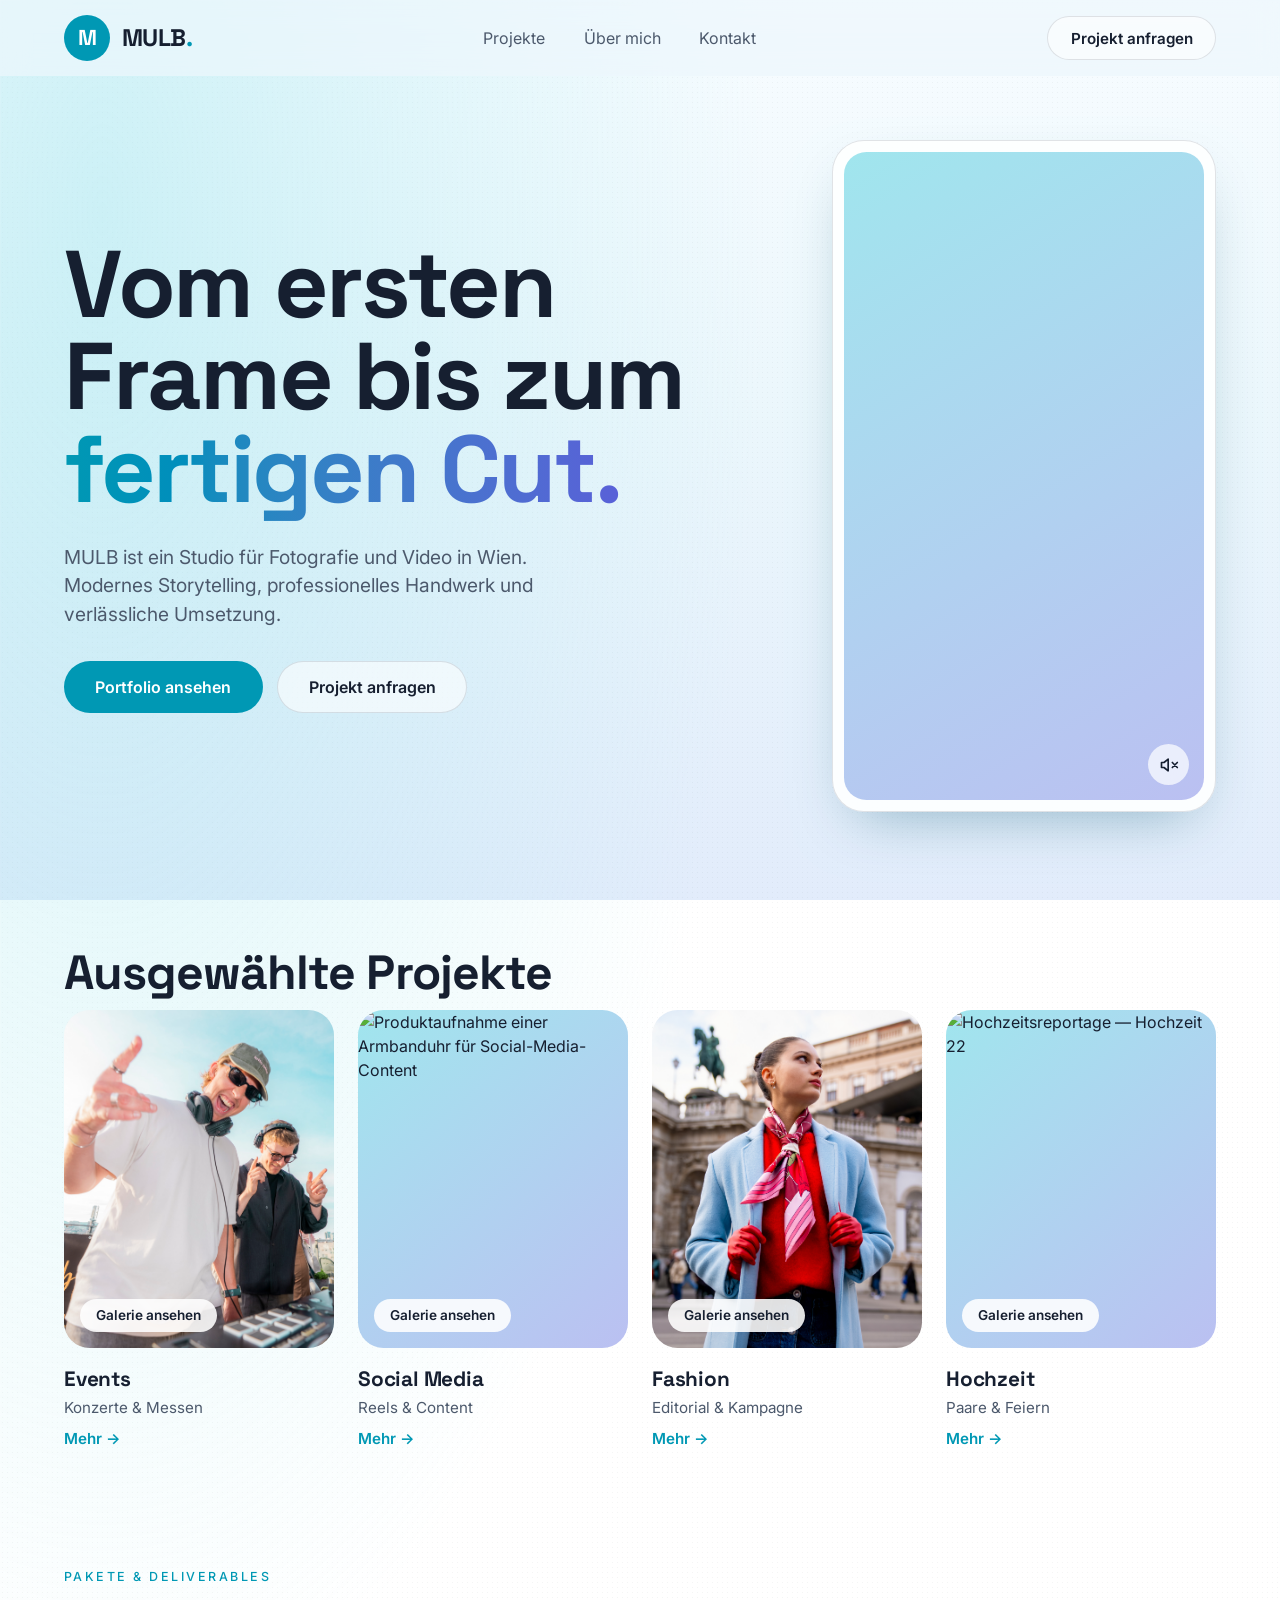
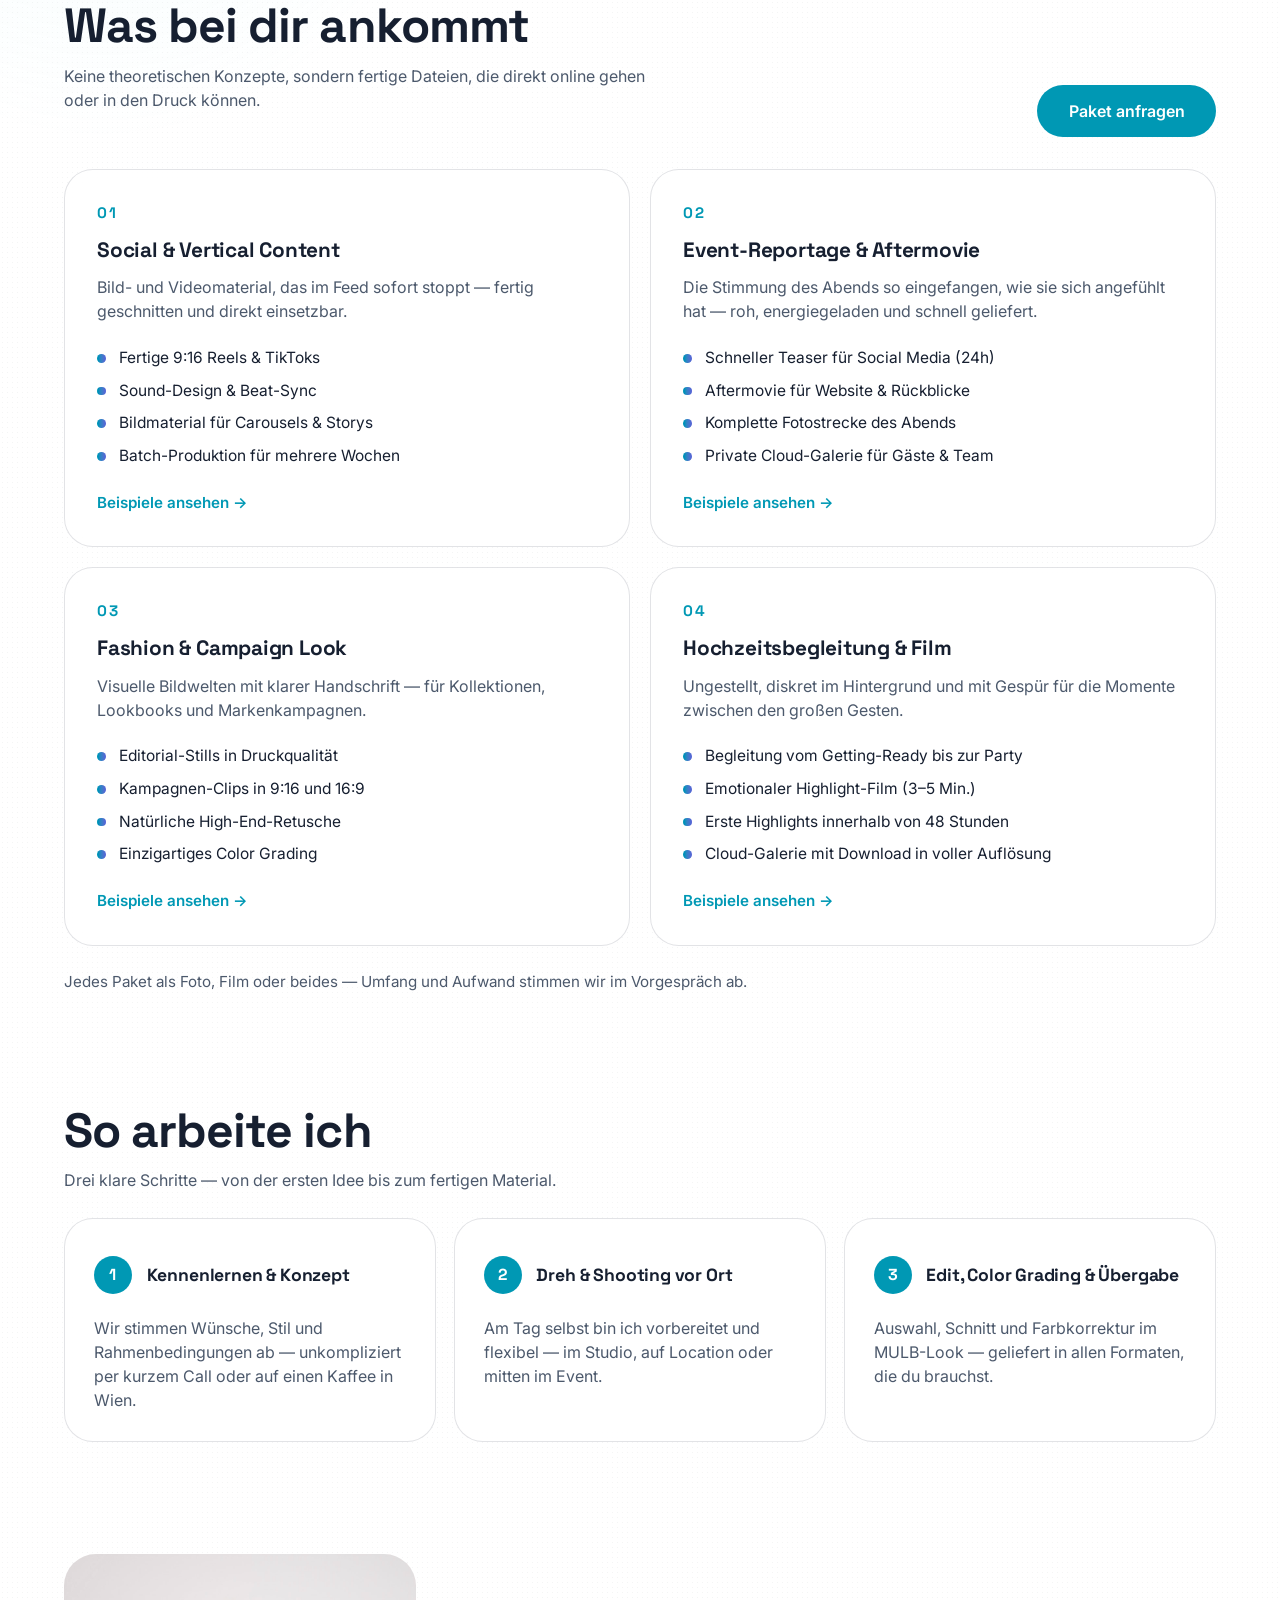
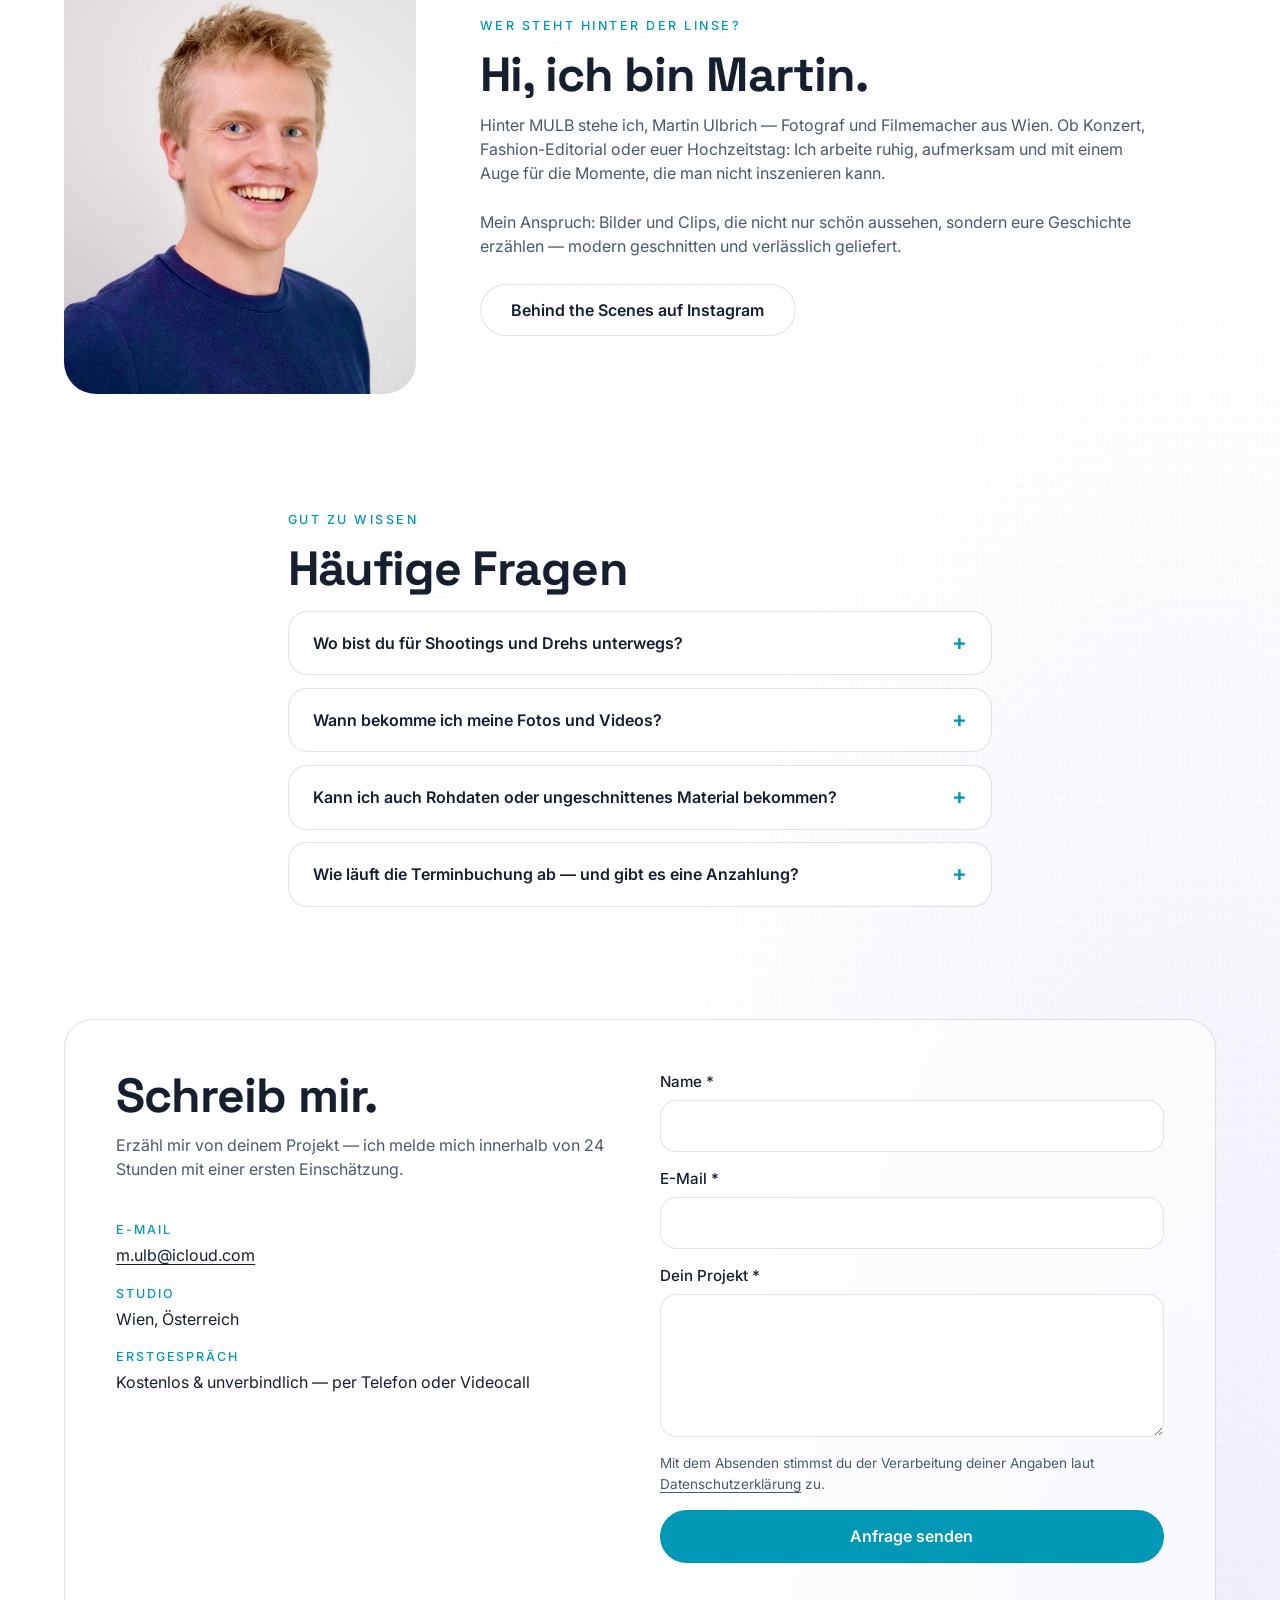
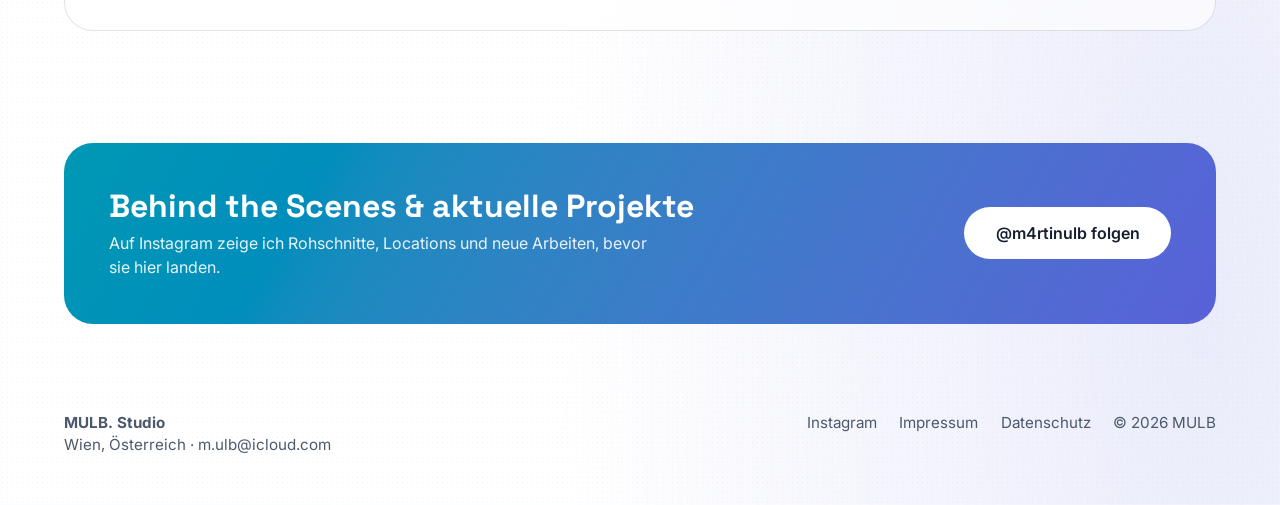
==== public/index.html @ 32e9bf92 "update layout" ====
<!DOCTYPE html>
<html lang="de">
<head>
<meta charset="utf-8">
<meta name="viewport" content="width=device-width,initial-scale=1">
<title>MULB — Studio für Fotografie & Video in Wien</title>
<meta name="description" content="MULB ist ein Studio für Fotografie und Video in Wien. Porträt, Produkt, Kampagne und Imagefilm — von der Idee bis zum fertigen Cut.">
<meta property="og:title" content="MULB — Studio für Fotografie & Video in Wien">
<meta property="og:description" content="MULB ist ein Studio für Fotografie und Video in Wien. Porträt, Produkt, Kampagne und Imagefilm — von der Idee bis zum fertigen Cut.">
<meta property="og:type" content="website">
<meta name="twitter:card" content="summary_large_image">
<link rel="icon" href="data:image/svg+xml,%3Csvg xmlns='http://www.w3.org/2000/svg' viewBox='0 0 64 64'%3E%3Ccircle cx='32' cy='32' r='32' fill='%230891b2'/%3E%3Ctext x='32' y='43' font-size='34' font-family='Arial' font-weight='700' text-anchor='middle' fill='white'%3EM%3C/text%3E%3C/svg%3E">
<link rel="preconnect" href="https://fonts.googleapis.com">
<link rel="preconnect" href="https://fonts.gstatic.com" crossorigin>
<link href="https://fonts.googleapis.com/css2?family=Inter:wght@400;500;600&family=Space+Grotesk:wght@500;700&display=swap" rel="stylesheet">
<link rel="stylesheet" href="css/style.css?v=6">
</head>
<body>
<div class="canvas">
<header class="site"><div class="wrap bar">
  <a class="logo" href="index.html"><i>M</i><span>MULB<b>.</b></span></a>
  <nav><a href="index.html#arbeiten">Projekte</a><a href="index.html#ueber-mulb">Über mich</a><a href="index.html#kontakt">Kontakt</a></nav>
  <a class="btn ghost small" href="index.html#kontakt">Projekt anfragen</a>
</div></header>
<main>
<section class="hero"><div class="wrap herogrid">
  <div class="herotext">
    <h1>Vom ersten Frame bis zum <span class="grad">fertigen Cut.</span></h1>
    <p class="lead">MULB ist ein Studio für Fotografie und Video in Wien. Modernes Storytelling, professionelles Handwerk und verlässliche Umsetzung.</p>
    <div class="btns"><a class="btn primary" href="#arbeiten">Portfolio ansehen</a><a class="btn ghost" href="#kontakt">Projekt anfragen</a></div>
  </div>
  <div class="reel"><div class="reelin">
    <video id="reel" autoplay muted loop playsinline preload="metadata">
      <source src="media/fashion/Oper.mp4" type="video/mp4">
    </video>
    <button class="mute" id="mute" type="button" aria-label="Ton an oder aus">🔇</button>
  </div></div>
</div></section>

<section id="arbeiten"><div class="wrap">
  <h2 class="h2">Ausgewählte Projekte</h2>
  <div class="pgrid">
    <a class="pcard" href="portfolio/events/index.html">
      <div class="pimg"><img src="media/events/Ofblonde-16.jpg" alt="Eventreportage — OfBlonde 16" loading="lazy"><span class="pill">Galerie ansehen</span></div>
      <h3>Events</h3><p>Konzerte & Messen</p><span class="more">Mehr →</span>
    </a>
    <a class="pcard" href="portfolio/social-media/index.html">
      <div class="pimg"><img src="media/social-media/Work-product.jpg" alt="Produktaufnahme einer Armbanduhr für Social-Media-Content" loading="lazy"><span class="pill">Galerie ansehen</span></div>
      <h3>Social Media</h3><p>Reels & Content</p><span class="more">Mehr →</span>
    </a>
    <a class="pcard" href="portfolio/fashion/index.html">
      <div class="pimg"><img src="media/fashion/Fashion-1.jpg" alt="Modeporträt im hellblauen Mantel mit rotem Pullover und Seidentuch" loading="lazy"><span class="pill">Galerie ansehen</span></div>
      <h3>Fashion</h3><p>Editorial & Kampagne</p><span class="more">Mehr →</span>
    </a>
    <a class="pcard" href="portfolio/hochzeit/index.html">
      <div class="pimg"><img src="media/hochzeit/Hochzeit-22.jpg" alt="Hochzeitsreportage — Hochzeit 22" loading="lazy"><span class="pill">Galerie ansehen</span></div>
      <h3>Hochzeit</h3><p>Paare & Feiern</p><span class="more">Mehr →</span>
    </a>
  </div>
</div></section>

<section id="pakete"><div class="wrap">
  <div class="packhead"><div><span class="eyebrow plain">Pakete &amp; Deliverables</span>
    <h2 class="h2">Was bei dir ankommt</h2>
    <p class="sub">Keine theoretischen Konzepte, sondern fertige Dateien, die direkt online gehen oder in den Druck können.</p></div>
    <a class="btn primary" href="#kontakt">Paket anfragen</a></div>
  <div class="packgrid">
    <article class="card pack"><span class="num">01</span><h3>Social &amp; Vertical Content</h3><p>Bild- und Videomaterial, das im Feed sofort stoppt — fertig geschnitten und direkt einsetzbar.</p>
      <ul><li>Fertige 9:16 Reels &amp; TikToks</li><li>Sound-Design &amp; Beat-Sync</li><li>Bildmaterial für Carousels &amp; Storys</li><li>Batch-Produktion für mehrere Wochen</li></ul>
      <a class="more" href="portfolio/social-media/index.html">Beispiele ansehen →</a></article>
    <article class="card pack"><span class="num">02</span><h3>Event-Reportage &amp; Aftermovie</h3><p>Die Stimmung des Abends so eingefangen, wie sie sich angefühlt hat — roh, energiegeladen und schnell geliefert.</p>
      <ul><li>Schneller Teaser für Social Media (24h)</li><li>Aftermovie für Website &amp; Rückblicke</li><li>Komplette Fotostrecke des Abends</li><li>Private Cloud-Galerie für Gäste &amp; Team</li></ul>
      <a class="more" href="portfolio/events/index.html">Beispiele ansehen →</a></article>
    <article class="card pack"><span class="num">03</span><h3>Fashion &amp; Campaign Look</h3><p>Visuelle Bildwelten mit klarer Handschrift — für Kollektionen, Lookbooks und Markenkampagnen.</p>
      <ul><li>Editorial-Stills in Druckqualität</li><li>Kampagnen-Clips in 9:16 und 16:9</li><li>Natürliche High-End-Retusche</li><li>Einzigartiges Color Grading</li></ul>
      <a class="more" href="portfolio/fashion/index.html">Beispiele ansehen →</a></article>
    <article class="card pack"><span class="num">04</span><h3>Hochzeitsbegleitung &amp; Film</h3><p>Ungestellt, diskret im Hintergrund und mit Gespür für die Momente zwischen den großen Gesten.</p>
      <ul><li>Begleitung vom Getting-Ready bis zur Party</li><li>Emotionaler Highlight-Film (3–5 Min.)</li><li>Erste Highlights innerhalb von 48 Stunden</li><li>Cloud-Galerie mit Download in voller Auflösung</li></ul>
      <a class="more" href="portfolio/hochzeit/index.html">Beispiele ansehen →</a></article>
  </div>
  <p class="note">Jedes Paket als Foto, Film oder beides — Umfang und Aufwand stimmen wir im Vorgespräch ab.</p>
</div></section>

<section id="ablauf"><div class="wrap">
  <h2 class="h2">So arbeite ich</h2>
  <p class="sub">Drei klare Schritte — von der ersten Idee bis zum fertigen Material.</p>
  <ol class="steps">
    <li class="card step"><div class="sh"><span class="num">1</span><h3>Kennenlernen &amp; Konzept</h3></div><p>Wir stimmen Wünsche, Stil und Rahmenbedingungen ab — unkompliziert per kurzem Call oder auf einen Kaffee in Wien.</p></li>
    <li class="card step"><div class="sh"><span class="num">2</span><h3>Dreh &amp; Shooting vor Ort</h3></div><p>Am Tag selbst bin ich vorbereitet und flexibel — im Studio, auf Location oder mitten im Event.</p></li>
    <li class="card step"><div class="sh"><span class="num">3</span><h3>Edit, Color Grading &amp; Übergabe</h3></div><p>Auswahl, Schnitt und Farbkorrektur im MULB-Look — geliefert in allen Formaten, die du brauchst.</p></li>
  </ol>
</div></section>

<section id="ueber-mulb"><div class="wrap about">
  <div class="portrait"><img src="media/home/Martin-ulbrich.jpg" alt="Martin Ulbrich — Fotograf und Filmemacher hinter MULB" loading="lazy"></div>
  <div><span class="eyebrow plain">Wer steht hinter der Linse?</span>
    <h2 class="h2">Hi, ich bin Martin.</h2>
    <p class="sub wide">Hinter MULB stehe ich, Martin Ulbrich — Fotograf und Filmemacher aus Wien. Ob Konzert, Fashion-Editorial oder euer Hochzeitstag: Ich arbeite ruhig, aufmerksam und mit einem Auge für die Momente, die man nicht inszenieren kann.</p>
    <p class="sub wide">Mein Anspruch: Bilder und Clips, die nicht nur schön aussehen, sondern eure Geschichte erzählen — modern geschnitten und verlässlich geliefert.</p>
    <a class="btn ghost" href="https://www.instagram.com/m4rtinulb/" target="_blank" rel="noopener">Behind the Scenes auf Instagram</a></div>
</div></section>

<section id="faq"><div class="wrap narrow">
  <span class="eyebrow plain">Gut zu wissen</span>
  <h2 class="h2">Häufige Fragen</h2>
  <div class="faq">
    <details class="card"><summary>Wo bist du für Shootings und Drehs unterwegs?</summary><p>Mein Standort ist Wien. Wenn du eine Produktion außerhalb Wiens planst, schick mir den Ort und deinen gewünschten Zeitraum — dann besprechen wir die Möglichkeiten und den Aufwand.</p></details>
    <details class="card"><summary>Wann bekomme ich meine Fotos und Videos?</summary><p>Der Zeitplan hängt vom Umfang und der Bearbeitung ab. Vorschauen und finale Übergabe stimmen wir im Vorgespräch ab. Wenn du Material zu einem bestimmten Termin brauchst, erwähne das bitte in deiner Anfrage.</p></details>
    <details class="card"><summary>Kann ich auch Rohdaten oder ungeschnittenes Material bekommen?</summary><p>Die Pakete sind auf fertig bearbeitete Fotos und geschnittene Videos ausgerichtet. Wenn du zusätzlich Rohdaten oder ungeschnittenes Material benötigst, besprechen wir das vorab und legen den gewünschten Lieferumfang gemeinsam fest.</p></details>
    <details class="card"><summary>Wie läuft die Terminbuchung ab — und gibt es eine Anzahlung?</summary><p>Schick mir deinen Wunschtermin und eine kurze Beschreibung. Wir klären Verfügbarkeit, Umfang und Angebot. Die verbindliche Terminreservierung und mögliche Zahlungsvereinbarungen besprechen wir vor der Buchung.</p></details>
  </div>
</div></section>

<section id="kontakt"><div class="wrap"><div class="card contact">
  <div class="cinfo"><h2 class="h2">Schreib mir.</h2>
    <p class="sub">Erzähl mir von deinem Projekt — ich melde mich innerhalb von 24 Stunden mit einer ersten Einschätzung.</p>
    <dl><dt>E-Mail</dt><dd><a href="mailto:m.ulb@icloud.com">m.ulb@icloud.com</a></dd>
    <dt>Studio</dt><dd>Wien, Österreich</dd>
    <dt>Erstgespräch</dt><dd>Kostenlos &amp; unverbindlich — per Telefon oder Videocall</dd></dl></div>
  <form id="cform" class="cform" novalidate>
    <label>Name *<input name="name" required autocomplete="name"></label>
    <label>E-Mail *<input name="email" type="email" required autocomplete="email"></label>
    <label>Dein Projekt *<textarea name="msg" rows="5" required></textarea></label>
    <p class="fine">Mit dem Absenden stimmst du der Verarbeitung deiner Angaben laut <a href="datenschutz/index.html">Datenschutzerklärung</a> zu.</p>
    <button class="btn primary" type="submit">Anfrage senden</button>
    <p class="fine" id="cstatus" role="status"></p>
  </form>
</div></div></section>
</main>
<section class="insta"><div class="wrap">
  <div class="band"><div><h2>Behind the Scenes &amp; aktuelle Projekte</h2>
  <p>Auf Instagram zeige ich Rohschnitte, Locations und neue Arbeiten, bevor sie hier landen.</p></div>
  <a class="btn primary" href="https://www.instagram.com/m4rtinulb/" target="_blank" rel="noopener">@m4rtinulb folgen</a></div>
</div></section>
<footer><div class="wrap foot">
  <p><strong>MULB. Studio</strong><br>Wien, Österreich · <a href="mailto:m.ulb@icloud.com">m.ulb@icloud.com</a></p>
  <p class="links"><a href="https://www.instagram.com/m4rtinulb/" target="_blank" rel="noopener">Instagram</a><a href="impressum/index.html">Impressum</a><a href="datenschutz/index.html">Datenschutz</a><span>© 2026 MULB</span></p>
</div></footer>
</div>
<dialog id="lb"><span id="lbn"></span><button class="x" id="lbx" type="button" aria-label="Schließen"><svg viewBox="0 0 24 24" width="20" height="20" fill="none" stroke="currentColor" stroke-width="2.2" stroke-linecap="round"><path d="M6 6l12 12M18 6L6 18"/></svg></button><button class="nav prev" id="lbp" type="button" aria-label="Zurück"><svg viewBox="0 0 24 24" width="22" height="22" fill="none" stroke="currentColor" stroke-width="2.4" stroke-linecap="round" stroke-linejoin="round"><path d="M15 5l-7 7 7 7"/></svg></button><button class="nav next" id="lbnx" type="button" aria-label="Weiter"><svg viewBox="0 0 24 24" width="22" height="22" fill="none" stroke="currentColor" stroke-width="2.4" stroke-linecap="round" stroke-linejoin="round"><path d="M9 5l7 7-7 7"/></svg></button><div id="lbc"></div></dialog>
<script src="js/galleries.js?v=6"></script>
<script src="js/site.js?v=6"></script>
</body>
</html>
---- public/css/style.css ----
:root{--radius:1rem;--bg:oklch(95.5% .014 235);--fg:oklch(24% .035 262);--card:oklch(100% 0 0/.62);--primary:oklch(62% .125 214);--accent:oklch(55% .18 276);--muted:oklch(46% .035 258);--border:oklch(24% .035 262/.12);--display:"Space Grotesk",ui-sans-serif,system-ui,sans-serif}
*{box-sizing:border-box;margin:0;padding:0}
html{scroll-behavior:smooth;scroll-padding-top:90px}
body{font-family:Inter,ui-sans-serif,system-ui,sans-serif;color:var(--fg);line-height:1.5;-webkit-font-smoothing:antialiased;background:linear-gradient(oklch(99% .006 235) 0%,oklch(96.8% .014 226) 46%,oklch(94% .023 259) 100%) fixed}
img,video{display:block;max-width:100%;height:auto}
a{color:inherit;text-decoration:none}
ul,ol{list-style:none}
.canvas{position:relative;isolation:isolate;overflow-x:clip;min-height:100vh}
.canvas::before{content:"";position:absolute;inset:0;z-index:0;pointer-events:none;background-image:radial-gradient(72% 40% at 8% 4%,oklch(88% .07 205/.46),#0000 72%),radial-gradient(68% 42% at 94% 96%,oklch(82% .07 280/.3),#0000 74%),radial-gradient(circle,oklch(35% .03 260/.05) .6px,#0000 .8px);background-size:auto,auto,5px 5px}
.canvas>*{position:relative;z-index:1}
.wrap{max-width:80rem;margin:0 auto;padding:0 1.25rem}
.narrow{max-width:52rem}
@media(min-width:1024px){.wrap{padding:0 4rem}}
header.site{position:sticky;top:0;z-index:30;backdrop-filter:blur(14px);-webkit-backdrop-filter:blur(14px);background:oklch(97% .012 230/.7)}
.bar{display:flex;align-items:center;justify-content:space-between;gap:1rem;height:4.75rem}
.logo{display:flex;align-items:center;gap:.7rem;font-family:var(--display);font-weight:700;font-size:1.5rem;letter-spacing:-.02em}
.logo i{width:2.9rem;height:2.9rem;border-radius:50%;background:var(--primary);color:#fff;display:grid;place-items:center;font-style:normal;font-size:1.35rem}
.logo b{color:var(--primary)}
nav{display:none;gap:2.4rem;font-size:1rem;color:var(--muted)}
nav a:hover{color:var(--fg)}
@media(min-width:768px){nav{display:flex}}
.btn{display:inline-flex;align-items:center;justify-content:center;border-radius:999px;padding:.95rem 1.9rem;font:600 1rem Inter,sans-serif;cursor:pointer;border:1px solid transparent;transition:transform .2s,background .2s,border-color .2s;text-align:center}
.btn:hover{transform:translateY(-1px)}
.btn.primary{background:var(--primary);color:#fff}
.btn.primary:hover{background:oklch(57% .125 214)}
.btn.ghost{background:oklch(100% 0 0/.6);border-color:var(--border);color:var(--fg)}
.btn.ghost:hover{background:oklch(100% 0 0/.9)}
.btn.small{padding:.7rem 1.4rem;font-size:.95rem}
.btns{display:flex;flex-wrap:wrap;gap:.9rem}
.eyebrow{display:inline-block;border:1px solid var(--border);background:oklch(100% 0 0/.6);color:var(--primary);border-radius:999px;padding:.4rem 1.1rem;font-size:.78rem;letter-spacing:.2em;font-weight:500;text-transform:uppercase;margin-bottom:1.5rem}
.eyebrow.plain{border:0;background:none;padding:0;color:var(--primary);margin-bottom:.9rem}
.h1,h1{font-family:var(--display);font-weight:700;letter-spacing:-.025em;line-height:.98;font-size:clamp(3rem,7.4vw,6.2rem)}
.h2{font-family:var(--display);font-weight:700;letter-spacing:-.02em;line-height:1.05;font-size:clamp(2rem,4.2vw,3rem);margin-bottom:.75rem}
h3{font-family:var(--display);font-weight:700;letter-spacing:-.01em;font-size:1.3rem}
.grad{background:linear-gradient(90deg,var(--primary),var(--accent));-webkit-background-clip:text;background-clip:text;color:transparent}
.lead{font-size:1.2rem;color:var(--muted);max-width:34rem;margin:1.6rem 0 2rem}
.sub{color:var(--muted);max-width:38rem;margin-bottom:1.6rem}
.sub.wide{max-width:42rem}
section{padding:3.5rem 0}
.hero{padding:3rem 0 4rem}
.herogrid{display:grid;gap:3rem;align-items:center}
@media(min-width:1024px){.herogrid{grid-template-columns:minmax(0,1fr) minmax(18rem,24rem);gap:4rem}.hero{padding:4rem 0 5rem}}
.reel{justify-self:center;width:min(100%,24rem);aspect-ratio:9/16;max-height:42rem;background:oklch(100% 0 0/.9);border:1px solid var(--border);border-radius:2rem;padding:.7rem;box-shadow:0 24px 60px -24px oklch(40% .1 220/.4)}
.reelin{position:relative;width:100%;height:100%;border-radius:1.4rem;overflow:hidden;background:linear-gradient(150deg,oklch(88% .07 205),oklch(82% .07 280))}
.reelin video{width:100%;height:100%;object-fit:cover}
.mute{position:absolute;right:.9rem;bottom:.9rem;width:2.6rem;height:2.6rem;border-radius:50%;border:0;background:oklch(100% 0 0/.7);backdrop-filter:blur(8px);cursor:pointer;font-size:1.05rem}
.pgrid{display:grid;gap:1.5rem;grid-template-columns:1fr}
@media(min-width:560px){.pgrid{grid-template-columns:repeat(2,1fr)}}
@media(min-width:1024px){.pgrid{grid-template-columns:repeat(4,1fr)}}
.pcard h3{margin:1rem 0 .15rem}
.pcard p{color:var(--muted);font-size:.95rem}
.pimg{position:relative;aspect-ratio:4/5;border-radius:1.6rem;overflow:hidden;background:linear-gradient(140deg,oklch(88% .07 205),oklch(82% .07 280))}
.pimg img{width:100%;height:100%;object-fit:cover;transition:transform .5s}
.pcard:hover .pimg img{transform:scale(1.05)}
.pill{position:absolute;left:1rem;bottom:1rem;background:oklch(100% 0 0/.88);border-radius:999px;padding:.4rem 1rem;font-size:.85rem;font-weight:600}
.more{display:inline-block;margin-top:.5rem;color:var(--primary);font-weight:600;font-size:.95rem;transition:transform .2s}
a:hover>.more,.more:hover{transform:translateX(4px)}
.card{background:var(--card);border:1px solid var(--border);border-radius:1.8rem;backdrop-filter:blur(10px);-webkit-backdrop-filter:blur(10px)}
.packhead{display:flex;flex-wrap:wrap;gap:1.5rem;justify-content:space-between;align-items:flex-end;margin-bottom:2rem}
.packgrid{display:grid;gap:1.25rem}
@media(min-width:768px){.packgrid{grid-template-columns:repeat(2,1fr)}}
.pack{padding:2rem}
.pack p{color:var(--muted);margin:.6rem 0 1.1rem}
.pack ul li{padding:.3rem 0 .3rem 1.4rem;position:relative;font-size:.97rem}
.pack ul li::before{content:"";position:absolute;left:0;top:.8rem;width:.55rem;height:.55rem;border-radius:50%;background:linear-gradient(90deg,var(--primary),var(--accent))}
.pack .more{margin-top:1.2rem}
.num{display:block;font-family:var(--display);font-weight:700;color:var(--primary);font-size:.95rem;letter-spacing:.1em;margin-bottom:.6rem}
.step .num{flex:none;display:grid;place-items:center;width:2.4rem;height:2.4rem;border-radius:50%;background:var(--primary);color:#fff;font-size:1rem;letter-spacing:0;margin:0}
.note{color:var(--muted);margin-top:1.6rem;font-size:.95rem}
.steps{display:grid;gap:1.1rem;margin-top:1rem}
@media(min-width:900px){.steps{grid-template-columns:repeat(3,1fr)}}
.step{padding:1.8rem}
.sh{display:flex;align-items:center;gap:.9rem;min-height:3.4rem}
.sh h3{margin:0;line-height:1.25;font-size:1.1rem}
.step p{color:var(--muted);margin-top:.9rem}
.about{display:grid;gap:2.5rem;align-items:center}
@media(min-width:900px){.about{grid-template-columns:minmax(0,22rem) 1fr;gap:4rem}}
.portrait{aspect-ratio:4/5;border-radius:2rem;overflow:hidden;background:linear-gradient(140deg,oklch(88% .07 205),oklch(82% .07 280))}
.portrait img{width:100%;height:100%;object-fit:cover}
.faq{display:grid;gap:.8rem;margin-top:1rem}
.faq details{padding:1.2rem 1.5rem;border-radius:1.2rem}
.faq summary{cursor:pointer;font-weight:600;list-style:none;display:flex;justify-content:space-between;gap:1rem}
.faq summary::-webkit-details-marker{display:none}
.faq summary::after{content:"+";color:var(--primary);font-size:1.4rem;line-height:1}
.faq details[open] summary::after{content:"–"}
.faq p{color:var(--muted);margin-top:.8rem}
.contact{padding:clamp(1.5rem,4vw,3.5rem);display:grid;gap:2.5rem}
@media(min-width:900px){.contact{grid-template-columns:1fr 1fr}}
dl{display:grid;gap:.2rem;margin-top:1rem}
dt{font-size:.78rem;letter-spacing:.15em;text-transform:uppercase;color:var(--primary);font-weight:500;margin-top:.9rem}
dd a{text-decoration:underline;text-underline-offset:3px}
.cform{display:grid;gap:1rem}
.cform label{display:grid;gap:.4rem;font-weight:500;font-size:.95rem}
.cform input,.cform textarea{font:inherit;padding:.85rem 1rem;border-radius:1rem;border:1px solid var(--border);background:oklch(100% 0 0/.8);color:var(--fg)}
.cform input:focus,.cform textarea:focus{outline:2px solid var(--primary);outline-offset:1px}
.fine{color:var(--muted);font-size:.85rem}
.fine a,.doc a{text-decoration:underline;text-underline-offset:3px}
.insta .band{display:flex;flex-wrap:wrap;gap:1.5rem;justify-content:space-between;align-items:center;border-radius:1.8rem;padding:clamp(1.5rem,4vw,2.8rem);background:linear-gradient(120deg,oklch(62% .125 214),oklch(55% .18 276));color:#fff}
.insta h2{font-family:var(--display);font-size:clamp(1.4rem,2.6vw,2rem);line-height:1.15;margin-bottom:.4rem}
.insta p{opacity:.9;max-width:34rem}
.insta .btn.primary{background:#fff;color:var(--fg)}
footer{padding:2rem 0 3rem;color:var(--muted);font-size:.95rem}
.foot{display:flex;flex-wrap:wrap;gap:1rem;justify-content:space-between}
.foot a:hover{color:var(--fg)}
.links{display:flex;flex-wrap:wrap;gap:1.4rem}
.galhead{padding:2.5rem 0 1rem}
.back{display:block;width:fit-content;color:var(--muted);margin-bottom:1.5rem;font-size:.95rem}
.back:hover{color:var(--fg)}
.masonry{columns:2;column-gap:.8rem}
@media(min-width:900px){.masonry{columns:3;column-gap:1rem}}
.tile{display:block;width:100%;border:0;padding:0;margin:0 0 .8rem;break-inside:avoid;border-radius:1.2rem;overflow:hidden;background:oklch(24% .035 262/.06);cursor:zoom-in;position:relative}
@media(min-width:900px){.tile{margin-bottom:1rem}}
.tile img,.tile video{width:100%;height:auto;transition:transform .5s}
.tile video{aspect-ratio:9/16;object-fit:cover}
.tile:hover img,.tile:hover video{transform:scale(1.03)}
.tile.gone{display:none}
.tile .tag{display:none!important;position:absolute;top:.7rem;right:.7rem;background:oklch(100% 0 0/.88);border-radius:999px;padding:.2rem .7rem;font-size:.78rem;font-weight:600}
.cta{padding:clamp(1.5rem,4vw,3rem);display:flex;flex-wrap:wrap;gap:1.5rem;justify-content:space-between;align-items:center}
.doc{padding:3rem 0 2rem}
.doc h1{font-size:clamp(2.4rem,5vw,3.6rem)}
.doc h2{font-family:var(--display);font-size:1.2rem;font-weight:600;margin:2rem 0 .5rem}
.doc p{color:var(--muted);line-height:1.7}
dialog{border:0;background:transparent;padding:0;margin:0;width:100vw;height:100vh;max-width:none;max-height:none;overflow:hidden;color:#fff}
dialog[open]{display:flex;align-items:center;justify-content:center}
dialog::backdrop{background:oklch(15% .03 255/.92)}
#lbc{position:relative;display:flex;max-width:min(92vw,70rem);max-height:88vh;border-radius:1rem;overflow:hidden}
dialog img,dialog video{max-width:100%;max-height:88vh;display:block;object-fit:contain;background:#000}
.x,.nav{position:fixed;width:2.8rem;height:2.8rem;border:0;border-radius:50%;background:oklch(100% 0 0/.16);color:#fff;cursor:pointer;display:grid;place-items:center;backdrop-filter:blur(6px)}
.x:hover,.nav:hover{background:oklch(100% 0 0/.3)}
.x{top:1rem;right:1rem}
.nav{top:50%;transform:translateY(-50%)}
.nav.prev{left:1rem}.nav.next{right:1rem}
#lbn{position:fixed;top:1.5rem;left:1.5rem;font-size:.95rem;opacity:.85}
.mute{display:grid;place-items:center;color:var(--fg)}
.tilemute{z-index:2}
.mute svg{width:1.25rem;height:1.25rem}
@media(max-width:600px){.nav{width:2.4rem;height:2.4rem}.nav.prev{left:.4rem}.nav.next{right:.4rem}}
:focus-visible{outline:3px solid var(--accent);outline-offset:3px}
@media(prefers-reduced-motion:reduce){*{transition:none!important;scroll-behavior:auto!important}}
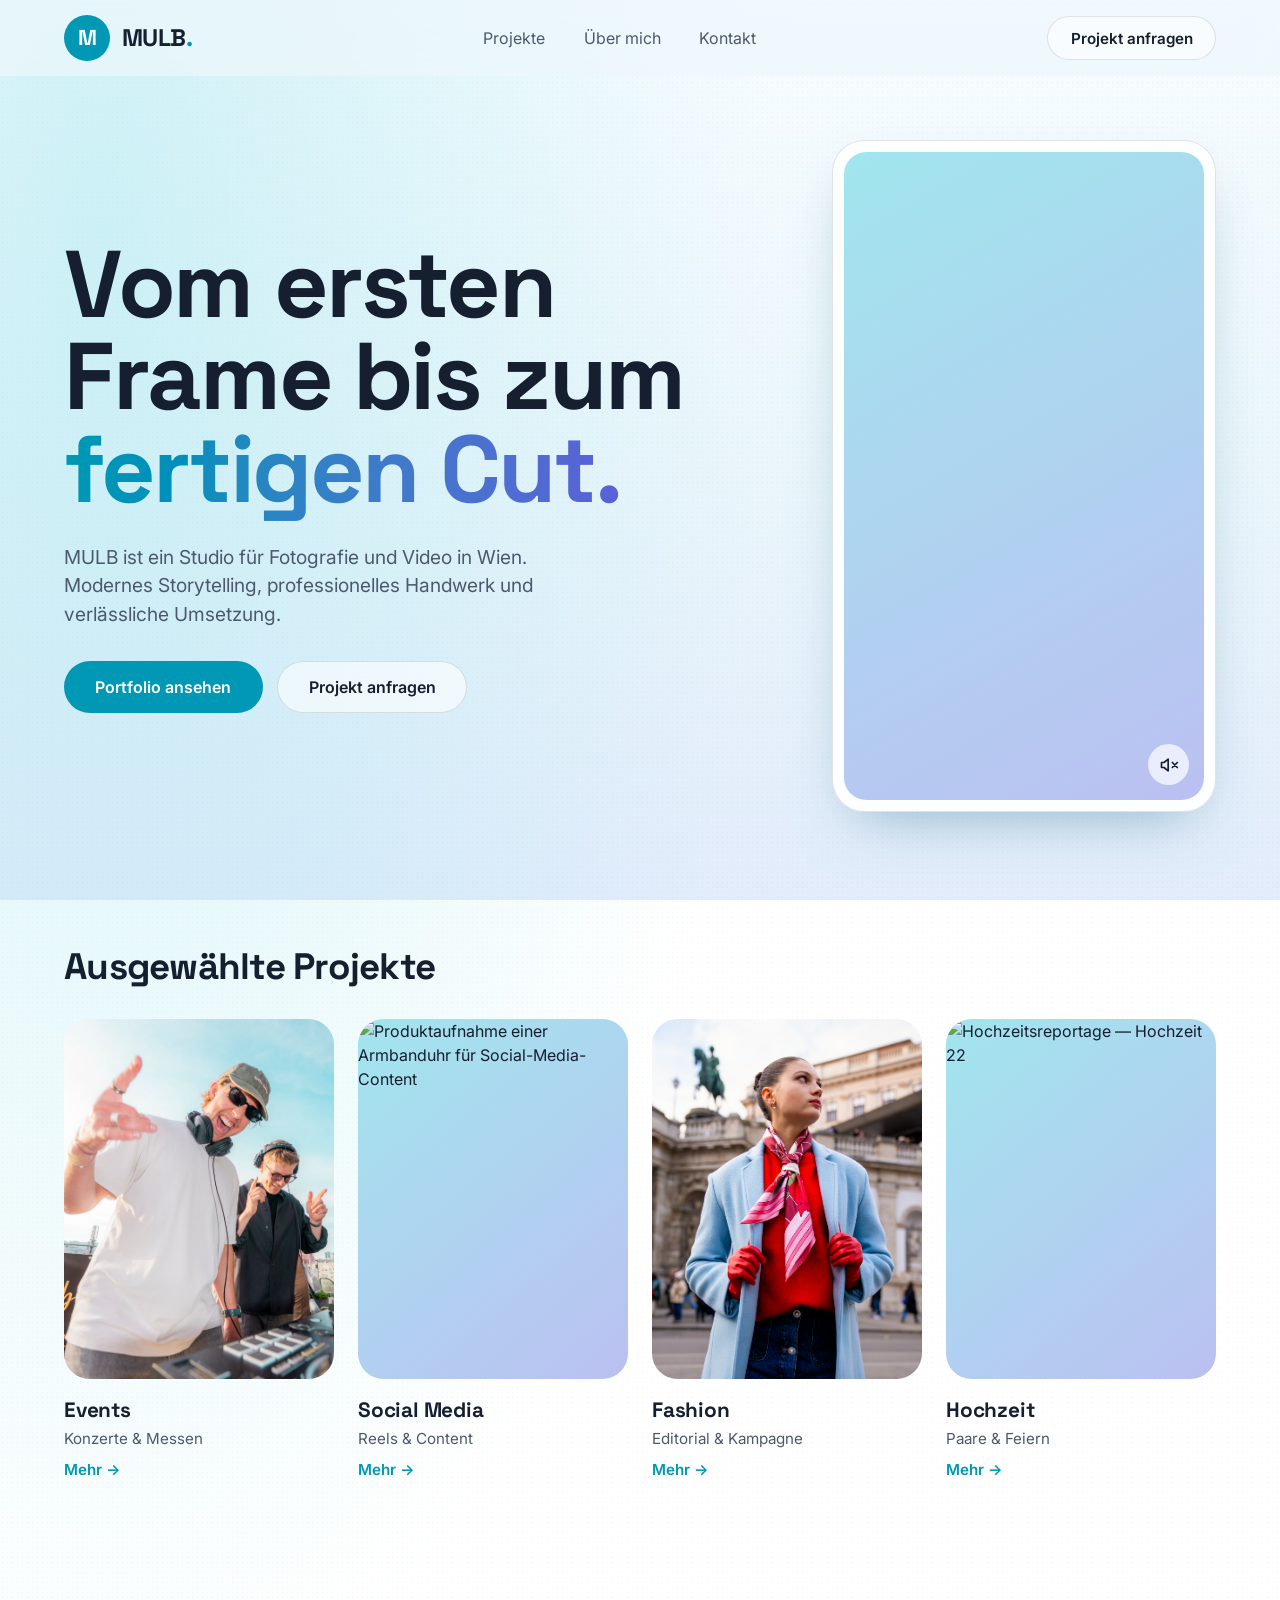
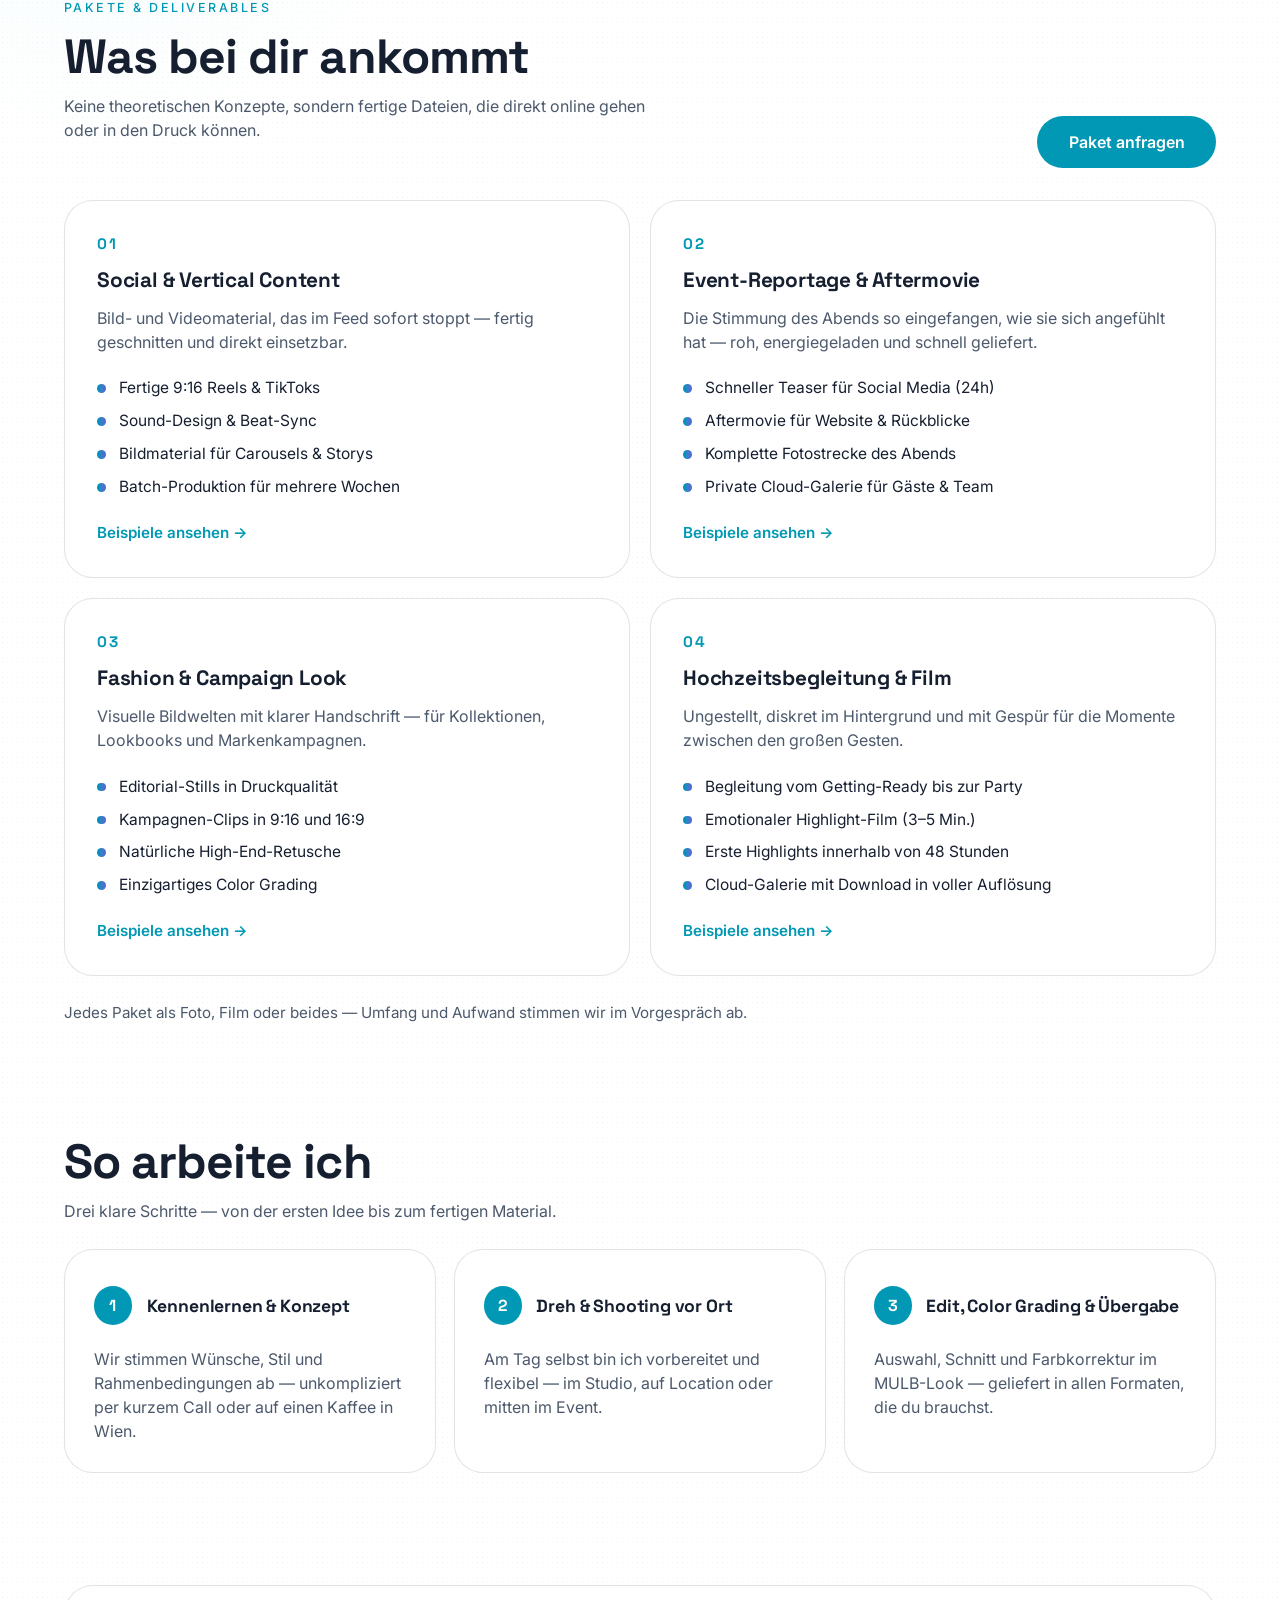
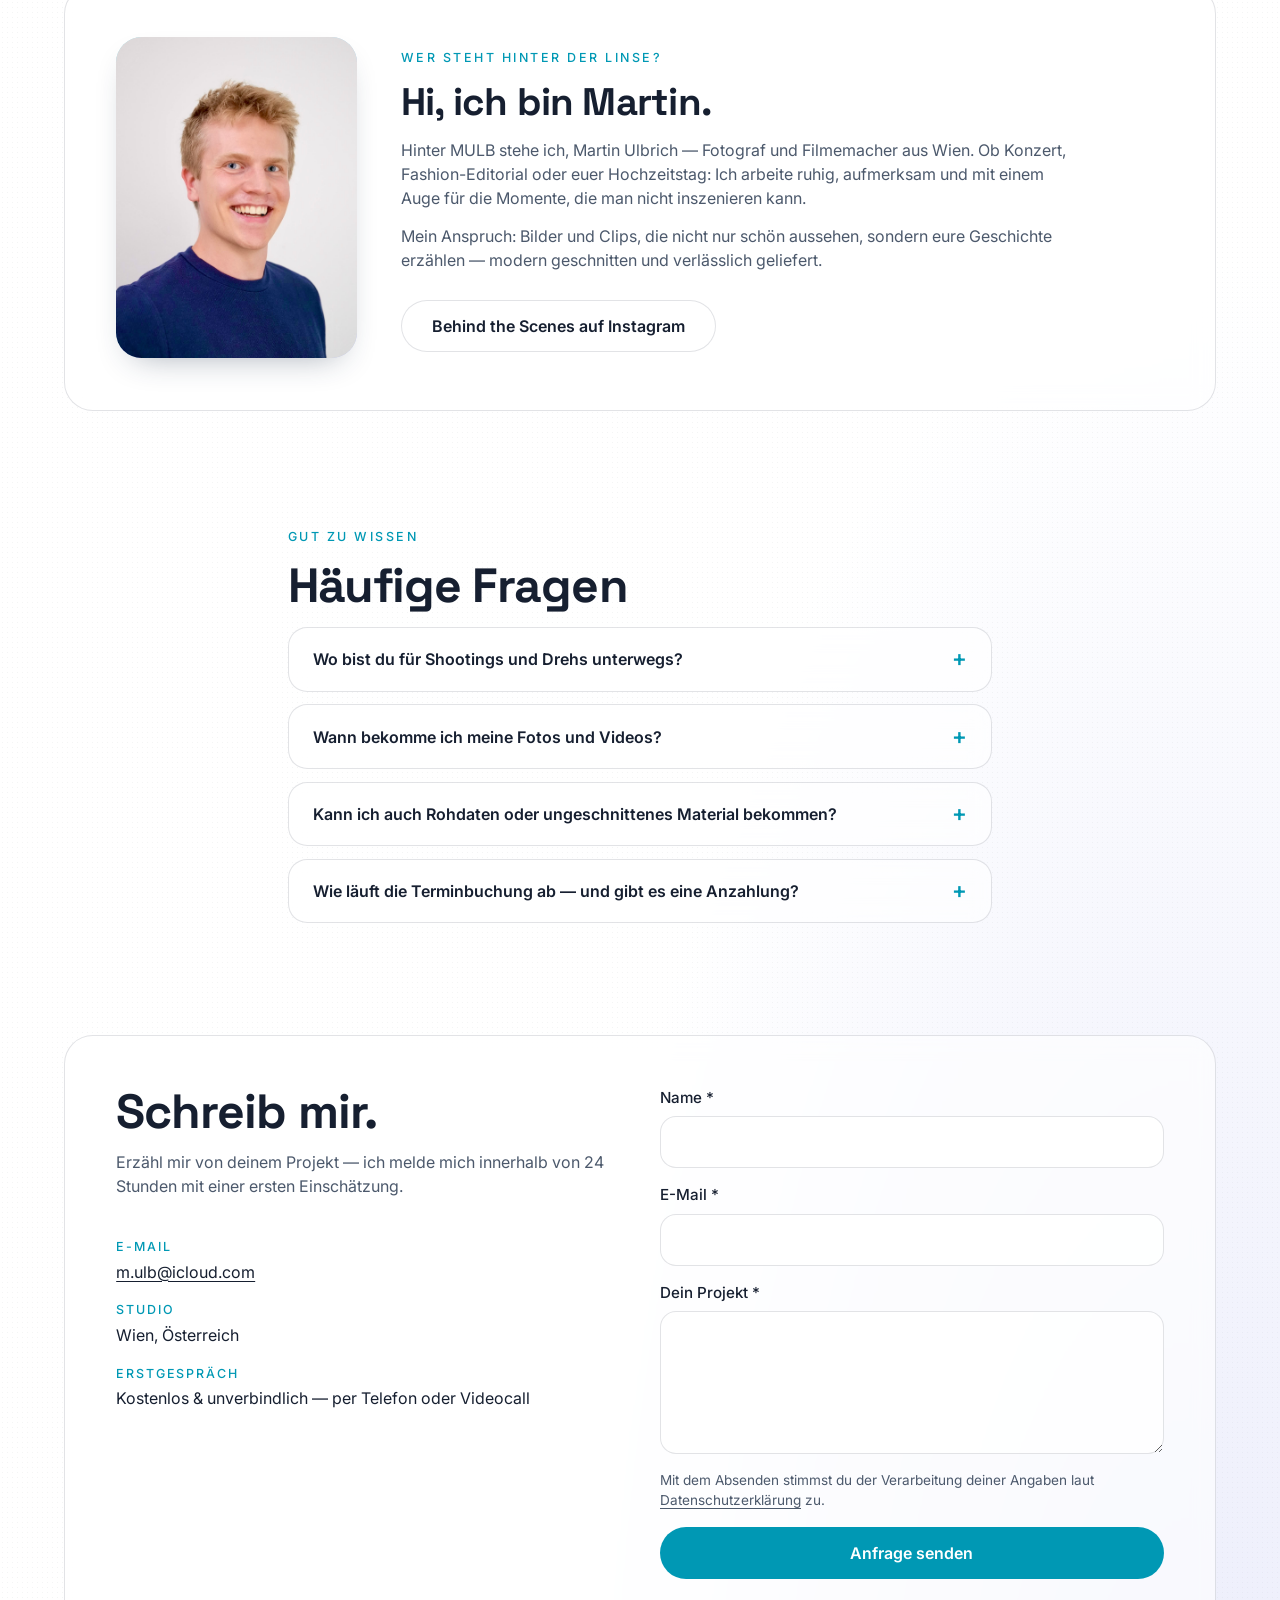
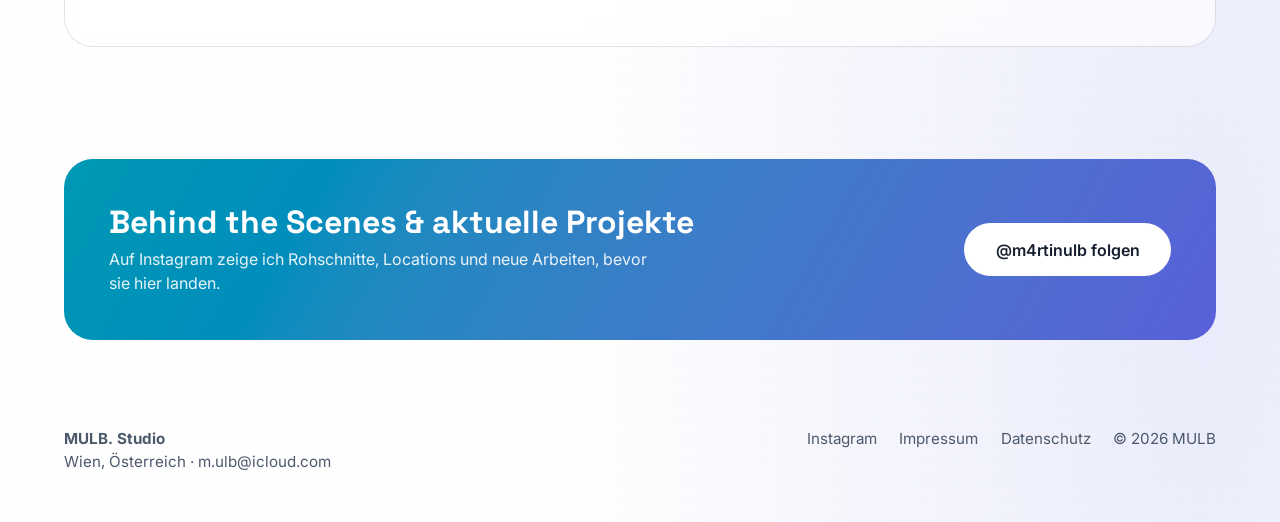
==== commit 319a864c: "layout" ====
--- a/public/index.html
+++ b/public/index.html
@@ -13,7 +13,7 @@
 <link rel="preconnect" href="https://fonts.googleapis.com">
 <link rel="preconnect" href="https://fonts.gstatic.com" crossorigin>
 <link href="https://fonts.googleapis.com/css2?family=Inter:wght@400;500;600&family=Space+Grotesk:wght@500;700&display=swap" rel="stylesheet">
-<link rel="stylesheet" href="css/style.css?v=6">
+<link rel="stylesheet" href="css/style.css?v=8">
 </head>
 <body>
 <div class="canvas">
@@ -37,8 +37,8 @@
   </div></div>
 </div></section>
 
-<section id="arbeiten"><div class="wrap">
-  <h2 class="h2">Ausgewählte Projekte</h2>
+<section id="arbeiten"><div class="wrap wide">
+  <h2 class="h2 h2s">Ausgewählte Projekte</h2>
   <div class="pgrid">
     <a class="pcard" href="portfolio/events/index.html">
       <div class="pimg"><img src="media/events/Ofblonde-16.jpg" alt="Eventreportage — OfBlonde 16" loading="lazy"><span class="pill">Galerie ansehen</span></div>
@@ -91,14 +91,14 @@
   </ol>
 </div></section>
 
-<section id="ueber-mulb"><div class="wrap about">
+<section id="ueber-mulb"><div class="wrap"><div class="card about">
   <div class="portrait"><img src="media/home/Martin-ulbrich.jpg" alt="Martin Ulbrich — Fotograf und Filmemacher hinter MULB" loading="lazy"></div>
   <div><span class="eyebrow plain">Wer steht hinter der Linse?</span>
     <h2 class="h2">Hi, ich bin Martin.</h2>
     <p class="sub wide">Hinter MULB stehe ich, Martin Ulbrich — Fotograf und Filmemacher aus Wien. Ob Konzert, Fashion-Editorial oder euer Hochzeitstag: Ich arbeite ruhig, aufmerksam und mit einem Auge für die Momente, die man nicht inszenieren kann.</p>
     <p class="sub wide">Mein Anspruch: Bilder und Clips, die nicht nur schön aussehen, sondern eure Geschichte erzählen — modern geschnitten und verlässlich geliefert.</p>
     <a class="btn ghost" href="https://www.instagram.com/m4rtinulb/" target="_blank" rel="noopener">Behind the Scenes auf Instagram</a></div>
-</div></section>
+</div></div></section>
 
 <section id="faq"><div class="wrap narrow">
   <span class="eyebrow plain">Gut zu wissen</span>
@@ -138,7 +138,7 @@
 </div></footer>
 </div>
 <dialog id="lb"><span id="lbn"></span><button class="x" id="lbx" type="button" aria-label="Schließen"><svg viewBox="0 0 24 24" width="20" height="20" fill="none" stroke="currentColor" stroke-width="2.2" stroke-linecap="round"><path d="M6 6l12 12M18 6L6 18"/></svg></button><button class="nav prev" id="lbp" type="button" aria-label="Zurück"><svg viewBox="0 0 24 24" width="22" height="22" fill="none" stroke="currentColor" stroke-width="2.4" stroke-linecap="round" stroke-linejoin="round"><path d="M15 5l-7 7 7 7"/></svg></button><button class="nav next" id="lbnx" type="button" aria-label="Weiter"><svg viewBox="0 0 24 24" width="22" height="22" fill="none" stroke="currentColor" stroke-width="2.4" stroke-linecap="round" stroke-linejoin="round"><path d="M9 5l7 7-7 7"/></svg></button><div id="lbc"></div></dialog>
-<script src="js/galleries.js?v=6"></script>
-<script src="js/site.js?v=6"></script>
+<script src="js/galleries.js?v=8"></script>
+<script src="js/site.js?v=8"></script>
 </body>
 </html>
--- a/public/css/style.css
+++ b/public/css/style.css
@@ -10,6 +10,8 @@
 .canvas::before{content:"";position:absolute;inset:0;z-index:0;pointer-events:none;background-image:radial-gradient(72% 40% at 8% 4%,oklch(88% .07 205/.46),#0000 72%),radial-gradient(68% 42% at 94% 96%,oklch(82% .07 280/.3),#0000 74%),radial-gradient(circle,oklch(35% .03 260/.05) .6px,#0000 .8px);background-size:auto,auto,5px 5px}
 .canvas>*{position:relative;z-index:1}
 .wrap{max-width:80rem;margin:0 auto;padding:0 1.25rem}
+.wrap.wide{max-width:92rem}
+.h2.h2s{font-size:clamp(1.7rem,3vw,2.3rem);margin-bottom:2rem}
 .narrow{max-width:52rem}
 @media(min-width:1024px){.wrap{padding:0 4rem}}
 header.site{position:sticky;top:0;z-index:30;backdrop-filter:blur(14px);-webkit-backdrop-filter:blur(14px);background:oklch(97% .012 230/.7)}
@@ -50,10 +52,12 @@
 @media(min-width:1024px){.pgrid{grid-template-columns:repeat(4,1fr)}}
 .pcard h3{margin:1rem 0 .15rem}
 .pcard p{color:var(--muted);font-size:.95rem}
-.pimg{position:relative;aspect-ratio:4/5;border-radius:1.6rem;overflow:hidden;background:linear-gradient(140deg,oklch(88% .07 205),oklch(82% .07 280))}
+.pimg{position:relative;aspect-ratio:3/4;border-radius:1.6rem;overflow:hidden;background:linear-gradient(140deg,oklch(88% .07 205),oklch(82% .07 280))}
 .pimg img{width:100%;height:100%;object-fit:cover;transition:transform .5s}
 .pcard:hover .pimg img{transform:scale(1.05)}
-.pill{position:absolute;left:1rem;bottom:1rem;background:oklch(100% 0 0/.88);border-radius:999px;padding:.4rem 1rem;font-size:.85rem;font-weight:600}
+.pcard:hover .pill,.pcard:focus-visible .pill{opacity:1;transform:none}
+@media(hover:none){.pill{opacity:1;transform:none}}
+.pill{opacity:0;transform:translateY(.4rem);transition:opacity .25s,transform .25s;position:absolute;left:1rem;bottom:1rem;background:oklch(100% 0 0/.88);border-radius:999px;padding:.4rem 1rem;font-size:.85rem;font-weight:600}
 .more{display:inline-block;margin-top:.5rem;color:var(--primary);font-weight:600;font-size:.95rem;transition:transform .2s}
 a:hover>.more,.more:hover{transform:translateX(4px)}
 .card{background:var(--card);border:1px solid var(--border);border-radius:1.8rem;backdrop-filter:blur(10px);-webkit-backdrop-filter:blur(10px)}
@@ -74,10 +78,14 @@
 .sh{display:flex;align-items:center;gap:.9rem;min-height:3.4rem}
 .sh h3{margin:0;line-height:1.25;font-size:1.1rem}
 .step p{color:var(--muted);margin-top:.9rem}
-.about{display:grid;gap:2.5rem;align-items:center}
-@media(min-width:900px){.about{grid-template-columns:minmax(0,22rem) 1fr;gap:4rem}}
-.portrait{aspect-ratio:4/5;border-radius:2rem;overflow:hidden;background:linear-gradient(140deg,oklch(88% .07 205),oklch(82% .07 280))}
+.about{display:grid;gap:2rem;align-items:center;padding:1.5rem}
+@media(min-width:900px){.about{padding:clamp(2rem,4vw,4rem)}}
+@media(min-width:900px){.about{grid-template-columns:clamp(14rem,23%,22rem) 1fr;gap:clamp(2rem,3.4vw,3.5rem)}}
+.portrait{aspect-ratio:3/4;border-radius:1.6rem;box-shadow:0 14px 34px -18px oklch(30% .05 255/.45);overflow:hidden;background:linear-gradient(140deg,oklch(88% .07 205),oklch(82% .07 280))}
 .portrait img{width:100%;height:100%;object-fit:cover}
+.about .h2{font-size:clamp(1.8rem,3vw,2.4rem);margin-bottom:1rem}
+.about .sub{margin:0 0 .9rem}
+.about .btn{margin-top:.8rem}
 .faq{display:grid;gap:.8rem;margin-top:1rem}
 .faq details{padding:1.2rem 1.5rem;border-radius:1.2rem}
 .faq summary{cursor:pointer;font-weight:600;list-style:none;display:flex;justify-content:space-between;gap:1rem}
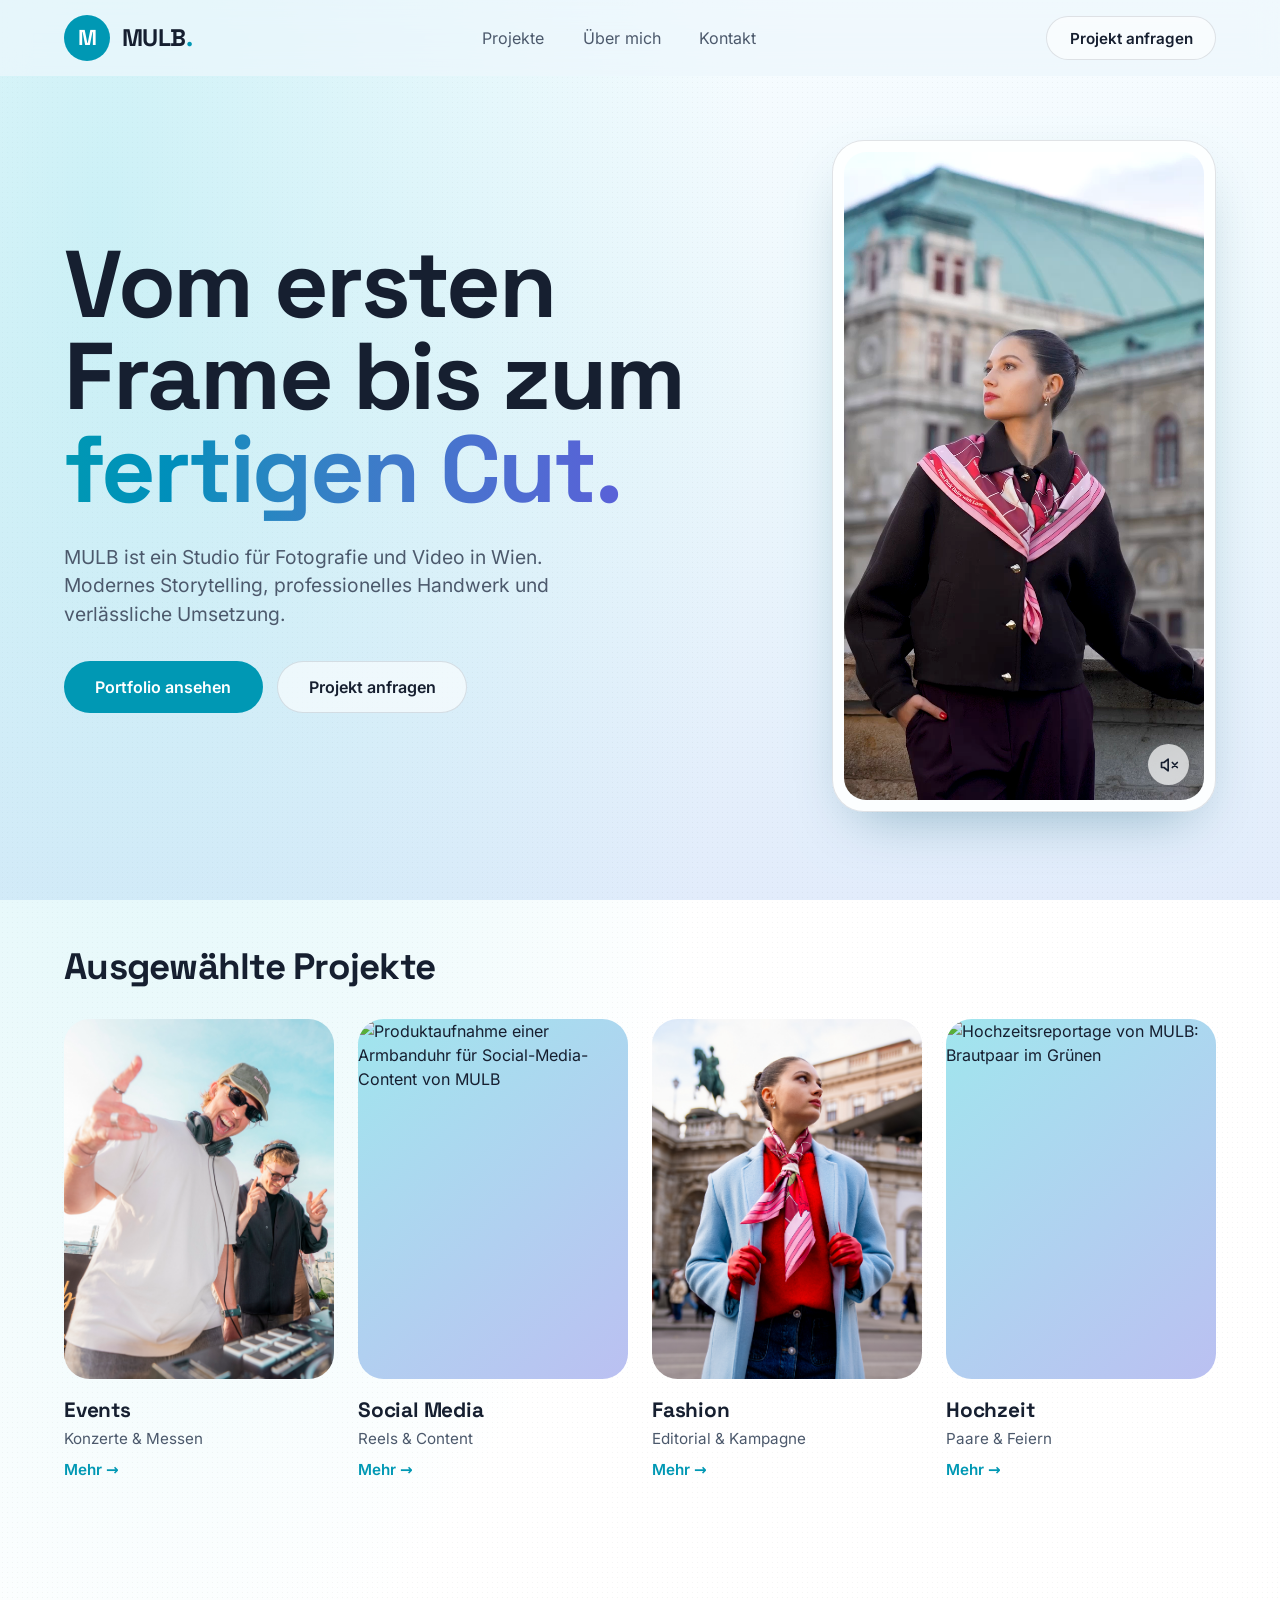
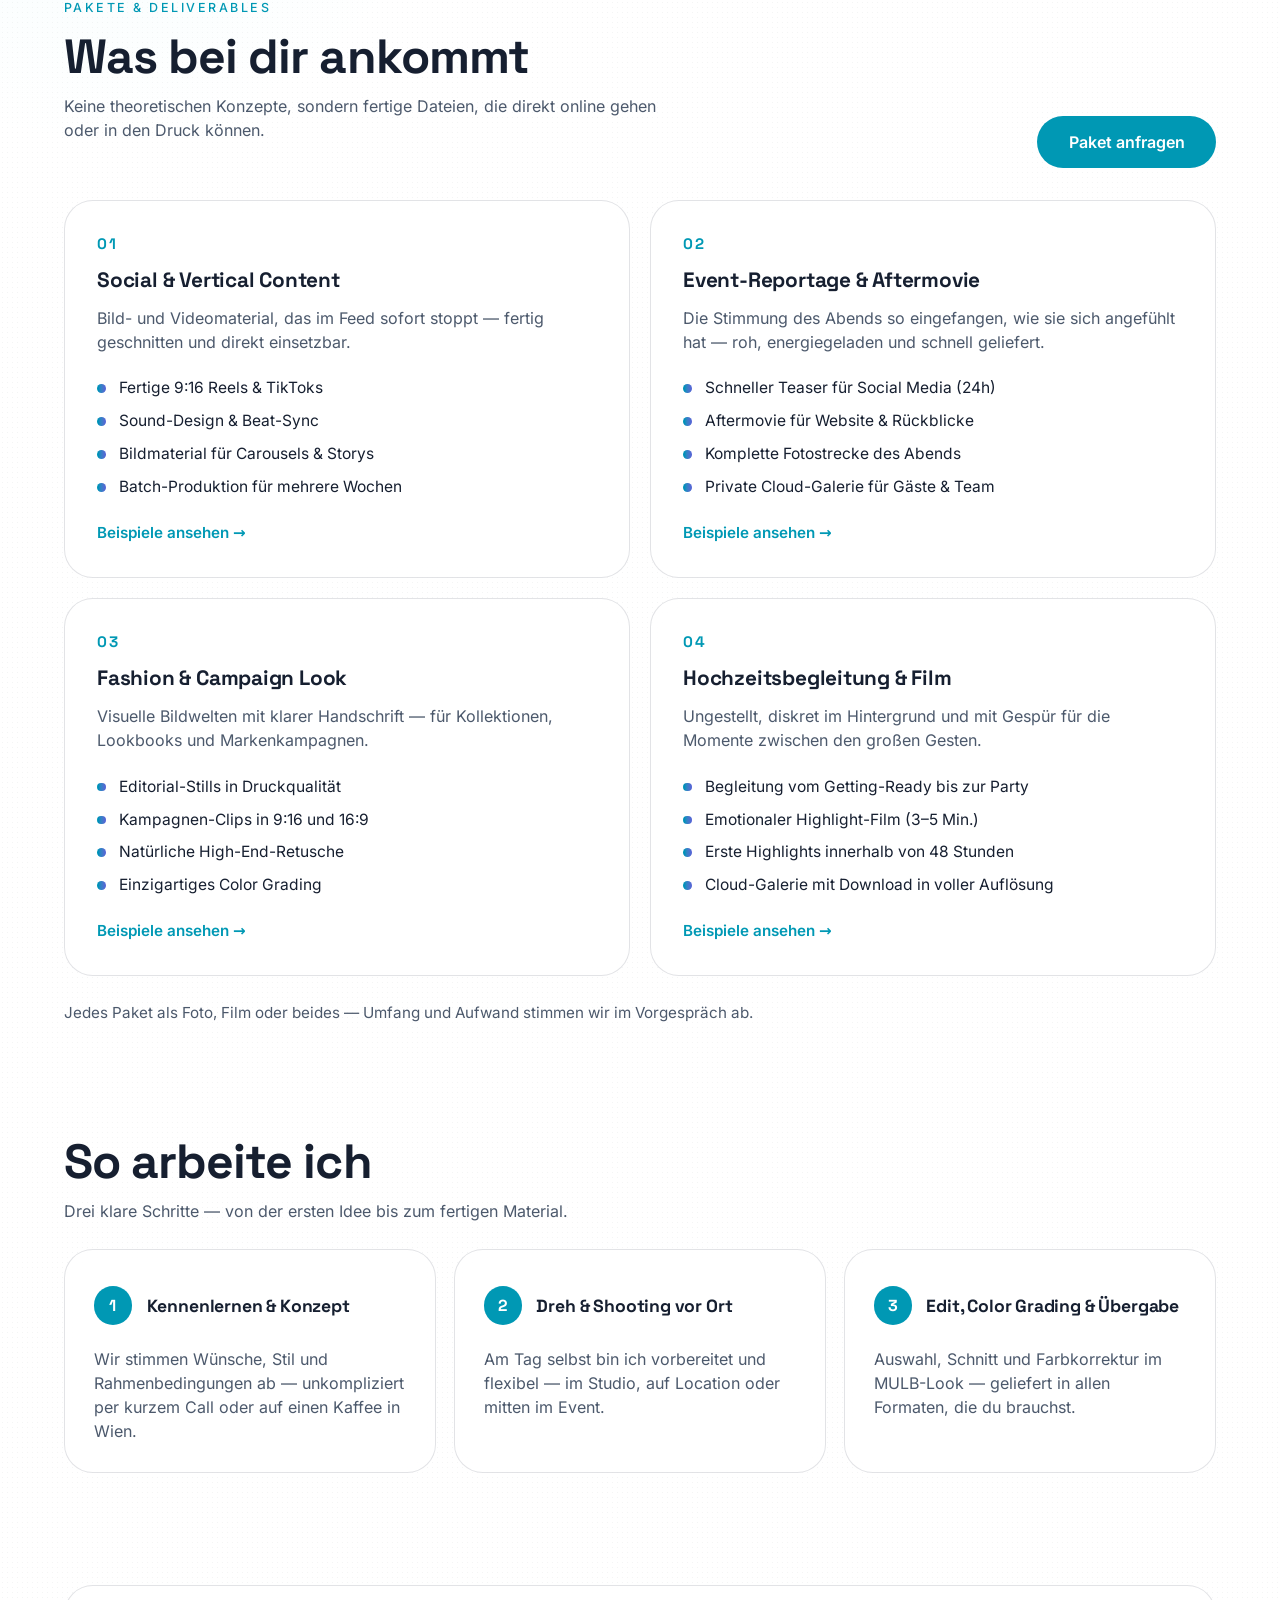
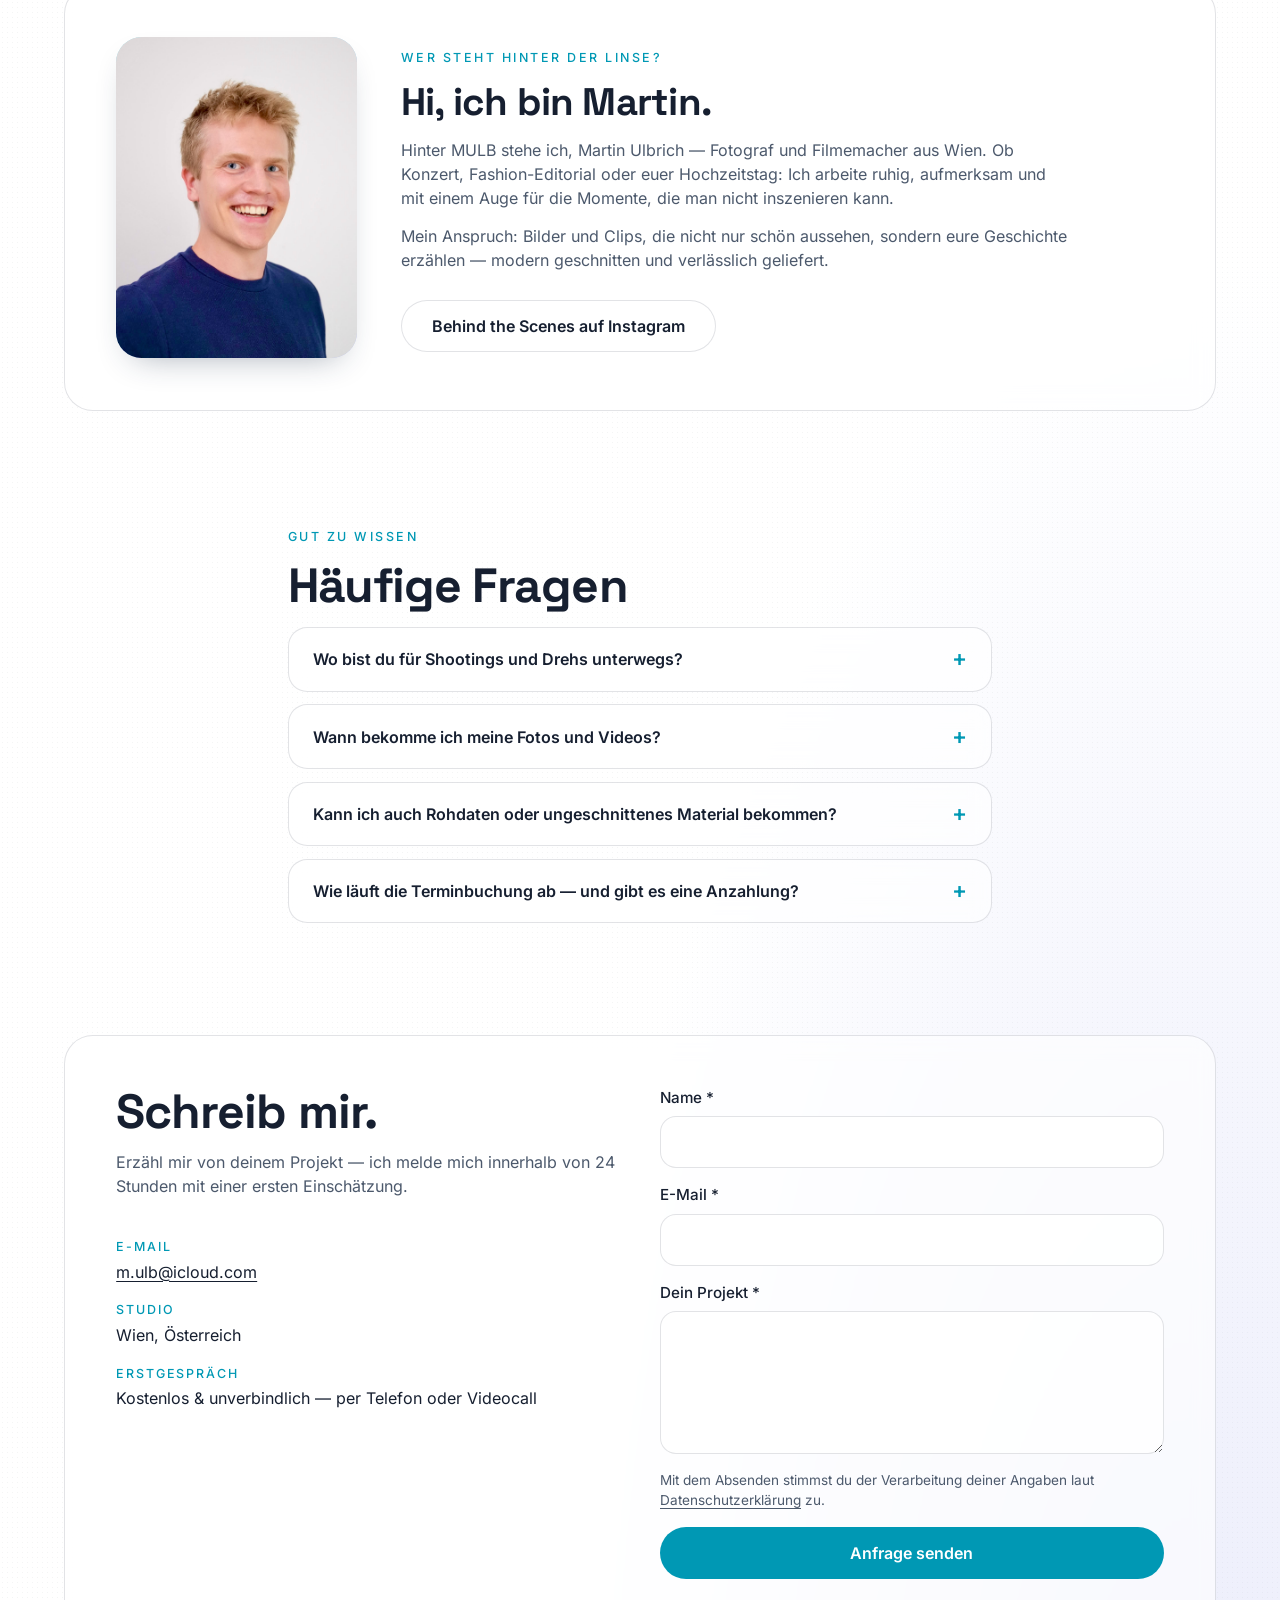
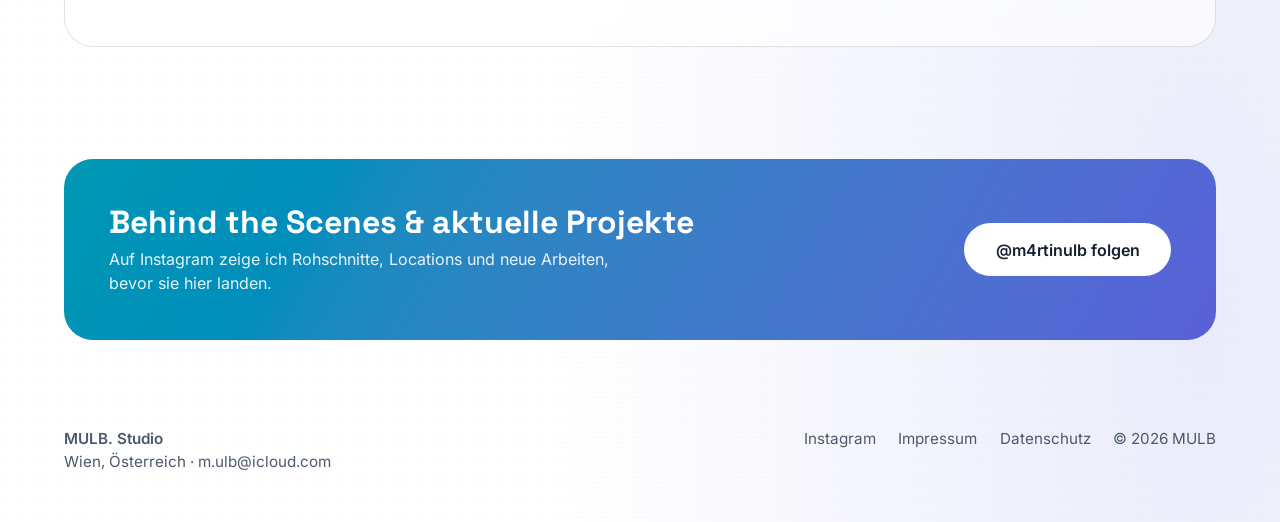
==== commit c3b7c500: "einiges" ====
--- a/public/index.html
+++ b/public/index.html
@@ -8,12 +8,16 @@
 <meta property="og:title" content="MULB — Studio für Fotografie & Video in Wien">
 <meta property="og:description" content="MULB ist ein Studio für Fotografie und Video in Wien. Porträt, Produkt, Kampagne und Imagefilm — von der Idee bis zum fertigen Cut.">
 <meta property="og:type" content="website">
+<meta property="og:locale" content="de_AT">
+<meta property="og:image" content="https://mulbmedia.com/media/fashion/Fashion-1.jpg">
 <meta name="twitter:card" content="summary_large_image">
+<link rel="canonical" href="https://mulbmedia.com/">
+<meta property="og:url" content="https://mulbmedia.com/">
+<script type="application/ld+json">{"@context": "https://schema.org", "@type": "ProfessionalService", "name": "MULB", "url": "https://mulbmedia.com/", "image": "https://mulbmedia.com/media/fashion/Fashion-1.jpg", "description": "Studio für Fotografie und Video in Wien: Events, Fashion, Hochzeit und Social-Media-Content.", "email": "m.ulb@icloud.com", "founder": {"@type": "Person", "name": "Martin Ulbrich"}, "address": {"@type": "PostalAddress", "addressLocality": "Wien", "postalCode": "1160", "addressCountry": "AT"}, "areaServed": ["Wien", "Österreich"], "sameAs": ["https://www.instagram.com/m4rtinulb/"], "makesOffer": [{"@type": "Offer", "itemOffered": {"@type": "Service", "name": "Eventfotografie und Aftermovie"}}, {"@type": "Offer", "itemOffered": {"@type": "Service", "name": "Fashion-Fotografie und Kampagnen"}}, {"@type": "Offer", "itemOffered": {"@type": "Service", "name": "Hochzeitsfotografie und -film"}}, {"@type": "Offer", "itemOffered": {"@type": "Service", "name": "Social-Media-Content"}}]}</script>
 <link rel="icon" href="data:image/svg+xml,%3Csvg xmlns='http://www.w3.org/2000/svg' viewBox='0 0 64 64'%3E%3Ccircle cx='32' cy='32' r='32' fill='%230891b2'/%3E%3Ctext x='32' y='43' font-size='34' font-family='Arial' font-weight='700' text-anchor='middle' fill='white'%3EM%3C/text%3E%3C/svg%3E">
-<link rel="preconnect" href="https://fonts.googleapis.com">
-<link rel="preconnect" href="https://fonts.gstatic.com" crossorigin>
-<link href="https://fonts.googleapis.com/css2?family=Inter:wght@400;500;600&family=Space+Grotesk:wght@500;700&display=swap" rel="stylesheet">
-<link rel="stylesheet" href="css/style.css?v=8">
+<link rel="preload" href="fonts/inter-latin-400-normal.woff2" as="font" type="font/woff2" crossorigin>
+<link rel="preload" href="fonts/space-grotesk-latin-700-normal.woff2" as="font" type="font/woff2" crossorigin>
+<link rel="stylesheet" href="css/style.css?v=9">
 </head>
 <body>
 <div class="canvas">
@@ -30,7 +34,7 @@
     <div class="btns"><a class="btn primary" href="#arbeiten">Portfolio ansehen</a><a class="btn ghost" href="#kontakt">Projekt anfragen</a></div>
   </div>
   <div class="reel"><div class="reelin">
-    <video id="reel" autoplay muted loop playsinline preload="metadata">
+    <video id="reel" autoplay muted loop playsinline preload="auto" poster="media/home/Showreel-poster.jpg" aria-label="Showreel von MULB">
       <source src="media/fashion/Oper.mp4" type="video/mp4">
     </video>
     <button class="mute" id="mute" type="button" aria-label="Ton an oder aus">🔇</button>
@@ -41,19 +45,19 @@
   <h2 class="h2 h2s">Ausgewählte Projekte</h2>
   <div class="pgrid">
     <a class="pcard" href="portfolio/events/index.html">
-      <div class="pimg"><img src="media/events/Ofblonde-16.jpg" alt="Eventreportage — OfBlonde 16" loading="lazy"><span class="pill">Galerie ansehen</span></div>
+      <div class="pimg"><img src="media/events/Ofblonde-16.jpg" alt="Eventreportage von MULB: Konzert und Party in Wien" loading="lazy"><span class="pill">Galerie ansehen</span></div>
       <h3>Events</h3><p>Konzerte & Messen</p><span class="more">Mehr →</span>
     </a>
     <a class="pcard" href="portfolio/social-media/index.html">
-      <div class="pimg"><img src="media/social-media/Work-product.jpg" alt="Produktaufnahme einer Armbanduhr für Social-Media-Content" loading="lazy"><span class="pill">Galerie ansehen</span></div>
+      <div class="pimg"><img src="media/social-media/Work-product.jpg" alt="Produktaufnahme einer Armbanduhr für Social-Media-Content von MULB" loading="lazy"><span class="pill">Galerie ansehen</span></div>
       <h3>Social Media</h3><p>Reels & Content</p><span class="more">Mehr →</span>
     </a>
     <a class="pcard" href="portfolio/fashion/index.html">
-      <div class="pimg"><img src="media/fashion/Fashion-1.jpg" alt="Modeporträt im hellblauen Mantel mit rotem Pullover und Seidentuch" loading="lazy"><span class="pill">Galerie ansehen</span></div>
+      <div class="pimg"><img src="media/fashion/Fashion-1.jpg" alt="Fashion-Editorial von MULB: Modeporträt im hellblauen Mantel mit rotem Pullover und Seidentuch" loading="lazy"><span class="pill">Galerie ansehen</span></div>
       <h3>Fashion</h3><p>Editorial & Kampagne</p><span class="more">Mehr →</span>
     </a>
     <a class="pcard" href="portfolio/hochzeit/index.html">
-      <div class="pimg"><img src="media/hochzeit/Hochzeit-22.jpg" alt="Hochzeitsreportage — Hochzeit 22" loading="lazy"><span class="pill">Galerie ansehen</span></div>
+      <div class="pimg"><img src="media/hochzeit/Hochzeit-22.jpg" alt="Hochzeitsreportage von MULB: Brautpaar im Grünen" loading="lazy"><span class="pill">Galerie ansehen</span></div>
       <h3>Hochzeit</h3><p>Paare & Feiern</p><span class="more">Mehr →</span>
     </a>
   </div>
@@ -121,6 +125,7 @@
     <label>Name *<input name="name" required autocomplete="name"></label>
     <label>E-Mail *<input name="email" type="email" required autocomplete="email"></label>
     <label>Dein Projekt *<textarea name="msg" rows="5" required></textarea></label>
+    <input type="checkbox" name="botcheck" tabindex="-1" autocomplete="off" style="position:absolute;left:-9999px" aria-hidden="true">
     <p class="fine">Mit dem Absenden stimmst du der Verarbeitung deiner Angaben laut <a href="datenschutz/index.html">Datenschutzerklärung</a> zu.</p>
     <button class="btn primary" type="submit">Anfrage senden</button>
     <p class="fine" id="cstatus" role="status"></p>
@@ -138,7 +143,8 @@
 </div></footer>
 </div>
 <dialog id="lb"><span id="lbn"></span><button class="x" id="lbx" type="button" aria-label="Schließen"><svg viewBox="0 0 24 24" width="20" height="20" fill="none" stroke="currentColor" stroke-width="2.2" stroke-linecap="round"><path d="M6 6l12 12M18 6L6 18"/></svg></button><button class="nav prev" id="lbp" type="button" aria-label="Zurück"><svg viewBox="0 0 24 24" width="22" height="22" fill="none" stroke="currentColor" stroke-width="2.4" stroke-linecap="round" stroke-linejoin="round"><path d="M15 5l-7 7 7 7"/></svg></button><button class="nav next" id="lbnx" type="button" aria-label="Weiter"><svg viewBox="0 0 24 24" width="22" height="22" fill="none" stroke="currentColor" stroke-width="2.4" stroke-linecap="round" stroke-linejoin="round"><path d="M9 5l7 7-7 7"/></svg></button><div id="lbc"></div></dialog>
-<script src="js/galleries.js?v=8"></script>
-<script src="js/site.js?v=8"></script>
+<script src="js/config.js?v=9"></script>
+<script src="js/galleries.js?v=9"></script>
+<script src="js/site.js?v=9"></script>
 </body>
 </html>
--- a/public/css/style.css
+++ b/public/css/style.css
@@ -1,4 +1,9 @@
 
+@font-face{font-family:Inter;font-weight:400;font-style:normal;font-display:swap;src:url(../fonts/inter-latin-400-normal.woff2) format("woff2")}
+@font-face{font-family:Inter;font-weight:500;font-style:normal;font-display:swap;src:url(../fonts/inter-latin-500-normal.woff2) format("woff2")}
+@font-face{font-family:Inter;font-weight:600;font-style:normal;font-display:swap;src:url(../fonts/inter-latin-600-normal.woff2) format("woff2")}
+@font-face{font-family:"Space Grotesk";font-weight:500;font-style:normal;font-display:swap;src:url(../fonts/space-grotesk-latin-500-normal.woff2) format("woff2")}
+@font-face{font-family:"Space Grotesk";font-weight:700;font-style:normal;font-display:swap;src:url(../fonts/space-grotesk-latin-700-normal.woff2) format("woff2")}
 :root{--radius:1rem;--bg:oklch(95.5% .014 235);--fg:oklch(24% .035 262);--card:oklch(100% 0 0/.62);--primary:oklch(62% .125 214);--accent:oklch(55% .18 276);--muted:oklch(46% .035 258);--border:oklch(24% .035 262/.12);--display:"Space Grotesk",ui-sans-serif,system-ui,sans-serif}
 *{box-sizing:border-box;margin:0;padding:0}
 html{scroll-behavior:smooth;scroll-padding-top:90px}
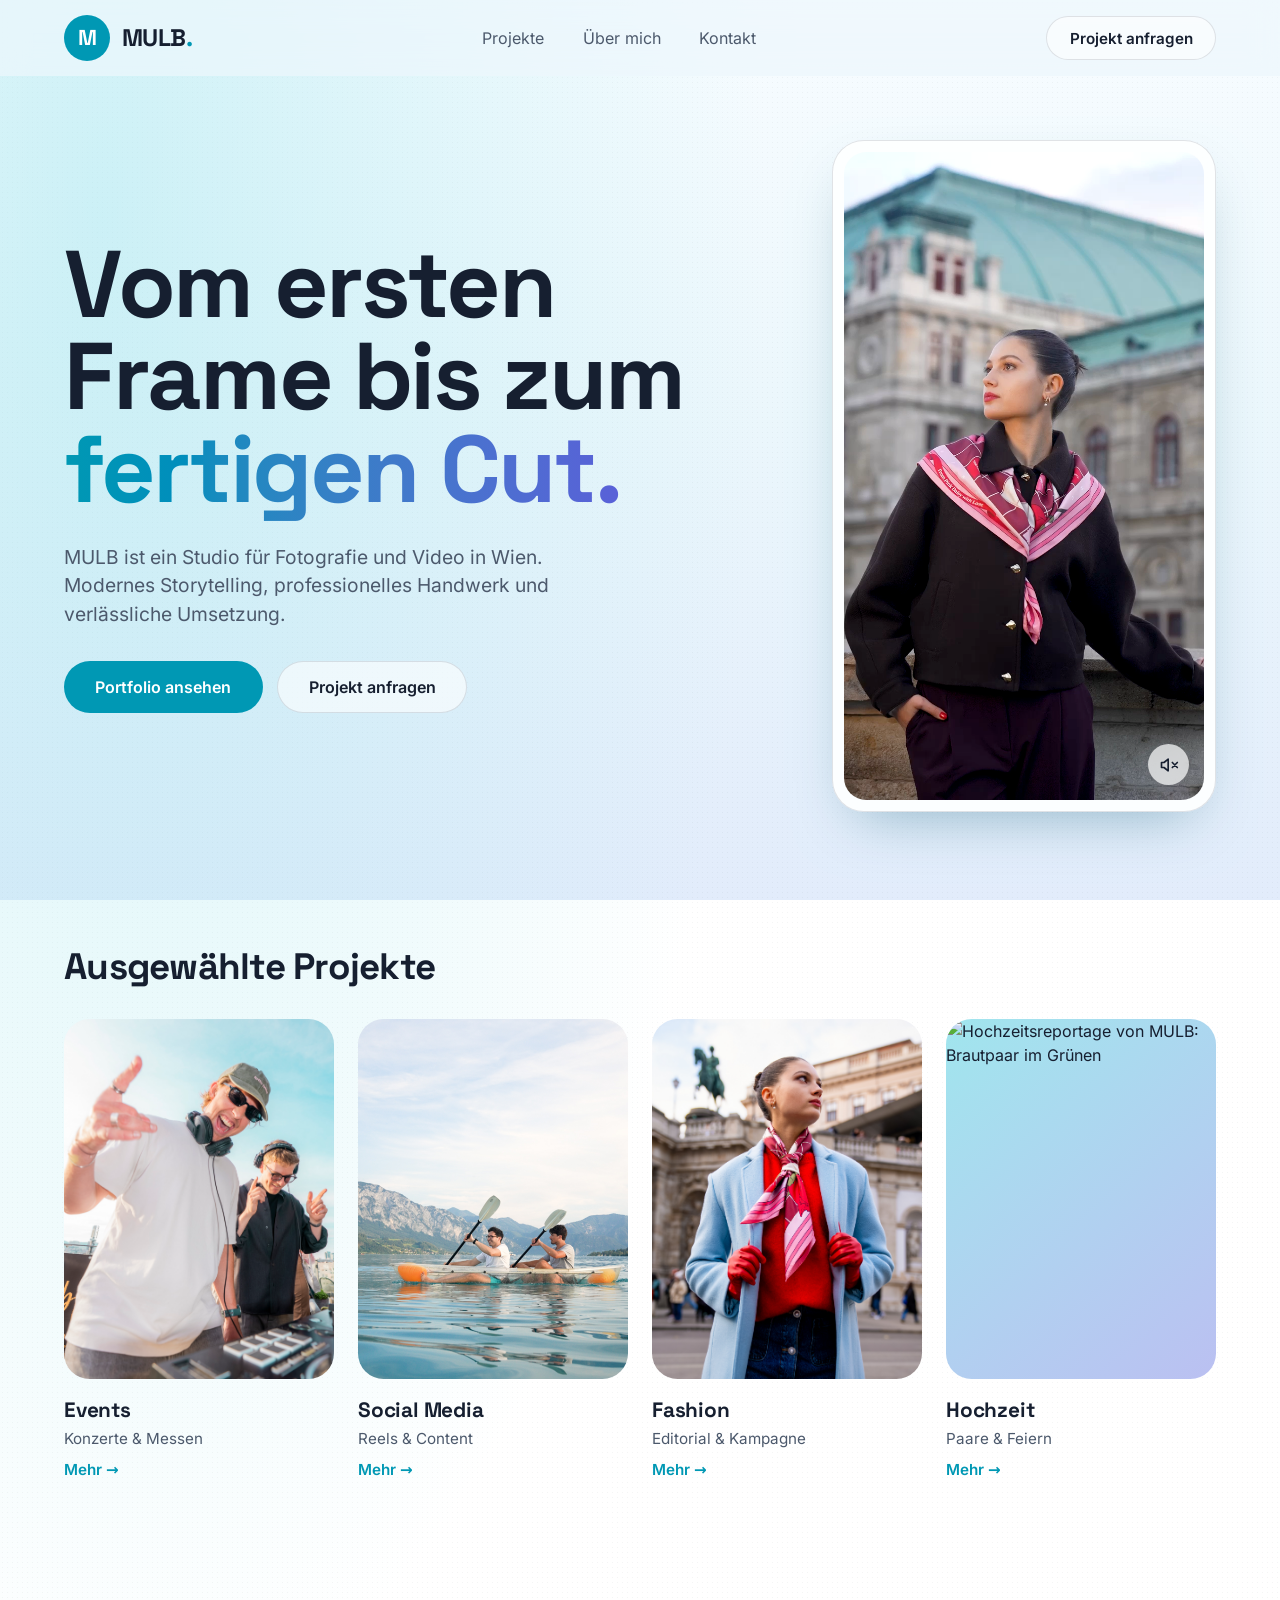
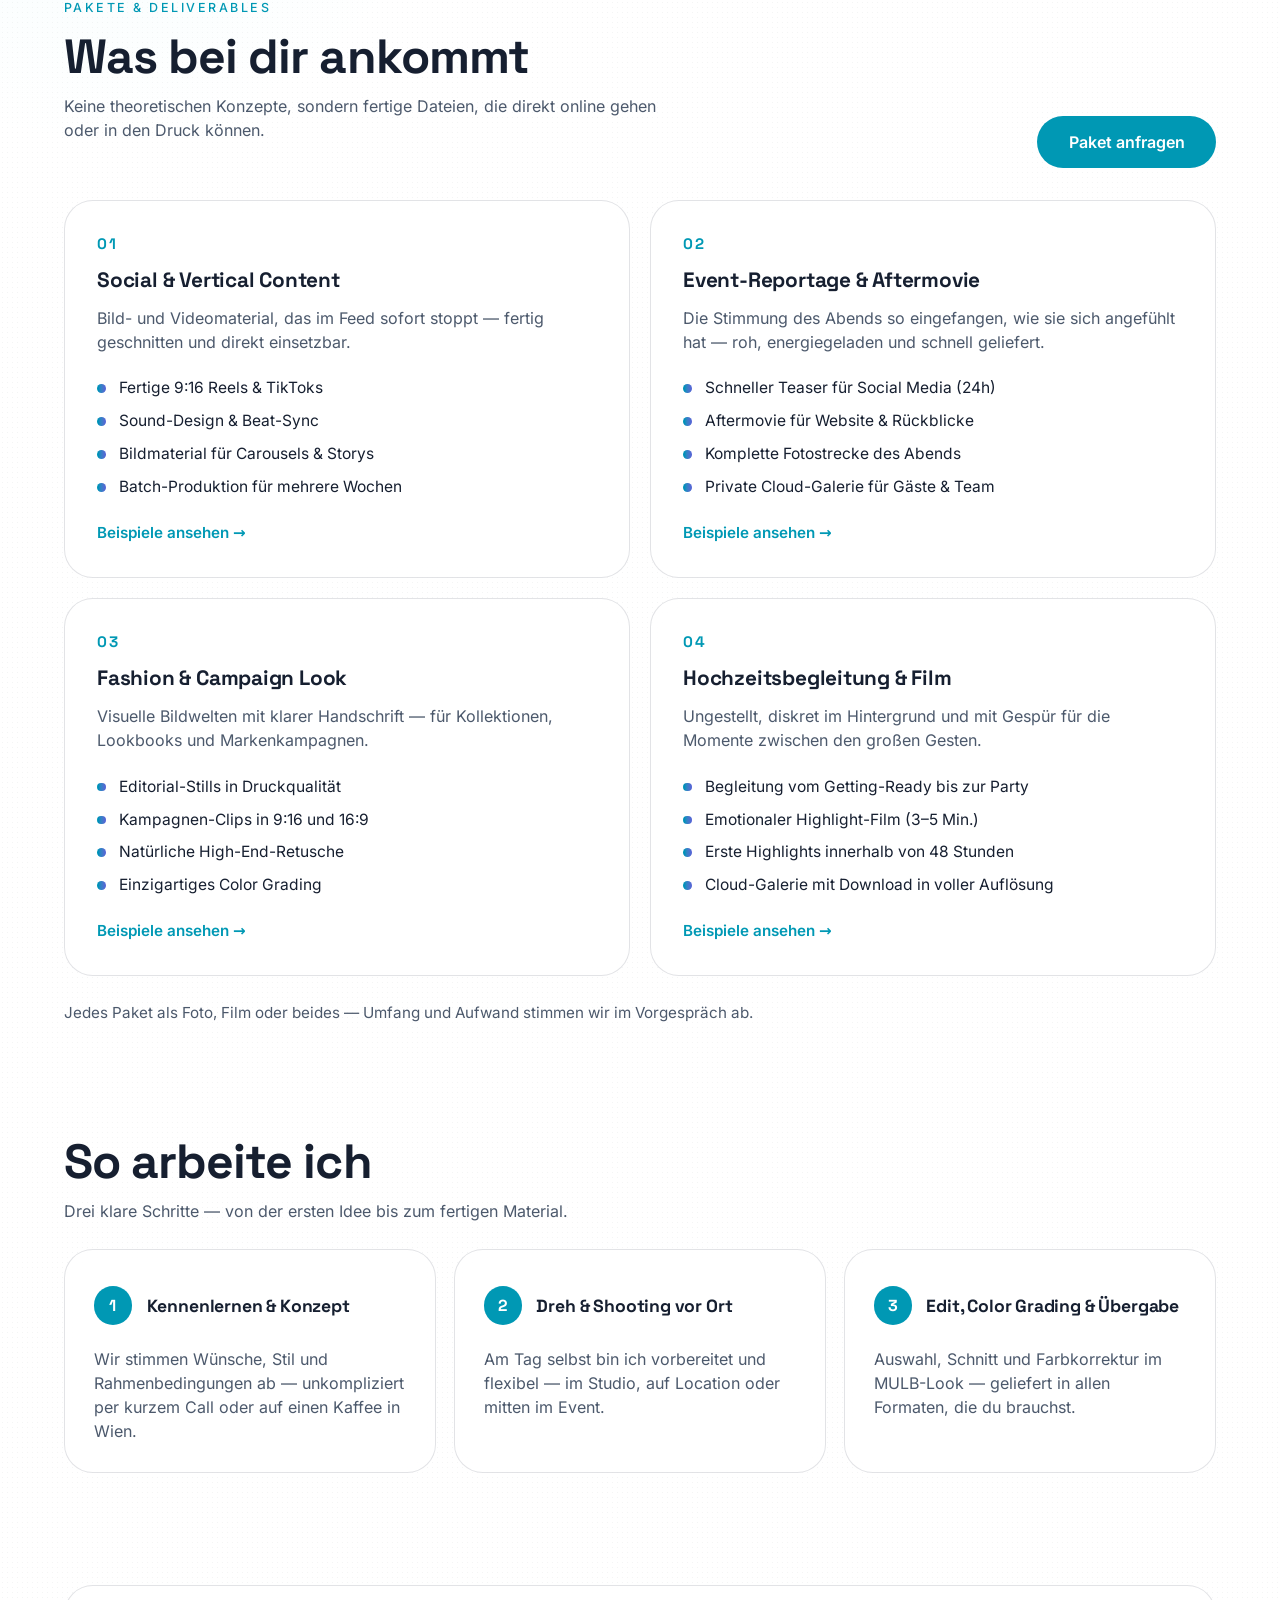
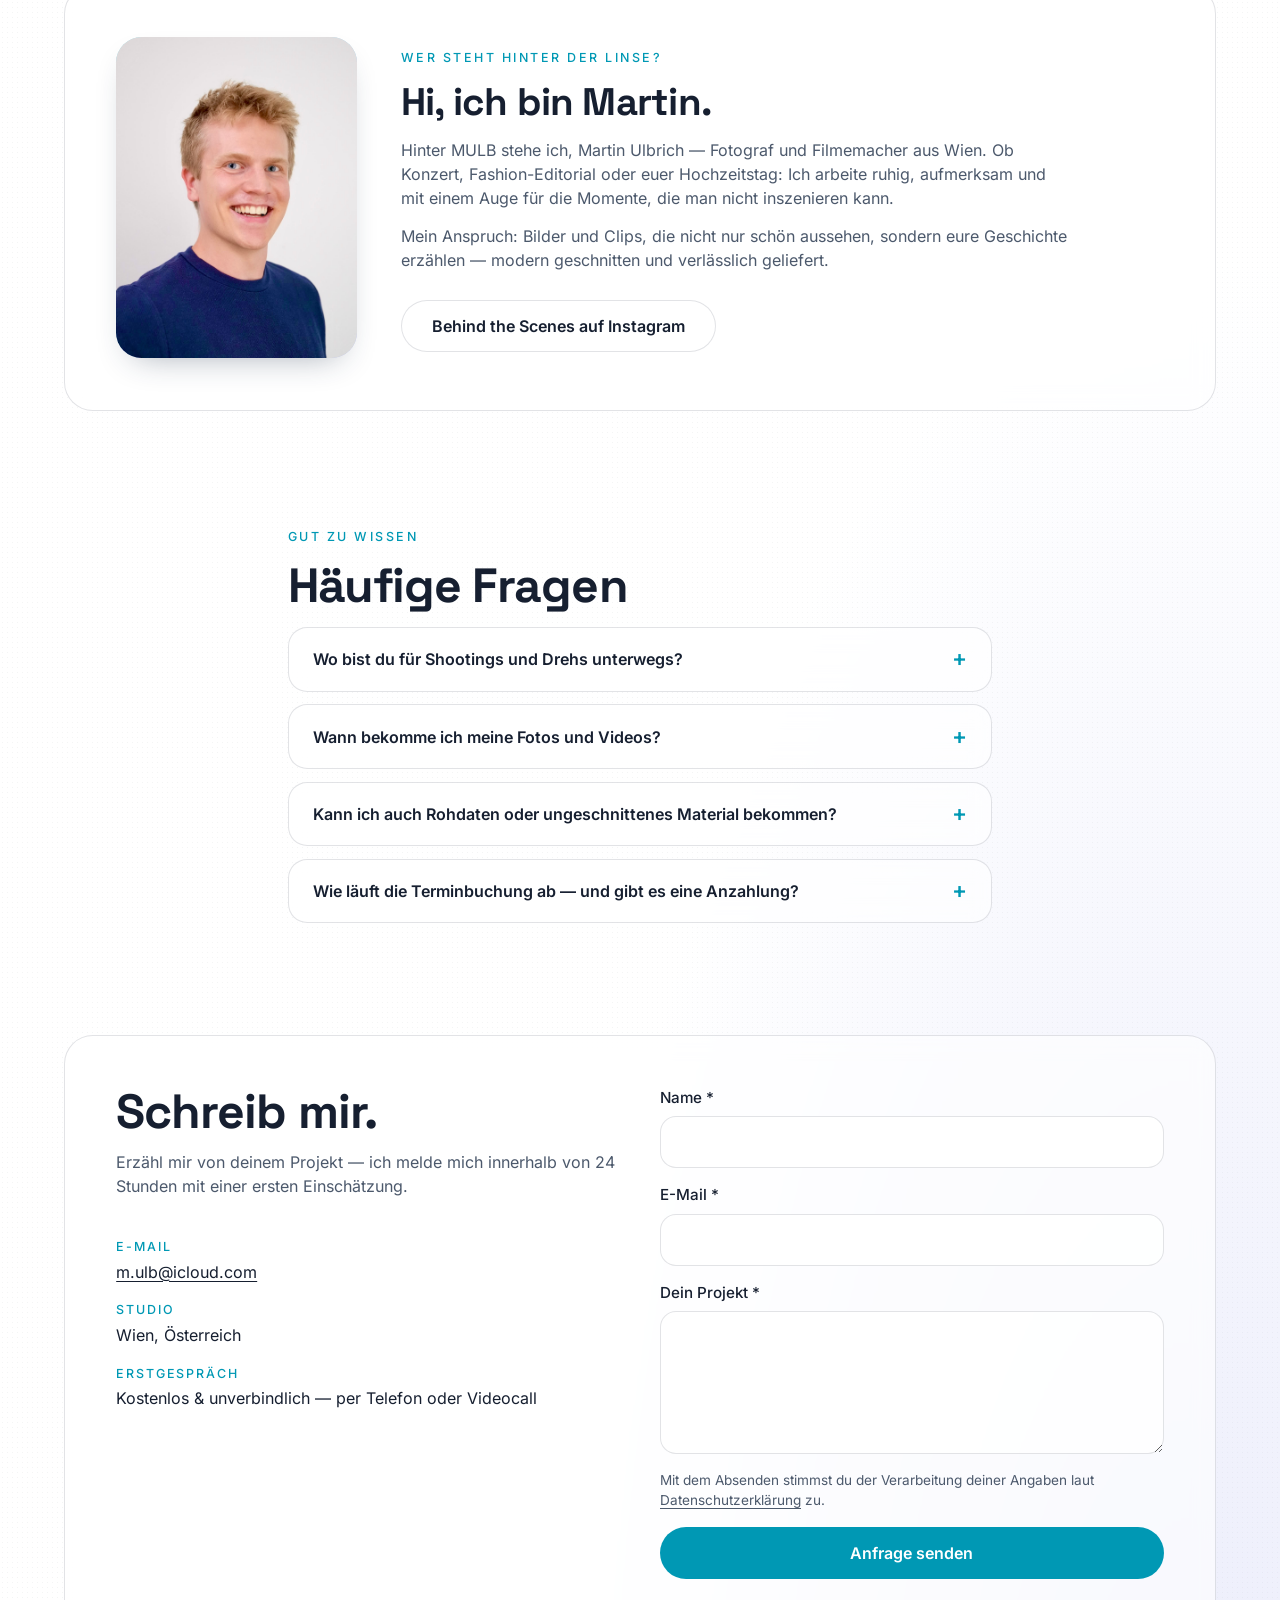
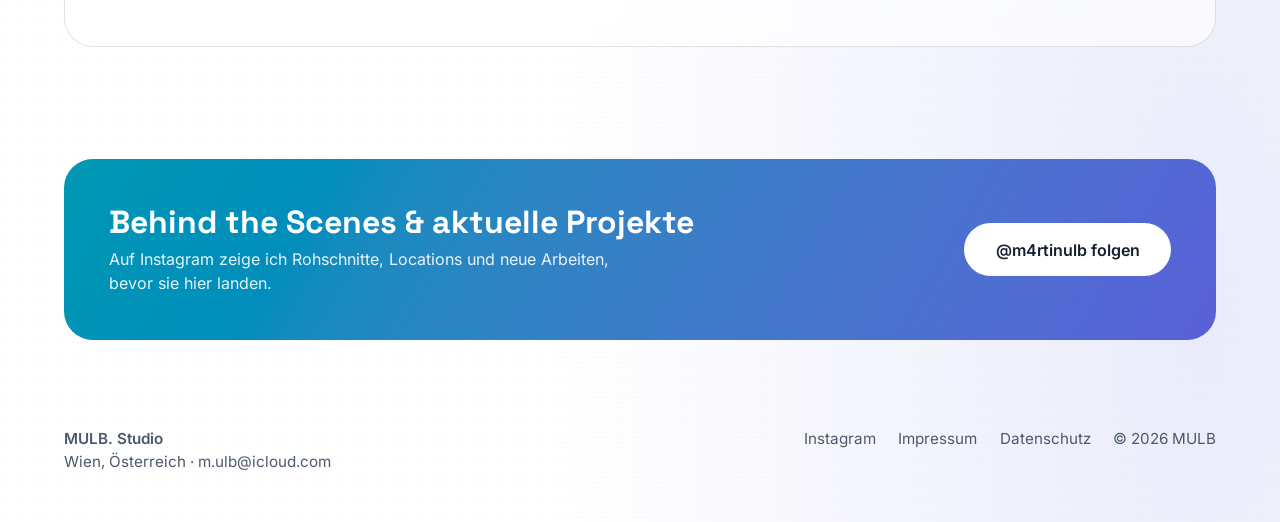
==== commit 4cecd2a9: "Social Media files" ====
--- a/public/index.html
+++ b/public/index.html
@@ -49,7 +49,7 @@
       <h3>Events</h3><p>Konzerte & Messen</p><span class="more">Mehr →</span>
     </a>
     <a class="pcard" href="portfolio/social-media/index.html">
-      <div class="pimg"><img src="media/social-media/Work-product.jpg" alt="Produktaufnahme einer Armbanduhr für Social-Media-Content von MULB" loading="lazy"><span class="pill">Galerie ansehen</span></div>
+      <div class="pimg"><img src="media/social-media/Vorschau.jpg" alt="Produktaufnahme einer Armbanduhr für Social-Media-Content von MULB" loading="lazy"><span class="pill">Galerie ansehen</span></div>
       <h3>Social Media</h3><p>Reels & Content</p><span class="more">Mehr →</span>
     </a>
     <a class="pcard" href="portfolio/fashion/index.html">
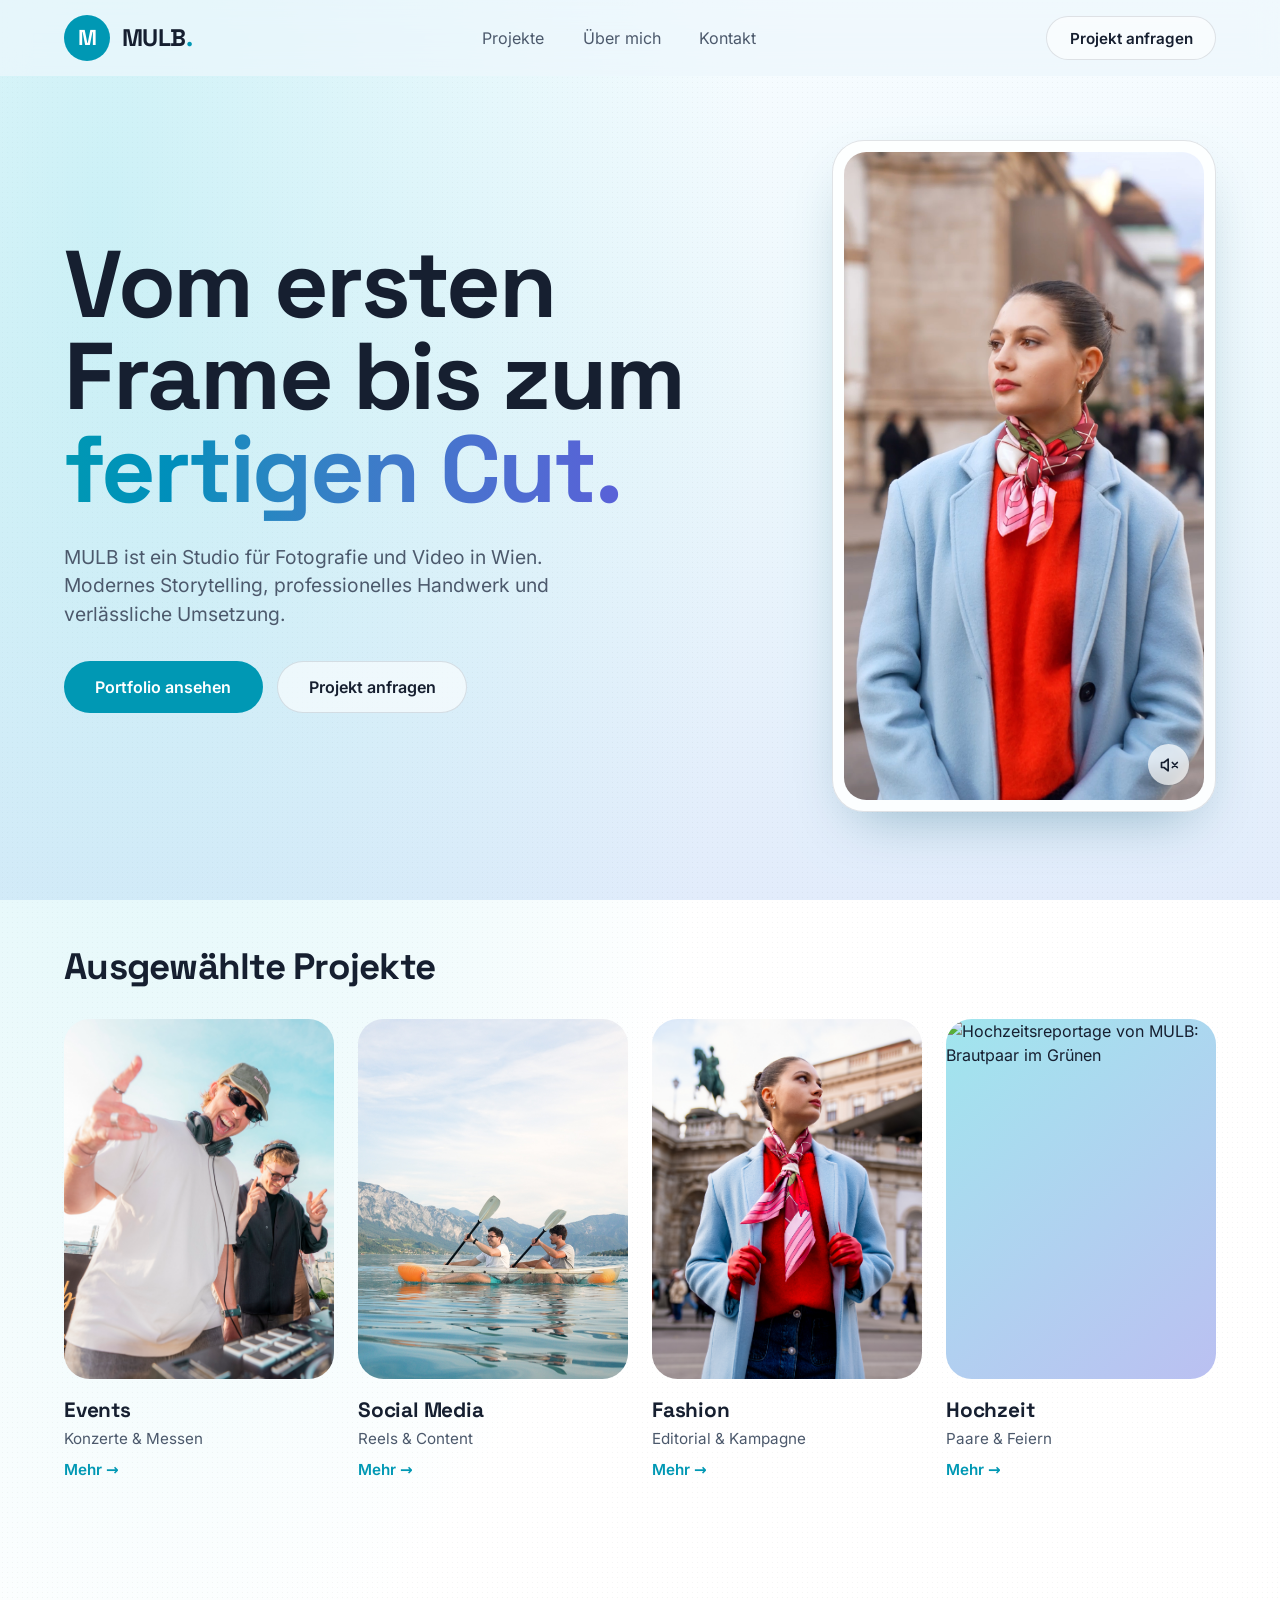
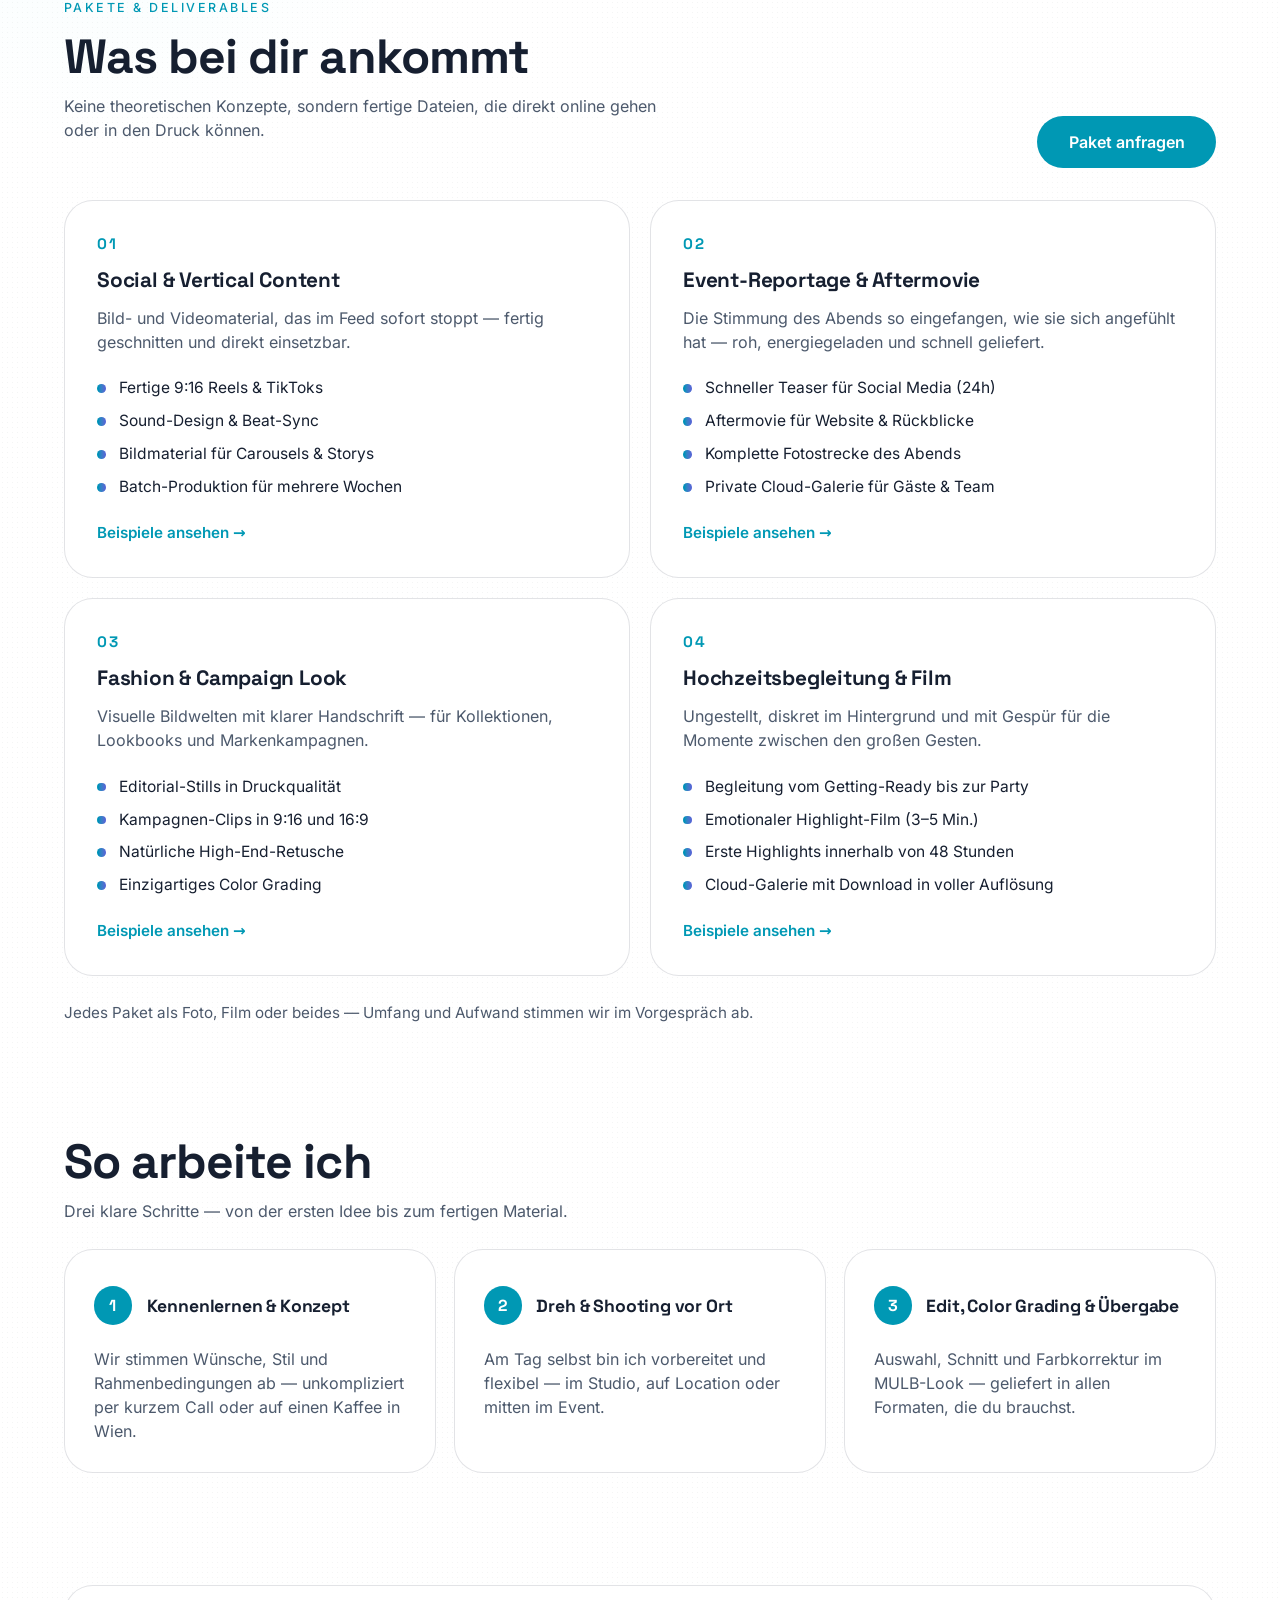
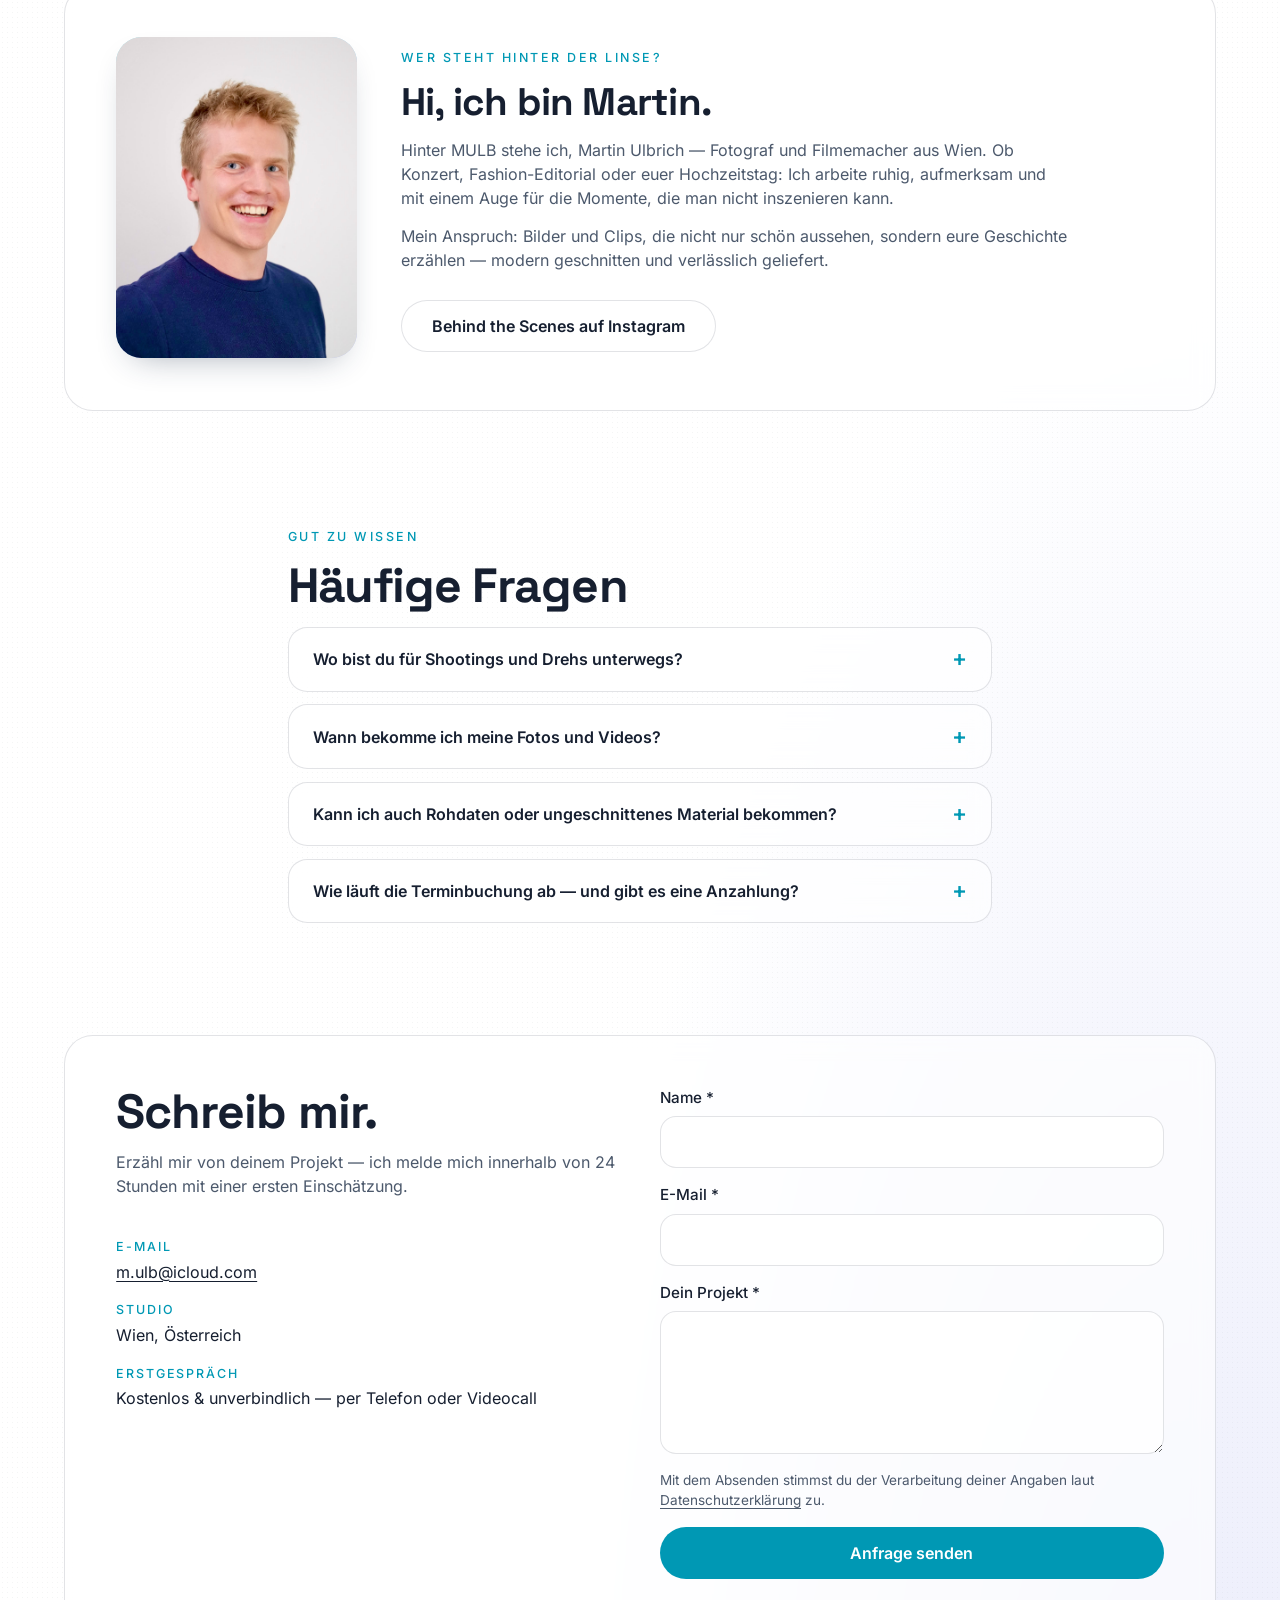
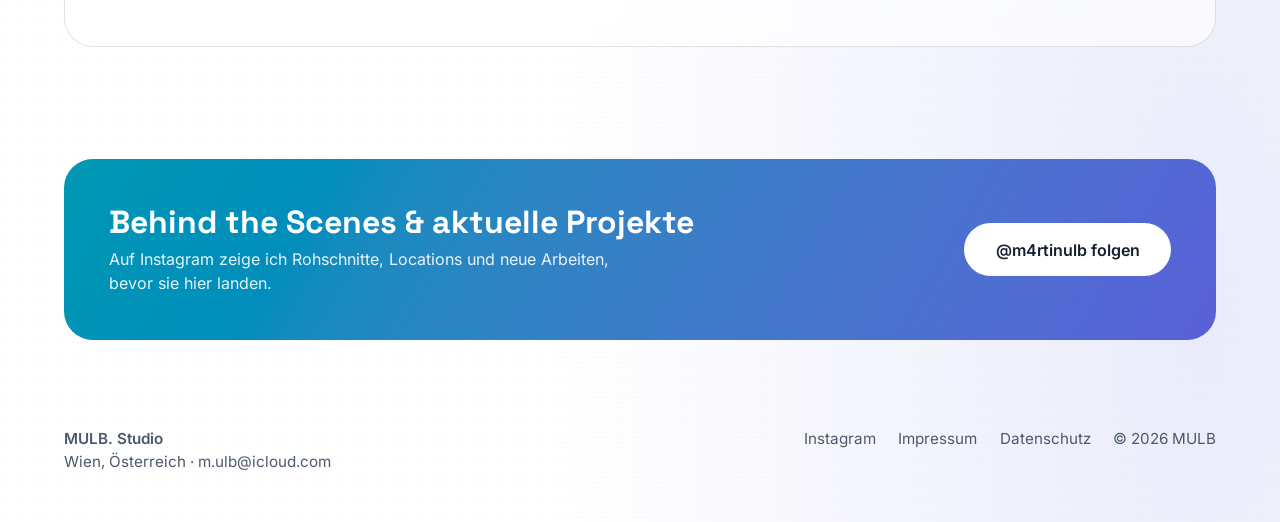
==== commit 21837979: "showreel" ====
--- a/public/index.html
+++ b/public/index.html
@@ -34,8 +34,8 @@
     <div class="btns"><a class="btn primary" href="#arbeiten">Portfolio ansehen</a><a class="btn ghost" href="#kontakt">Projekt anfragen</a></div>
   </div>
   <div class="reel"><div class="reelin">
-    <video id="reel" autoplay muted loop playsinline preload="auto" poster="media/home/Showreel-poster.jpg" aria-label="Showreel von MULB">
-      <source src="media/fashion/Oper.mp4" type="video/mp4">
+    <video id="reel" autoplay muted loop playsinline preload="auto" poster="media/home/Showreel-vorschau.jpg" aria-label="Showreel von MULB">
+      <source src="media/home/Showreel.mp4" type="video/mp4">
     </video>
     <button class="mute" id="mute" type="button" aria-label="Ton an oder aus">🔇</button>
   </div></div>
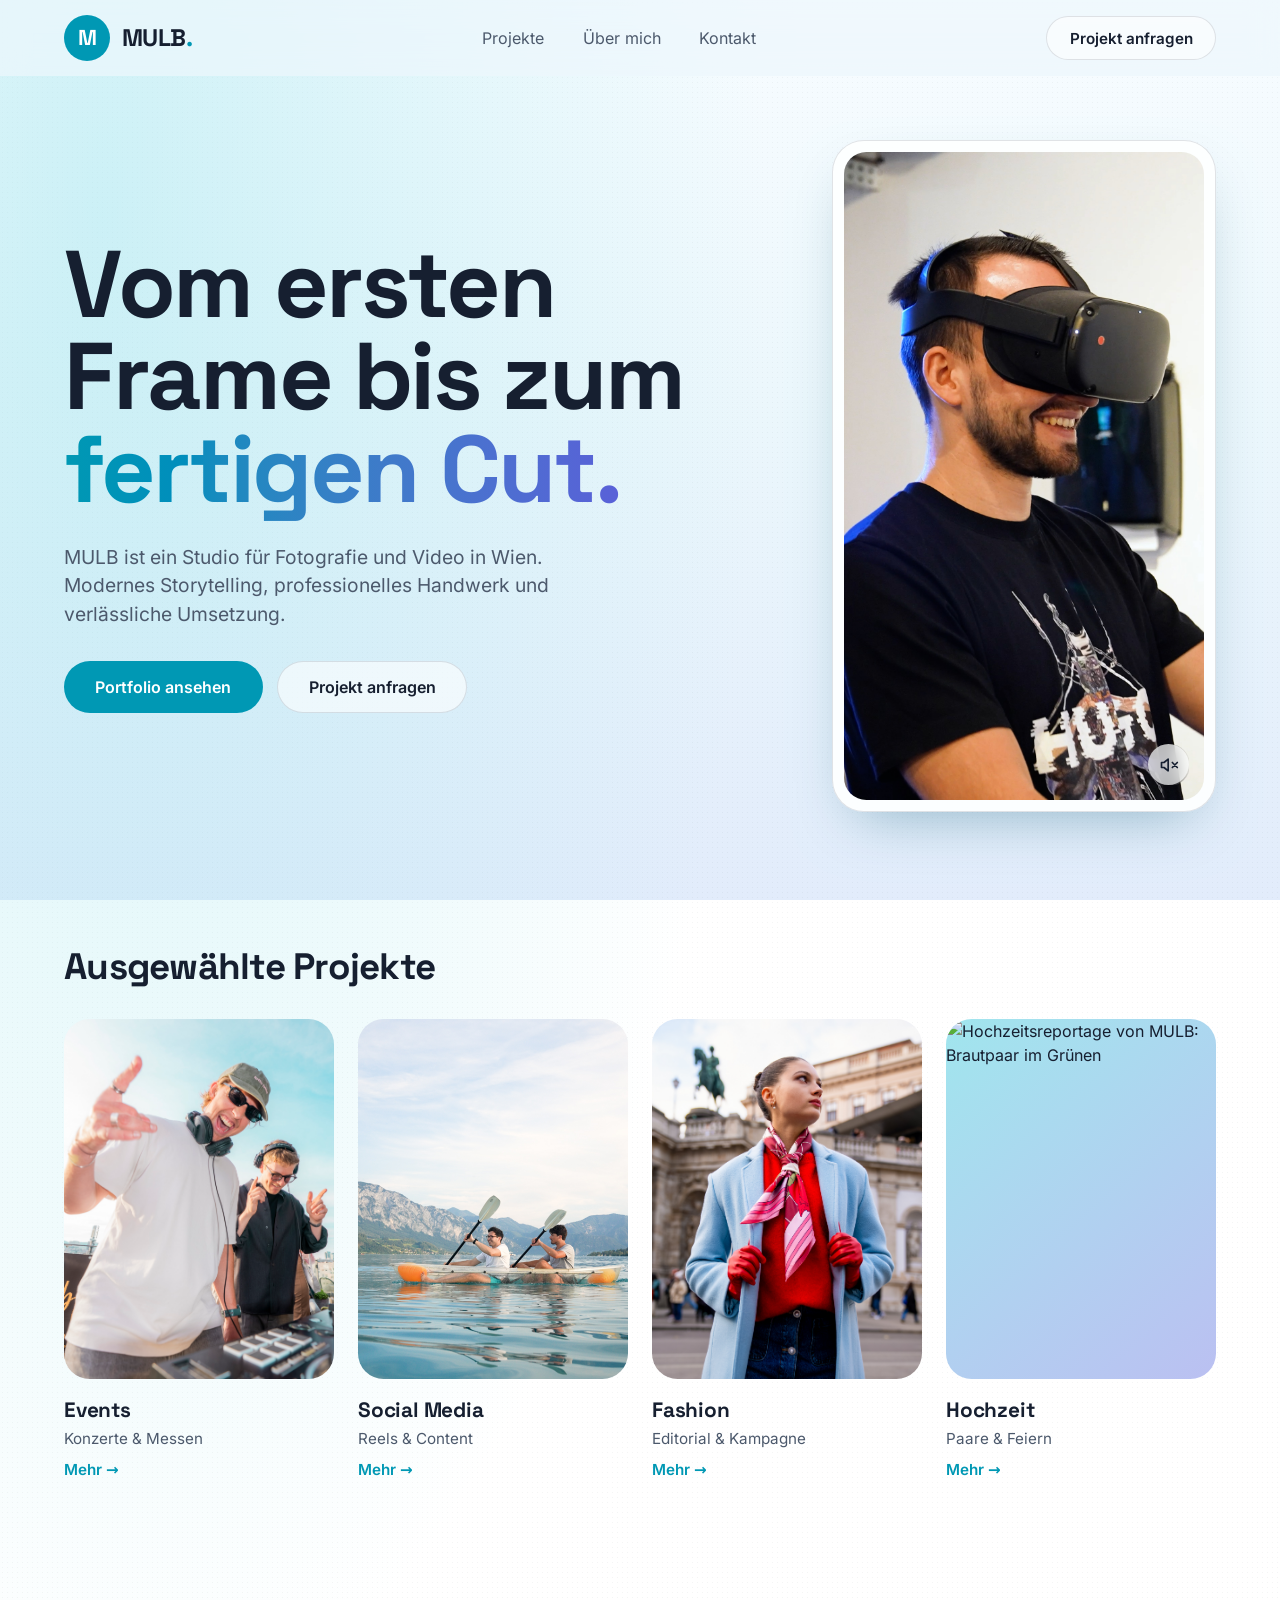
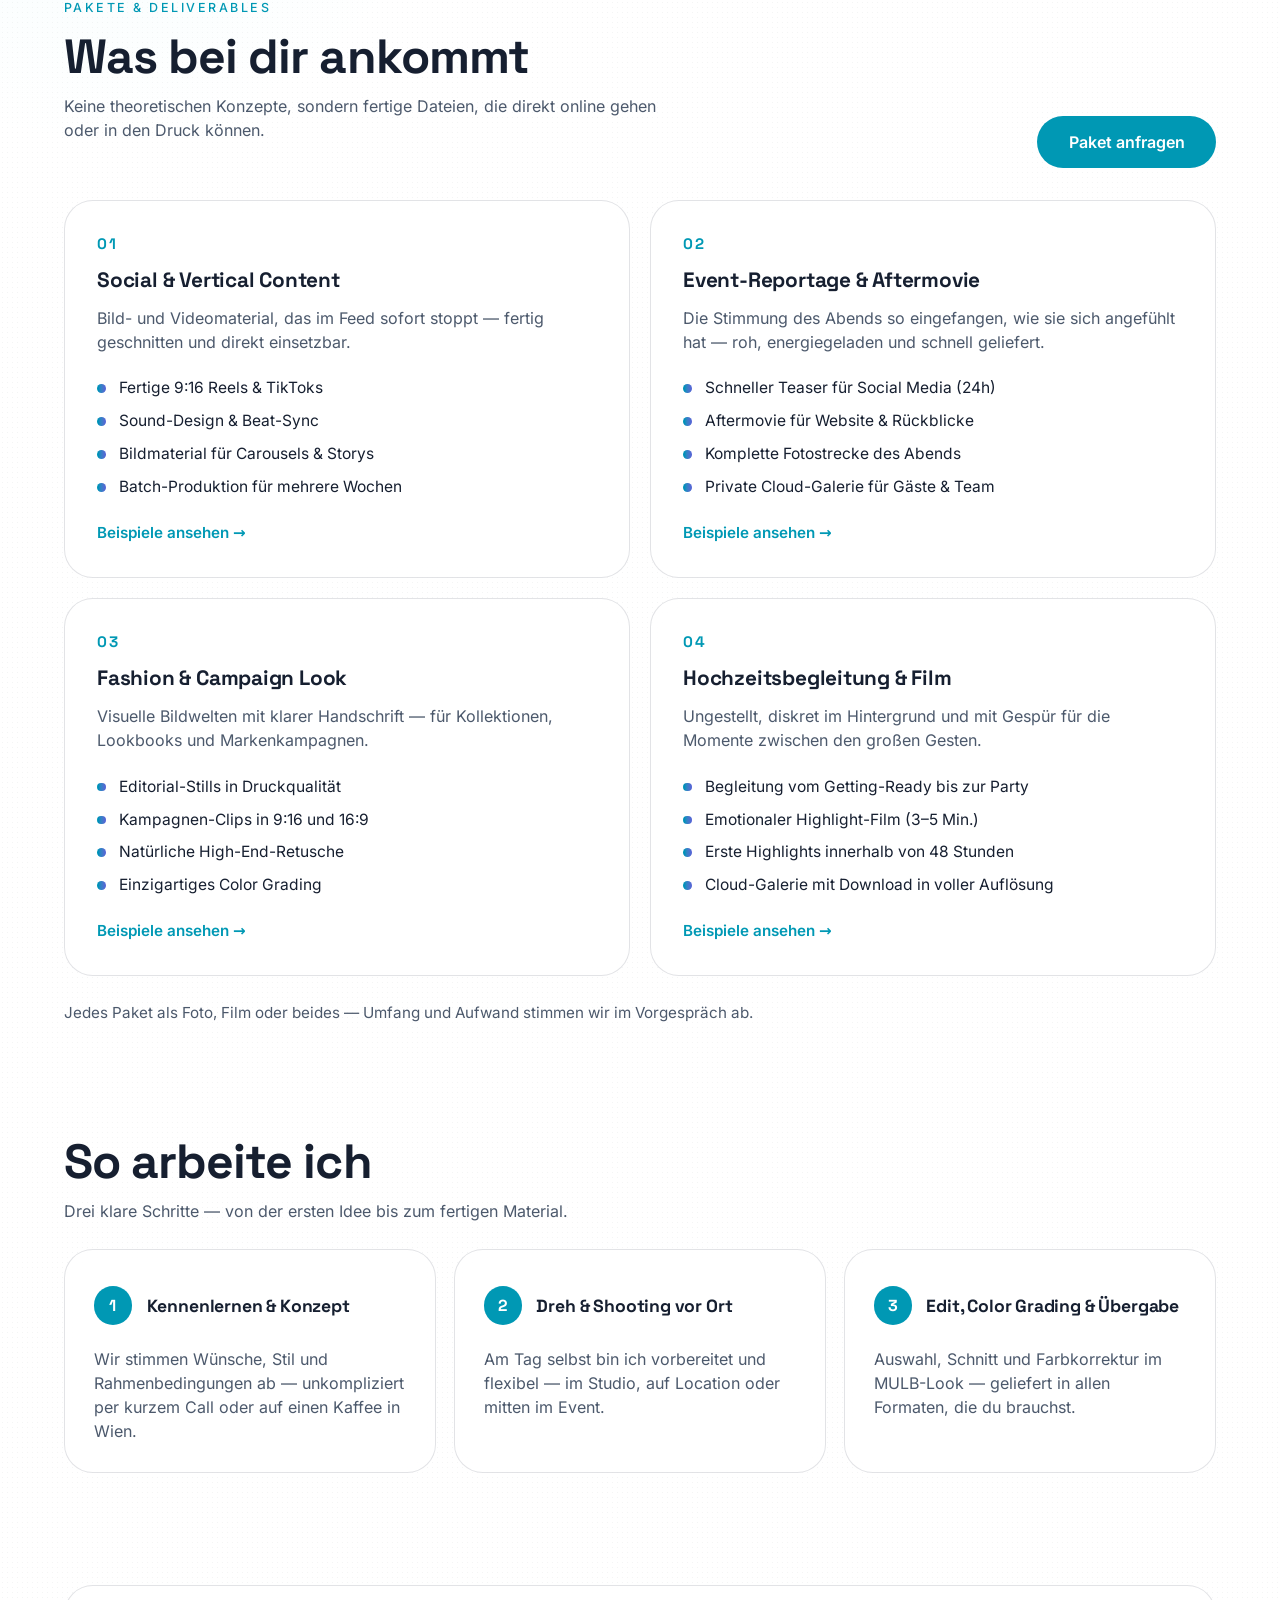
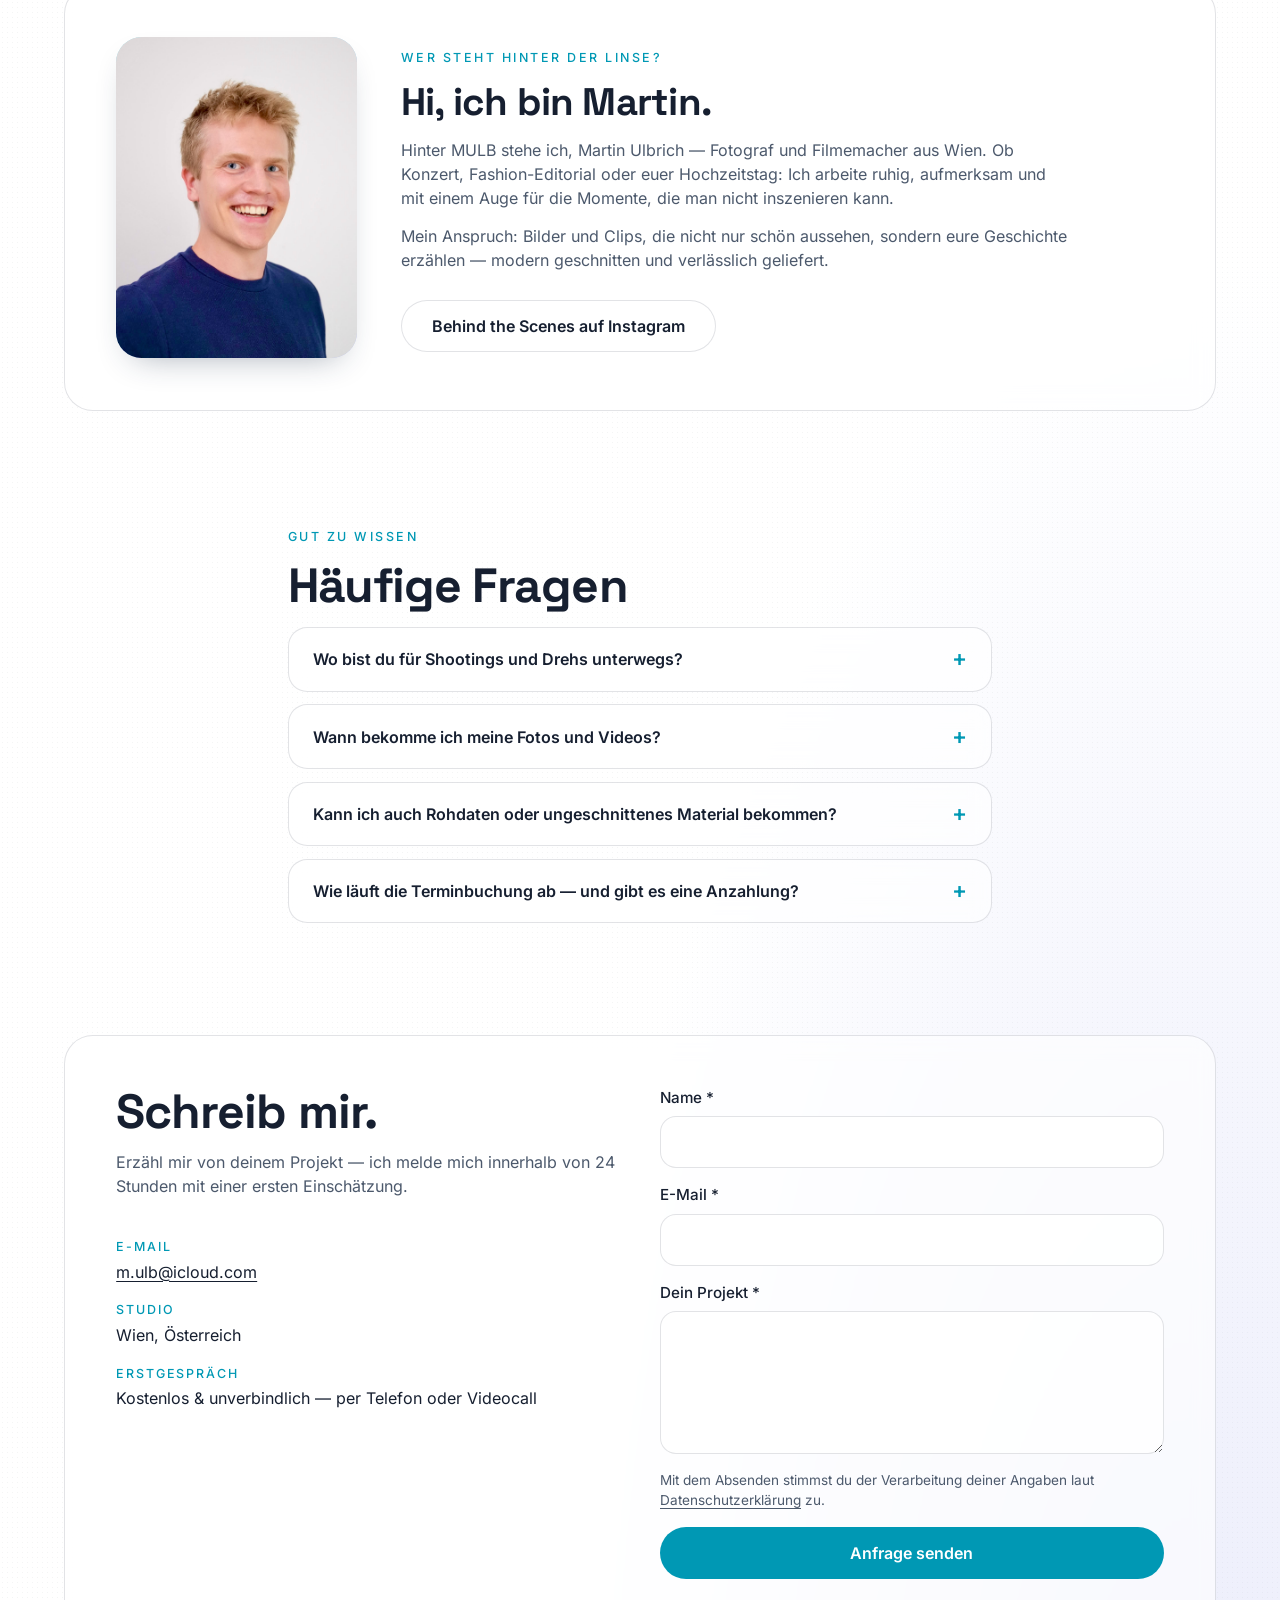
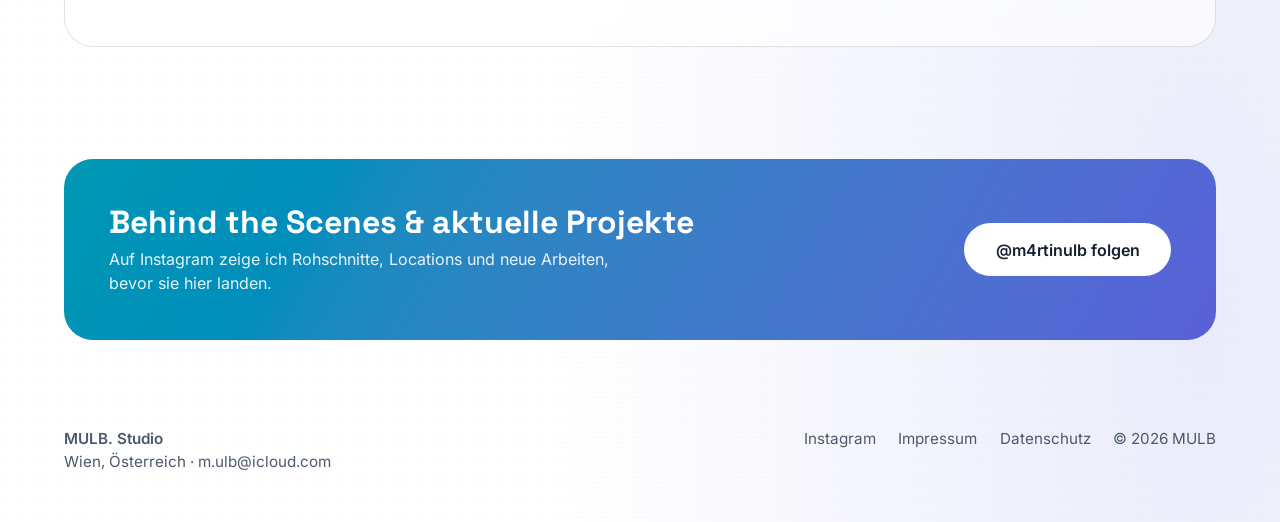
==== commit db900396: "update" ====
--- a/public/index.html
+++ b/public/index.html
@@ -17,7 +17,7 @@
 <link rel="icon" href="data:image/svg+xml,%3Csvg xmlns='http://www.w3.org/2000/svg' viewBox='0 0 64 64'%3E%3Ccircle cx='32' cy='32' r='32' fill='%230891b2'/%3E%3Ctext x='32' y='43' font-size='34' font-family='Arial' font-weight='700' text-anchor='middle' fill='white'%3EM%3C/text%3E%3C/svg%3E">
 <link rel="preload" href="fonts/inter-latin-400-normal.woff2" as="font" type="font/woff2" crossorigin>
 <link rel="preload" href="fonts/space-grotesk-latin-700-normal.woff2" as="font" type="font/woff2" crossorigin>
-<link rel="stylesheet" href="css/style.css?v=9">
+<link rel="stylesheet" href="css/style.css?v=11">
 </head>
 <body>
 <div class="canvas">
@@ -143,8 +143,8 @@
 </div></footer>
 </div>
 <dialog id="lb"><span id="lbn"></span><button class="x" id="lbx" type="button" aria-label="Schließen"><svg viewBox="0 0 24 24" width="20" height="20" fill="none" stroke="currentColor" stroke-width="2.2" stroke-linecap="round"><path d="M6 6l12 12M18 6L6 18"/></svg></button><button class="nav prev" id="lbp" type="button" aria-label="Zurück"><svg viewBox="0 0 24 24" width="22" height="22" fill="none" stroke="currentColor" stroke-width="2.4" stroke-linecap="round" stroke-linejoin="round"><path d="M15 5l-7 7 7 7"/></svg></button><button class="nav next" id="lbnx" type="button" aria-label="Weiter"><svg viewBox="0 0 24 24" width="22" height="22" fill="none" stroke="currentColor" stroke-width="2.4" stroke-linecap="round" stroke-linejoin="round"><path d="M9 5l7 7-7 7"/></svg></button><div id="lbc"></div></dialog>
-<script src="js/config.js?v=9"></script>
-<script src="js/galleries.js?v=9"></script>
-<script src="js/site.js?v=9"></script>
+<script src="js/config.js?v=11"></script>
+<script src="js/galleries.js?v=11"></script>
+<script src="js/site.js?v=11"></script>
 </body>
 </html>
--- a/public/css/style.css
+++ b/public/css/style.css
@@ -128,6 +128,10 @@
 .tile video{aspect-ratio:9/16;object-fit:cover}
 .tile:hover img,.tile:hover video{transform:scale(1.03)}
 .tile.gone{display:none}
+.masonry.vids{columns:auto;display:flex;flex-wrap:wrap;justify-content:center;gap:.8rem}
+.masonry.vids .tile{width:calc((100% - .8rem)/2);margin:0}
+@media(min-width:900px){.masonry.vids{gap:1rem}.masonry.vids .tile{width:calc((100% - 2rem)/3)}}
+
 .tile .tag{display:none!important;position:absolute;top:.7rem;right:.7rem;background:oklch(100% 0 0/.88);border-radius:999px;padding:.2rem .7rem;font-size:.78rem;font-weight:600}
 .cta{padding:clamp(1.5rem,4vw,3rem);display:flex;flex-wrap:wrap;gap:1.5rem;justify-content:space-between;align-items:center}
 .doc{padding:3rem 0 2rem}
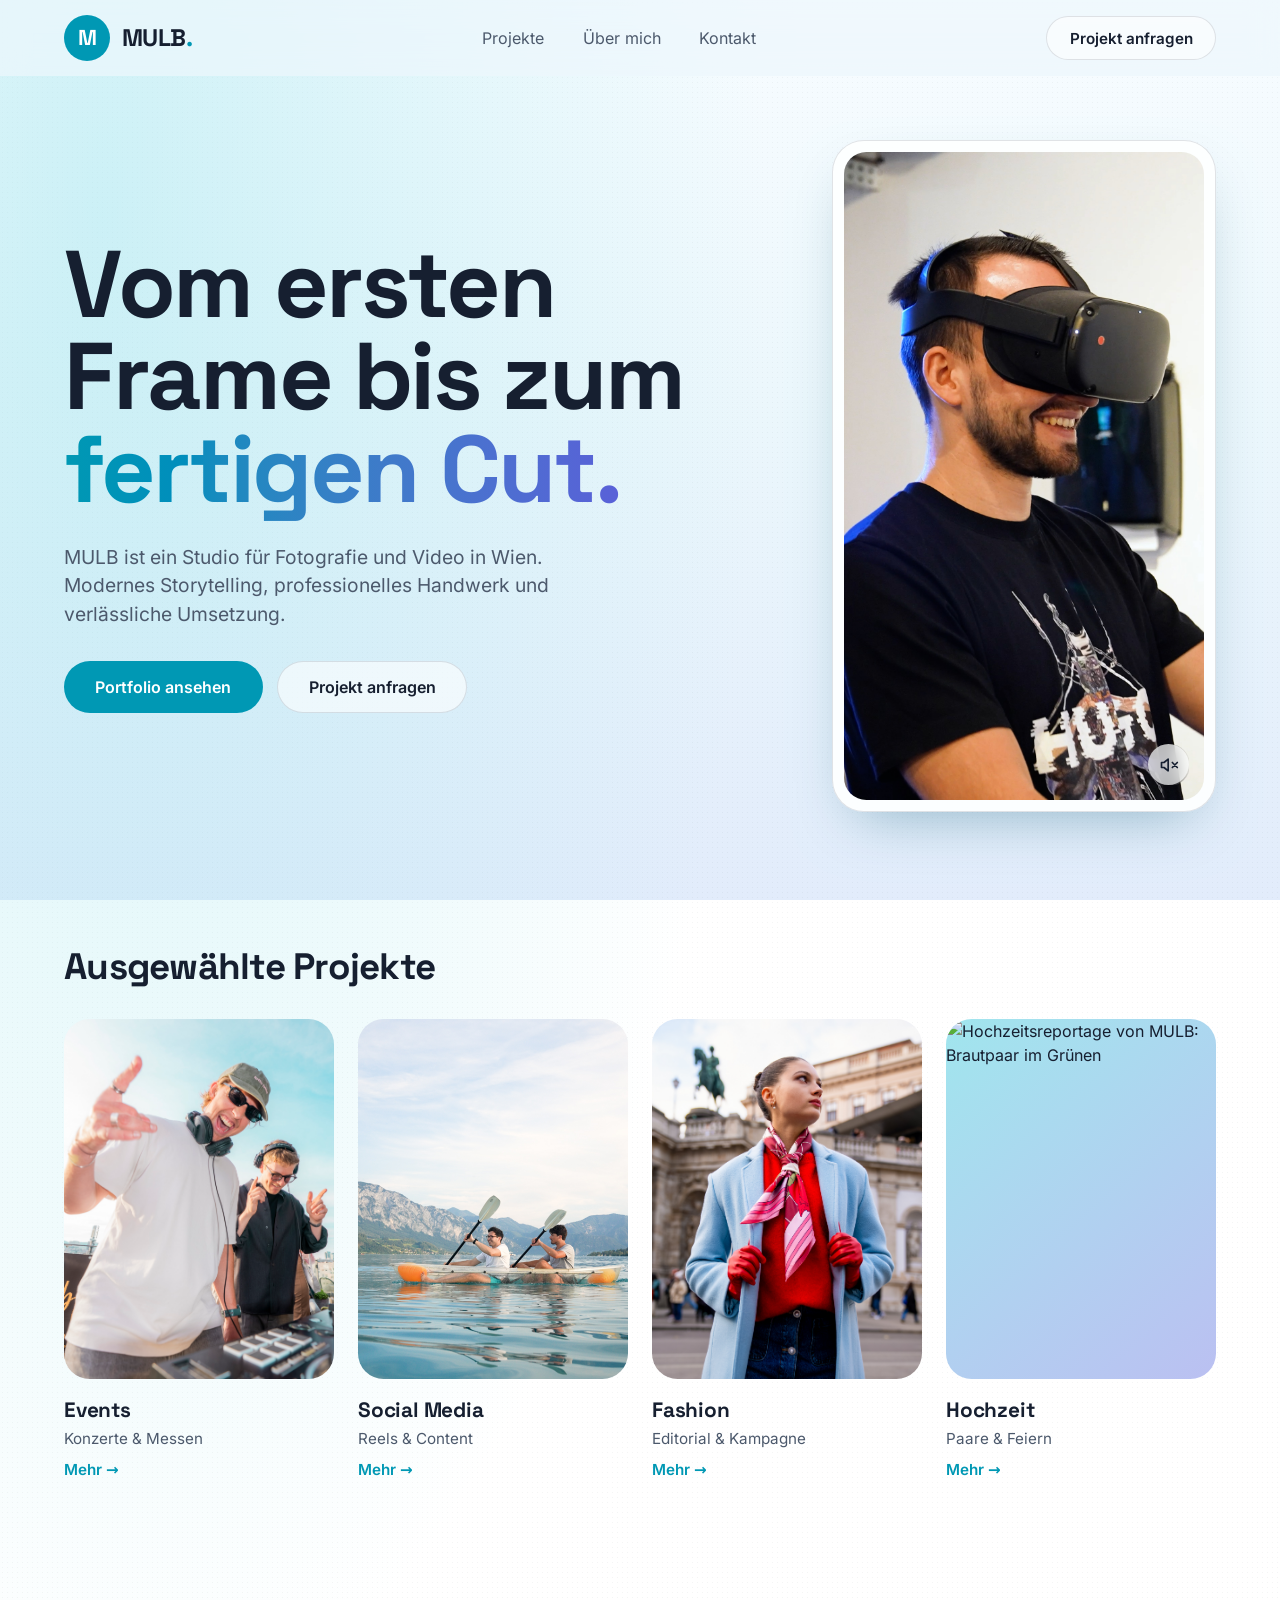
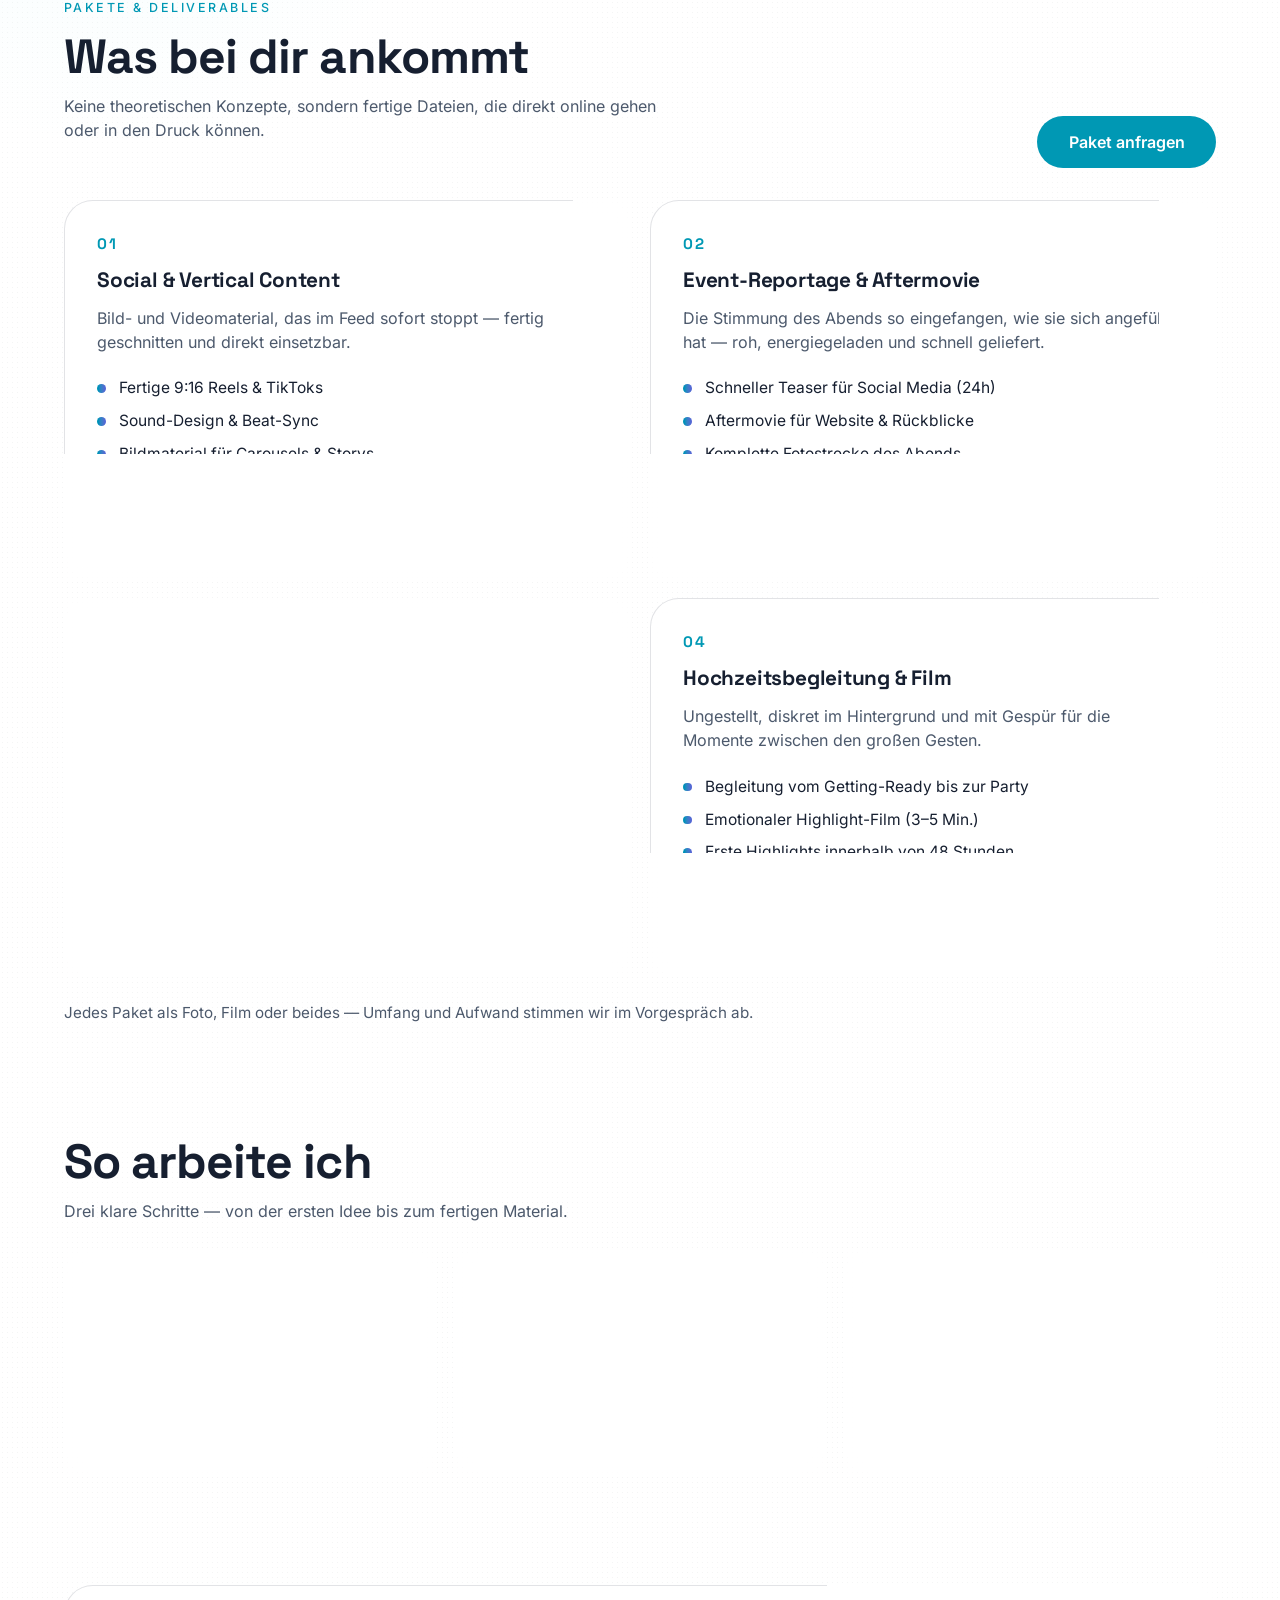
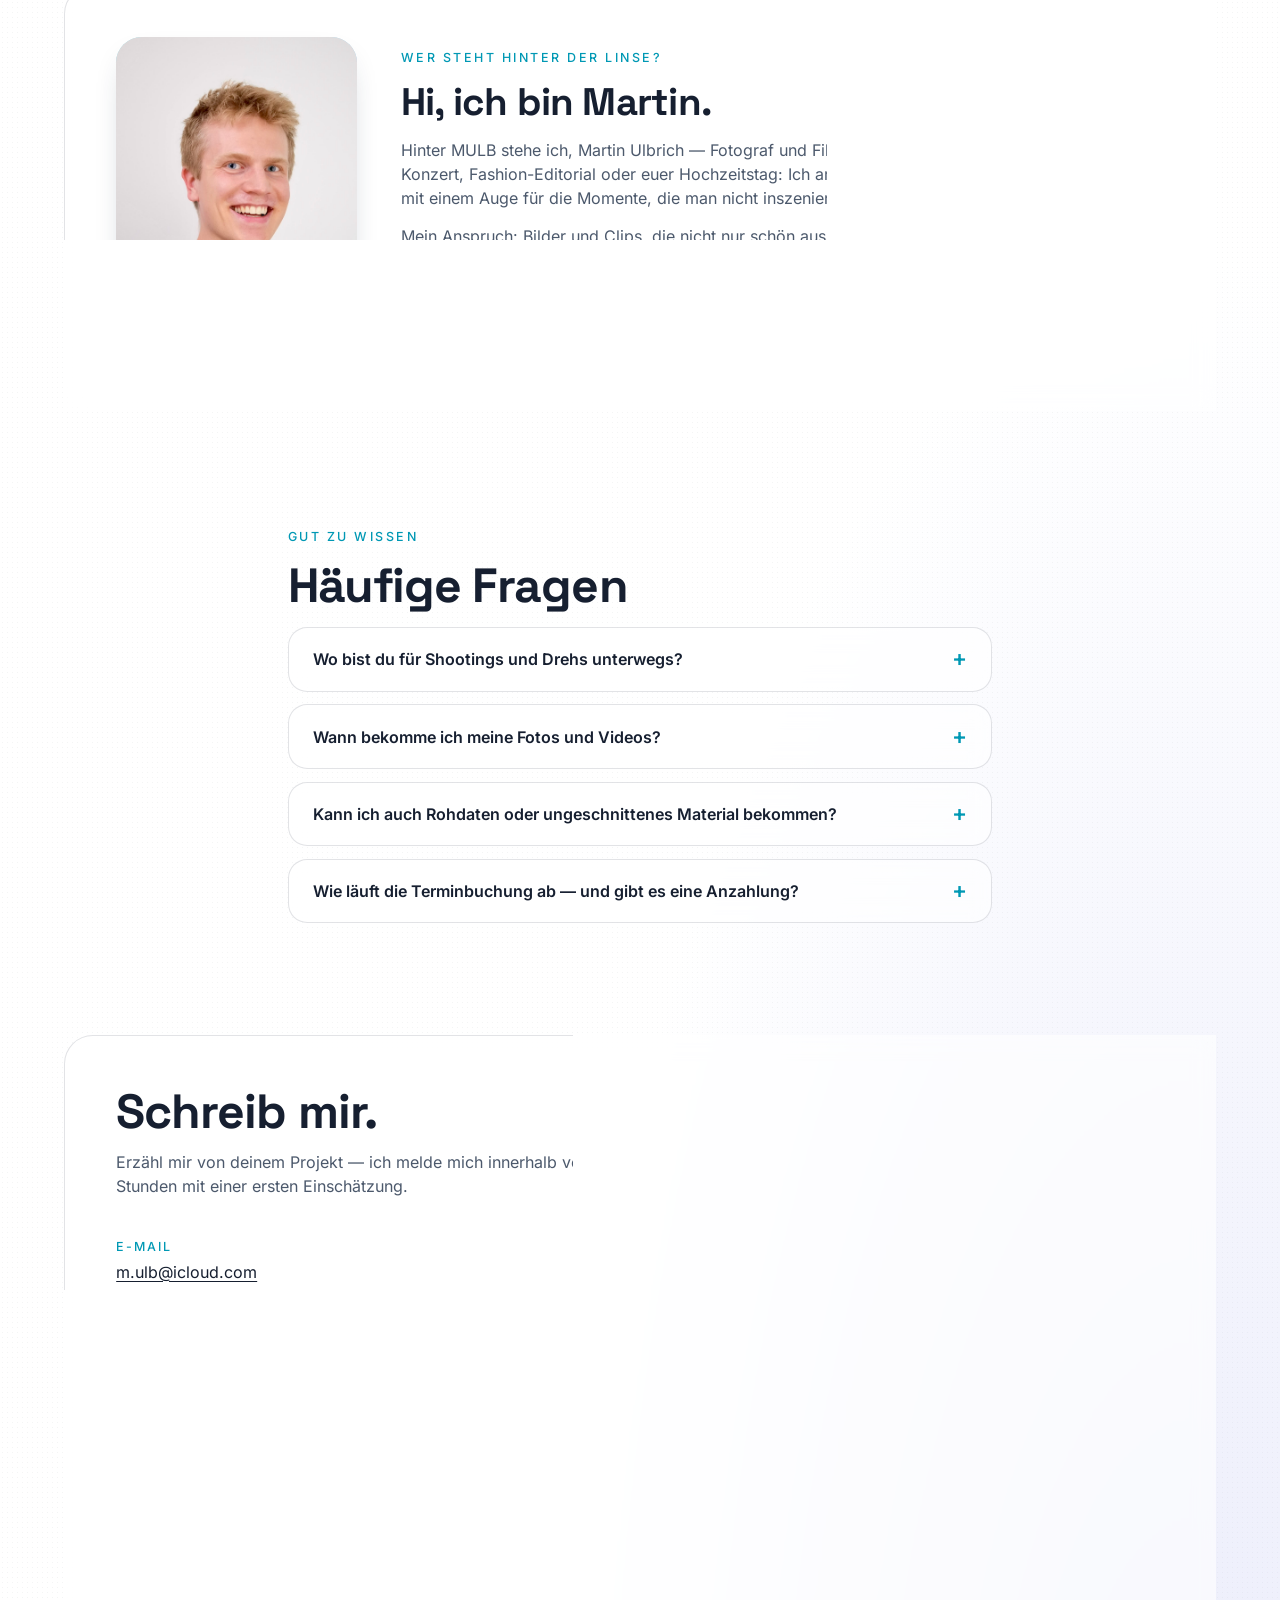
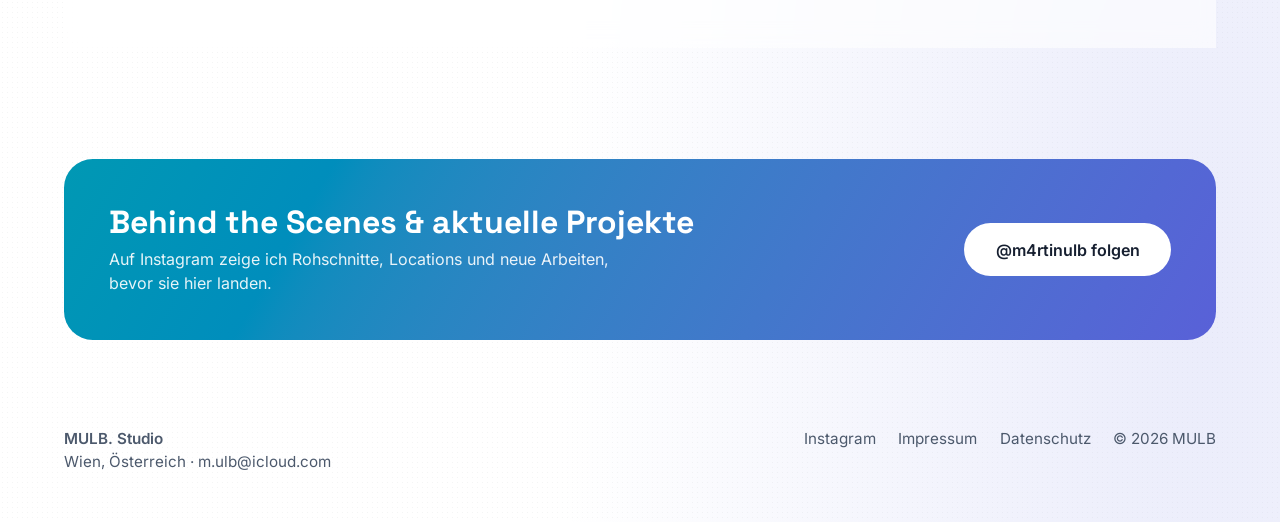
==== commit 3459d83b: "update" ====
--- a/public/index.html
+++ b/public/index.html
@@ -17,7 +17,7 @@
 <link rel="icon" href="data:image/svg+xml,%3Csvg xmlns='http://www.w3.org/2000/svg' viewBox='0 0 64 64'%3E%3Ccircle cx='32' cy='32' r='32' fill='%230891b2'/%3E%3Ctext x='32' y='43' font-size='34' font-family='Arial' font-weight='700' text-anchor='middle' fill='white'%3EM%3C/text%3E%3C/svg%3E">
 <link rel="preload" href="fonts/inter-latin-400-normal.woff2" as="font" type="font/woff2" crossorigin>
 <link rel="preload" href="fonts/space-grotesk-latin-700-normal.woff2" as="font" type="font/woff2" crossorigin>
-<link rel="stylesheet" href="css/style.css?v=11">
+<link rel="stylesheet" href="css/style.css?v=12">
 </head>
 <body>
 <div class="canvas">
@@ -34,7 +34,7 @@
     <div class="btns"><a class="btn primary" href="#arbeiten">Portfolio ansehen</a><a class="btn ghost" href="#kontakt">Projekt anfragen</a></div>
   </div>
   <div class="reel"><div class="reelin">
-    <video id="reel" autoplay muted loop playsinline preload="auto" poster="media/home/Showreel-vorschau.jpg" aria-label="Showreel von MULB">
+    <video id="reel" autoplay muted loop playsinline preload="auto" poster="media/home/Showreel-vorschau2.jpg" aria-label="Showreel von MULB">
       <source src="media/home/Showreel.mp4" type="video/mp4">
     </video>
     <button class="mute" id="mute" type="button" aria-label="Ton an oder aus">🔇</button>
@@ -143,8 +143,8 @@
 </div></footer>
 </div>
 <dialog id="lb"><span id="lbn"></span><button class="x" id="lbx" type="button" aria-label="Schließen"><svg viewBox="0 0 24 24" width="20" height="20" fill="none" stroke="currentColor" stroke-width="2.2" stroke-linecap="round"><path d="M6 6l12 12M18 6L6 18"/></svg></button><button class="nav prev" id="lbp" type="button" aria-label="Zurück"><svg viewBox="0 0 24 24" width="22" height="22" fill="none" stroke="currentColor" stroke-width="2.4" stroke-linecap="round" stroke-linejoin="round"><path d="M15 5l-7 7 7 7"/></svg></button><button class="nav next" id="lbnx" type="button" aria-label="Weiter"><svg viewBox="0 0 24 24" width="22" height="22" fill="none" stroke="currentColor" stroke-width="2.4" stroke-linecap="round" stroke-linejoin="round"><path d="M9 5l7 7-7 7"/></svg></button><div id="lbc"></div></dialog>
-<script src="js/config.js?v=11"></script>
-<script src="js/galleries.js?v=11"></script>
-<script src="js/site.js?v=11"></script>
+<script src="js/config.js?v=12"></script>
+<script src="js/galleries.js?v=12"></script>
+<script src="js/site.js?v=12"></script>
 </body>
 </html>
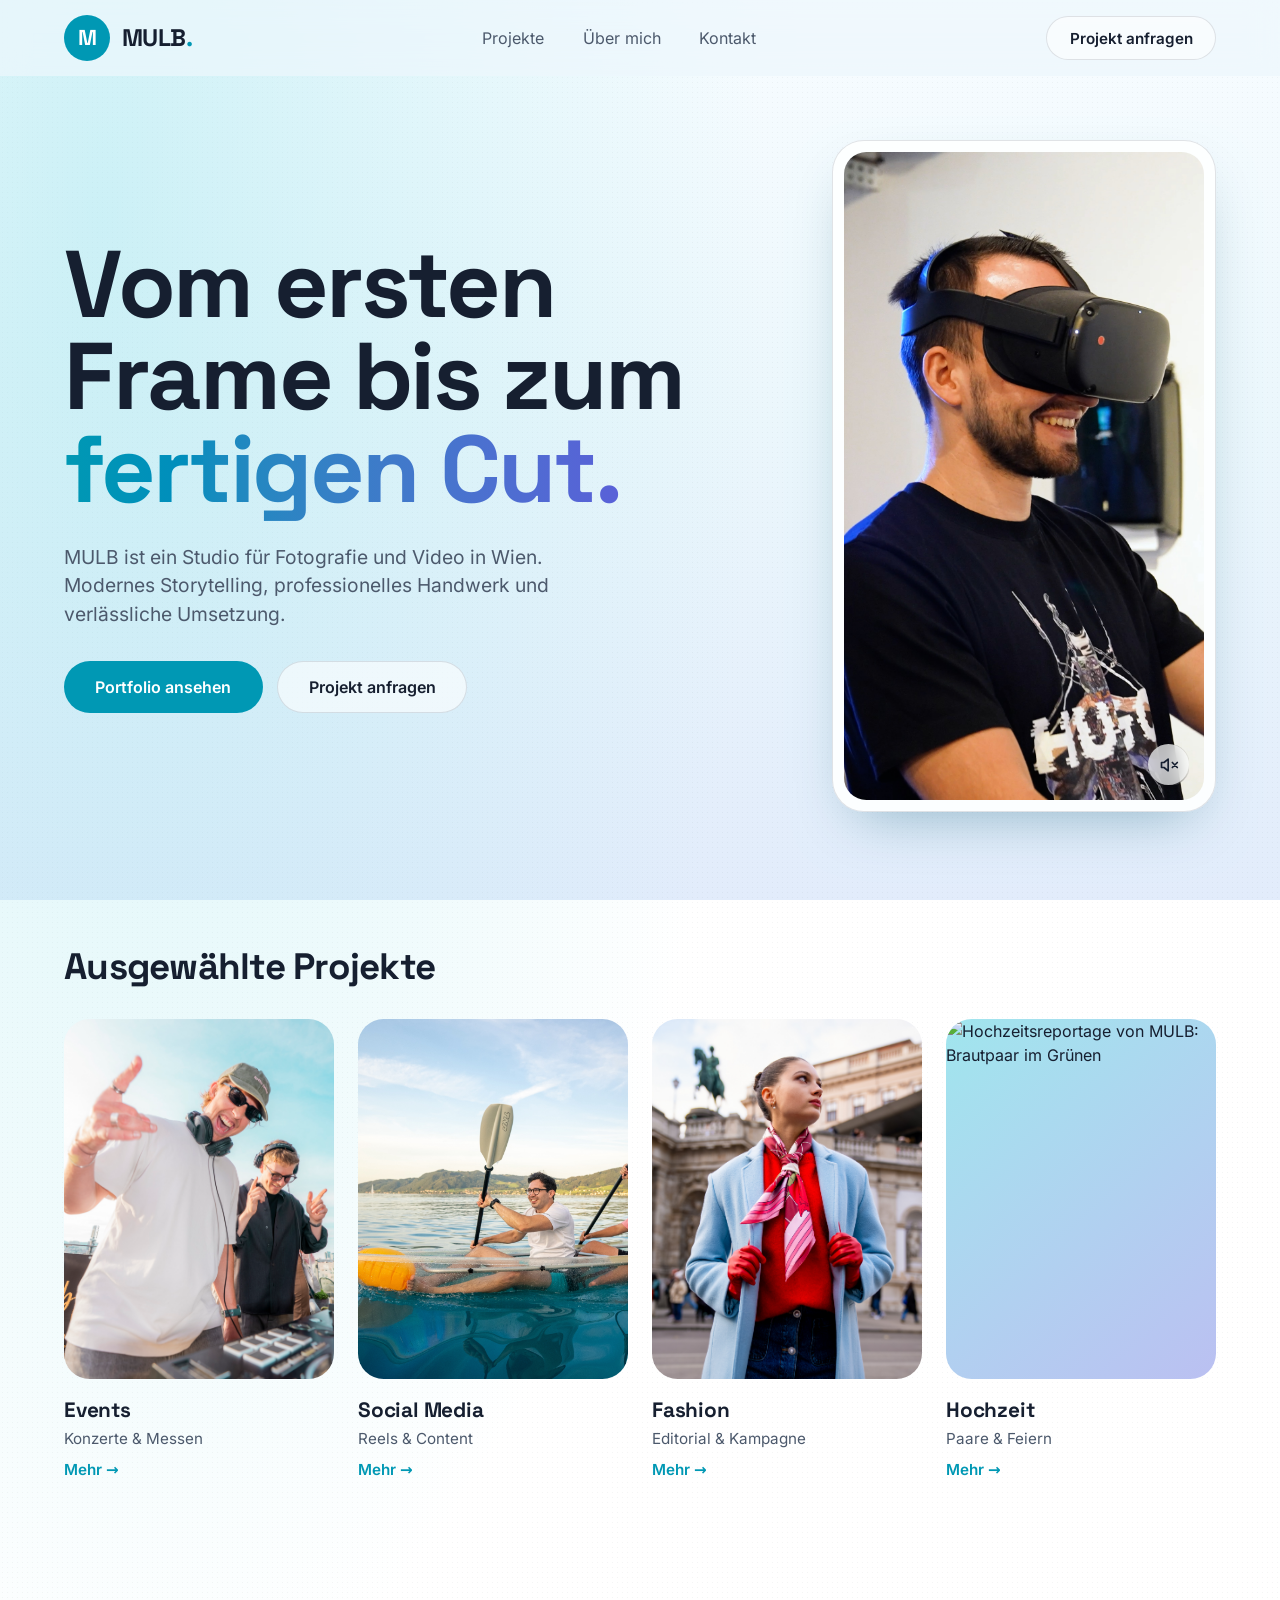
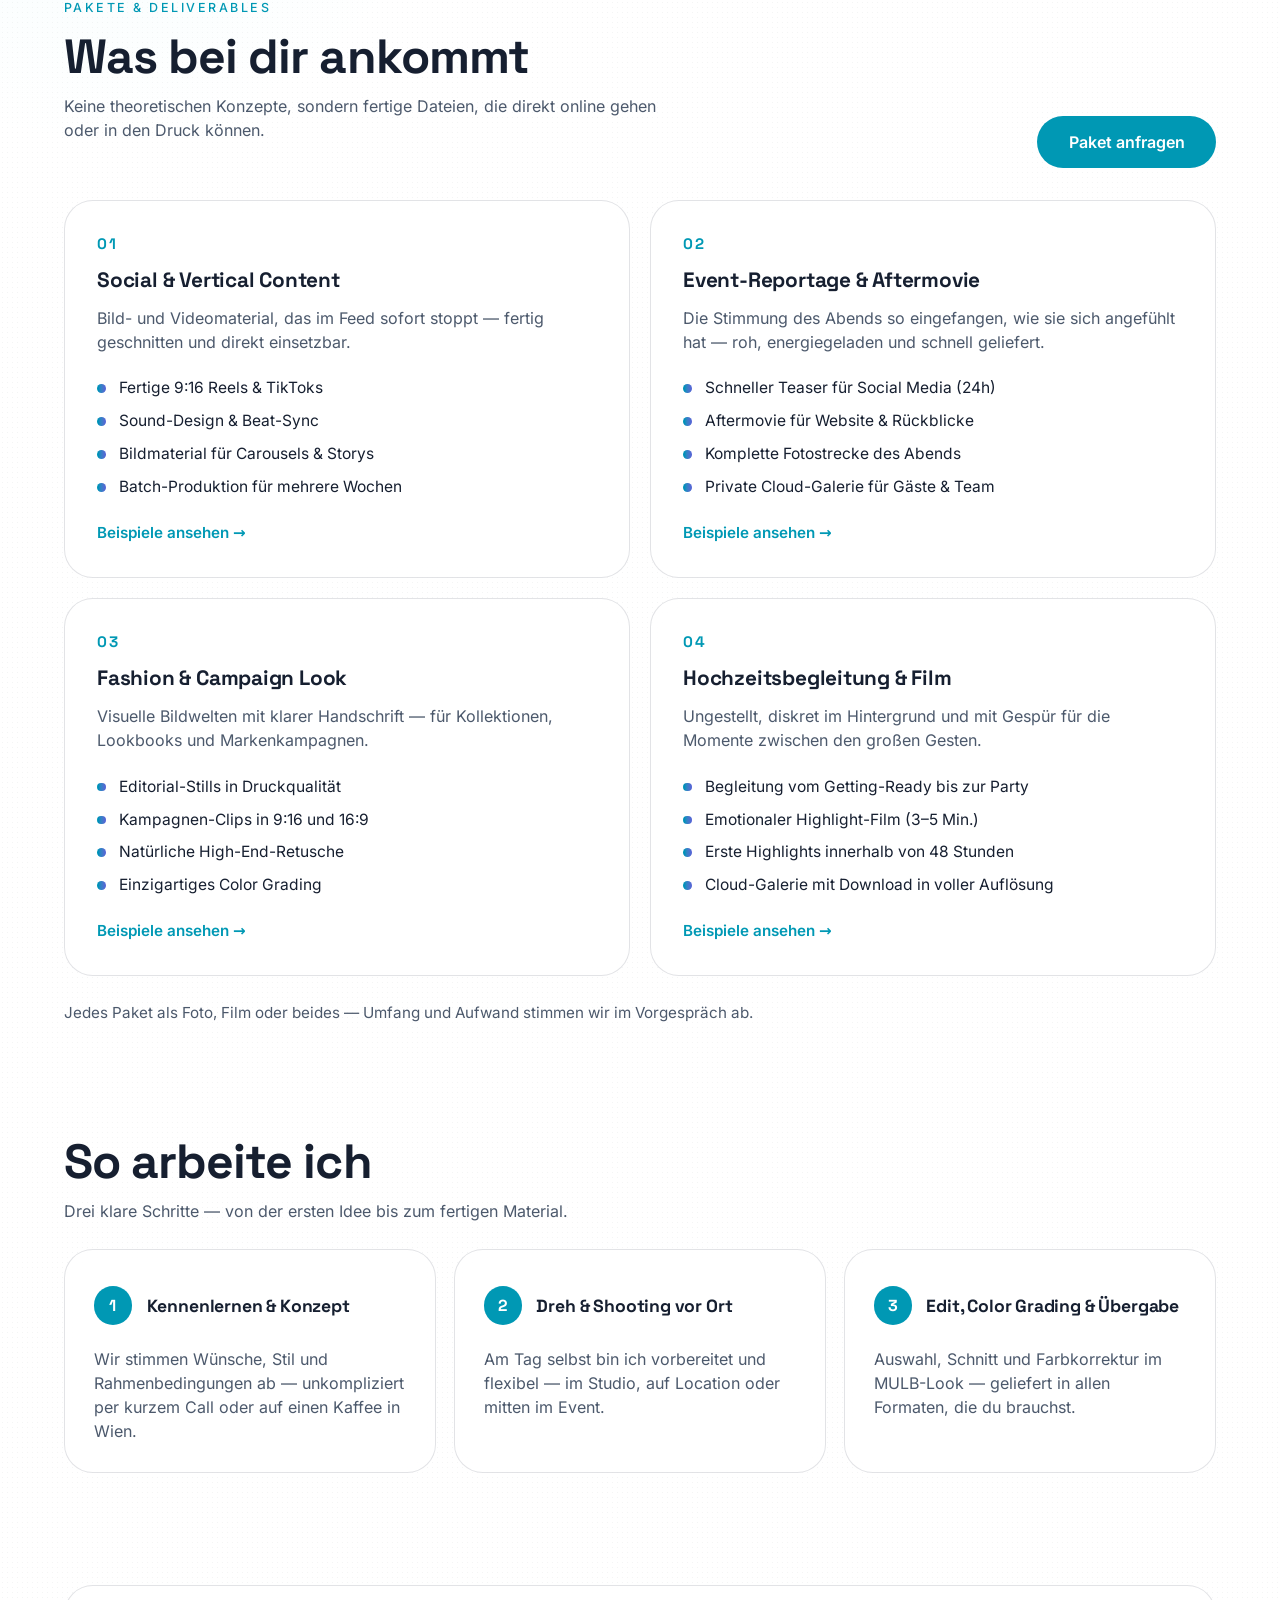
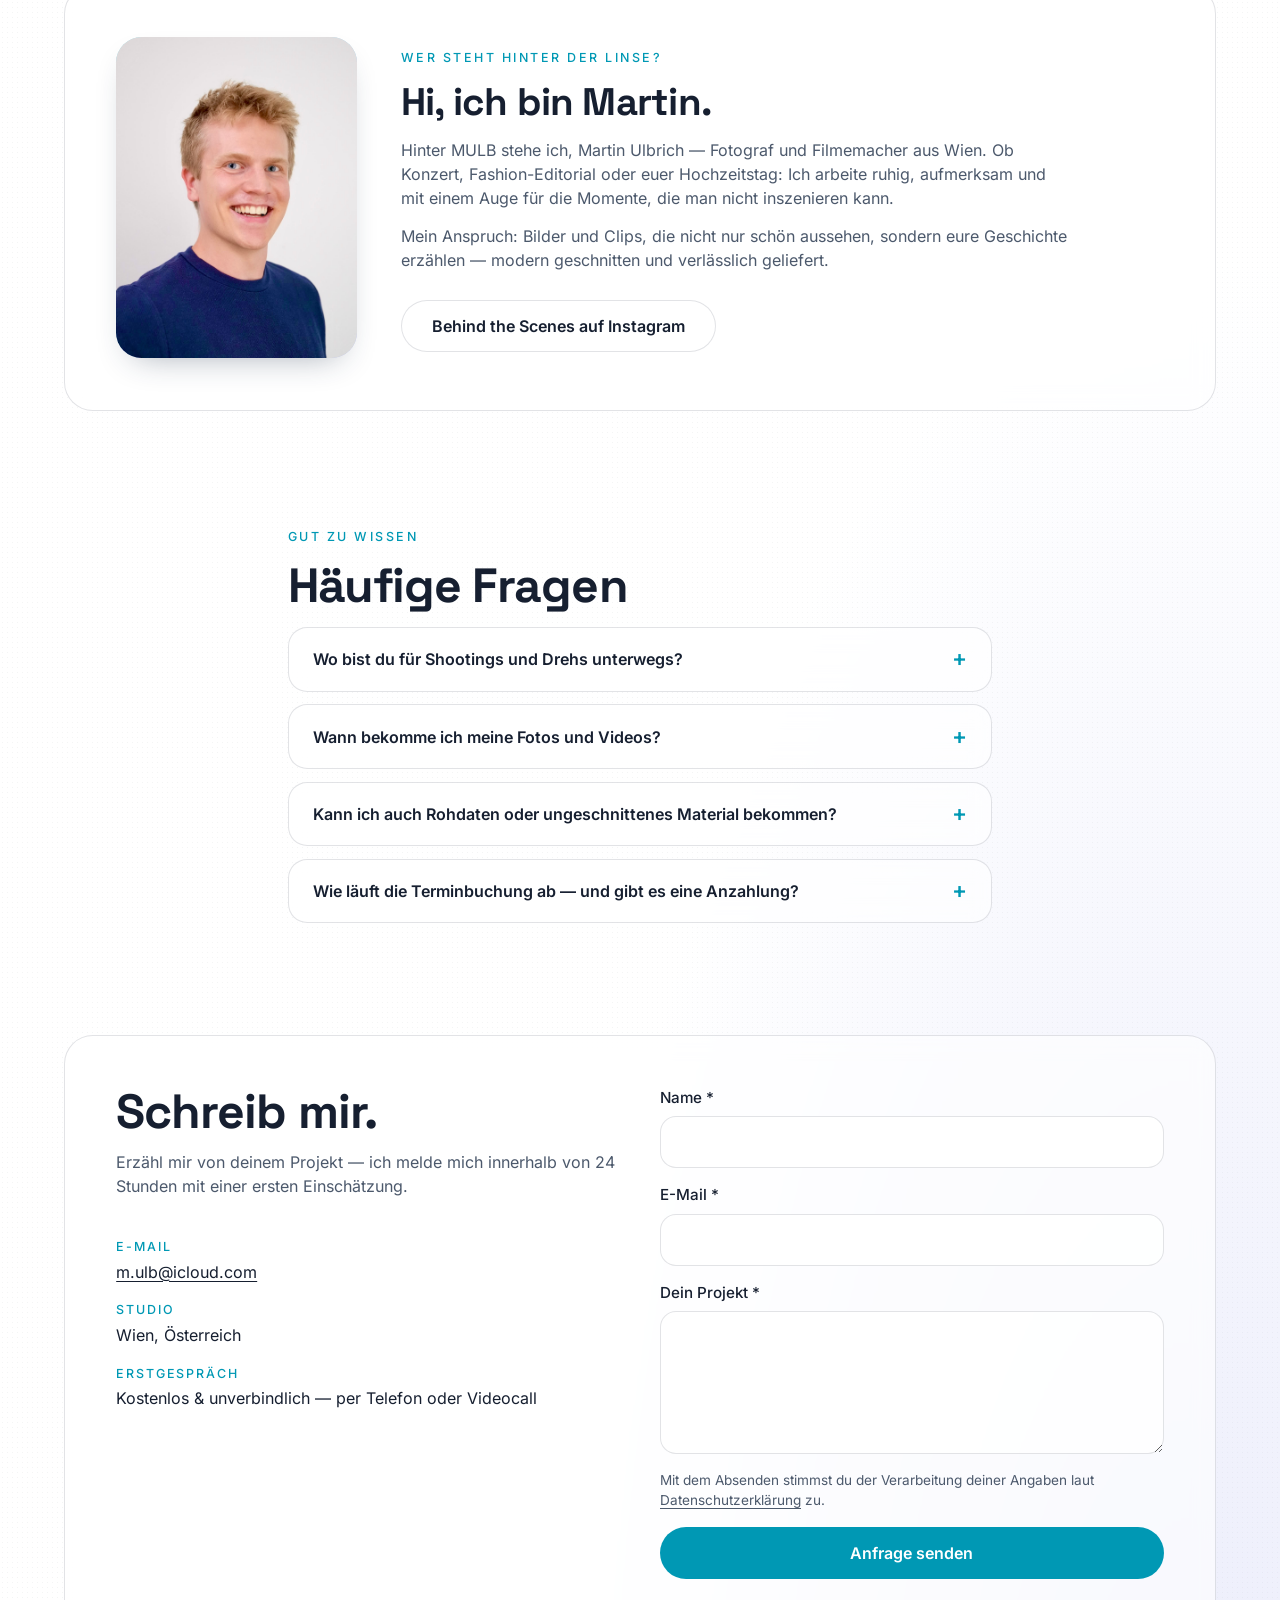
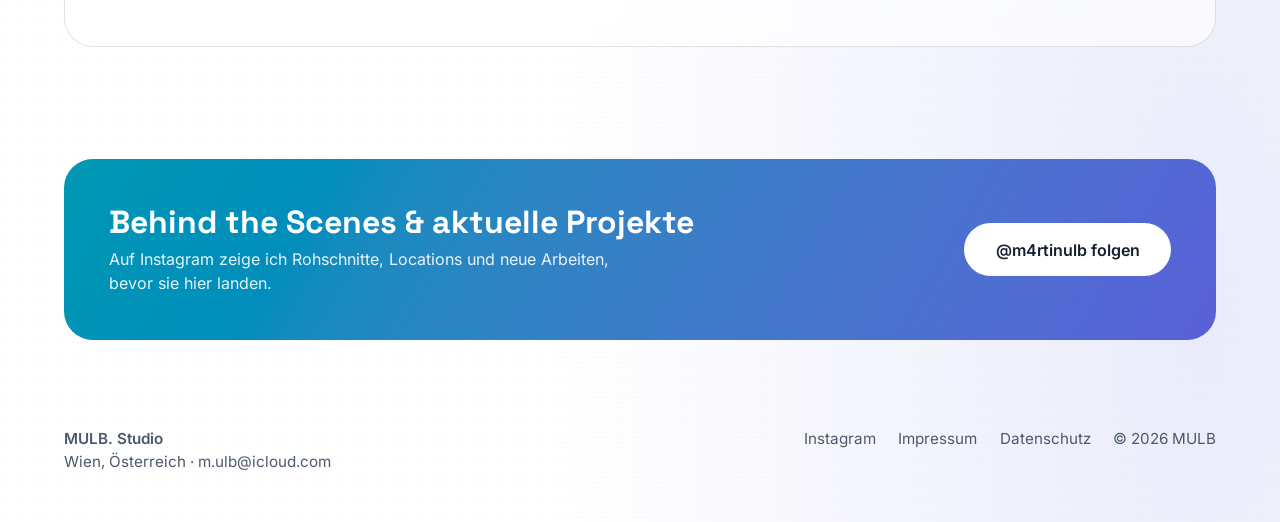
==== commit dea9418a: "update" ====
--- a/public/index.html
+++ b/public/index.html
@@ -17,7 +17,7 @@
 <link rel="icon" href="data:image/svg+xml,%3Csvg xmlns='http://www.w3.org/2000/svg' viewBox='0 0 64 64'%3E%3Ccircle cx='32' cy='32' r='32' fill='%230891b2'/%3E%3Ctext x='32' y='43' font-size='34' font-family='Arial' font-weight='700' text-anchor='middle' fill='white'%3EM%3C/text%3E%3C/svg%3E">
 <link rel="preload" href="fonts/inter-latin-400-normal.woff2" as="font" type="font/woff2" crossorigin>
 <link rel="preload" href="fonts/space-grotesk-latin-700-normal.woff2" as="font" type="font/woff2" crossorigin>
-<link rel="stylesheet" href="css/style.css?v=12">
+<link rel="stylesheet" href="css/style.css?v=13">
 </head>
 <body>
 <div class="canvas">
@@ -45,19 +45,19 @@
   <h2 class="h2 h2s">Ausgewählte Projekte</h2>
   <div class="pgrid">
     <a class="pcard" href="portfolio/events/index.html">
-      <div class="pimg"><img src="media/events/Ofblonde-16.jpg" alt="Eventreportage von MULB: Konzert und Party in Wien" loading="lazy"><span class="pill">Galerie ansehen</span></div>
+      <div class="pimg"><img src="media/events/Ofblonde-16.jpg?v=2" alt="Eventreportage von MULB: Konzert und Party in Wien" loading="lazy"><span class="pill">Galerie ansehen</span></div>
       <h3>Events</h3><p>Konzerte & Messen</p><span class="more">Mehr →</span>
     </a>
     <a class="pcard" href="portfolio/social-media/index.html">
-      <div class="pimg"><img src="media/social-media/Vorschau.jpg" alt="Produktaufnahme einer Armbanduhr für Social-Media-Content von MULB" loading="lazy"><span class="pill">Galerie ansehen</span></div>
+      <div class="pimg"><img src="media/social-media/Vorschau.jpg?v=2" alt="Produktaufnahme einer Armbanduhr für Social-Media-Content von MULB" loading="lazy"><span class="pill">Galerie ansehen</span></div>
       <h3>Social Media</h3><p>Reels & Content</p><span class="more">Mehr →</span>
     </a>
     <a class="pcard" href="portfolio/fashion/index.html">
-      <div class="pimg"><img src="media/fashion/Fashion-1.jpg" alt="Fashion-Editorial von MULB: Modeporträt im hellblauen Mantel mit rotem Pullover und Seidentuch" loading="lazy"><span class="pill">Galerie ansehen</span></div>
+      <div class="pimg"><img src="media/fashion/Fashion-1.jpg?v=2" alt="Fashion-Editorial von MULB: Modeporträt im hellblauen Mantel mit rotem Pullover und Seidentuch" loading="lazy"><span class="pill">Galerie ansehen</span></div>
       <h3>Fashion</h3><p>Editorial & Kampagne</p><span class="more">Mehr →</span>
     </a>
     <a class="pcard" href="portfolio/hochzeit/index.html">
-      <div class="pimg"><img src="media/hochzeit/Hochzeit-22.jpg" alt="Hochzeitsreportage von MULB: Brautpaar im Grünen" loading="lazy"><span class="pill">Galerie ansehen</span></div>
+      <div class="pimg"><img src="media/hochzeit/Hochzeit-22.jpg?v=2" alt="Hochzeitsreportage von MULB: Brautpaar im Grünen" loading="lazy"><span class="pill">Galerie ansehen</span></div>
       <h3>Hochzeit</h3><p>Paare & Feiern</p><span class="more">Mehr →</span>
     </a>
   </div>
@@ -143,8 +143,8 @@
 </div></footer>
 </div>
 <dialog id="lb"><span id="lbn"></span><button class="x" id="lbx" type="button" aria-label="Schließen"><svg viewBox="0 0 24 24" width="20" height="20" fill="none" stroke="currentColor" stroke-width="2.2" stroke-linecap="round"><path d="M6 6l12 12M18 6L6 18"/></svg></button><button class="nav prev" id="lbp" type="button" aria-label="Zurück"><svg viewBox="0 0 24 24" width="22" height="22" fill="none" stroke="currentColor" stroke-width="2.4" stroke-linecap="round" stroke-linejoin="round"><path d="M15 5l-7 7 7 7"/></svg></button><button class="nav next" id="lbnx" type="button" aria-label="Weiter"><svg viewBox="0 0 24 24" width="22" height="22" fill="none" stroke="currentColor" stroke-width="2.4" stroke-linecap="round" stroke-linejoin="round"><path d="M9 5l7 7-7 7"/></svg></button><div id="lbc"></div></dialog>
-<script src="js/config.js?v=12"></script>
-<script src="js/galleries.js?v=12"></script>
-<script src="js/site.js?v=12"></script>
+<script src="js/config.js?v=13"></script>
+<script src="js/galleries.js?v=13"></script>
+<script src="js/site.js?v=13"></script>
 </body>
 </html>
